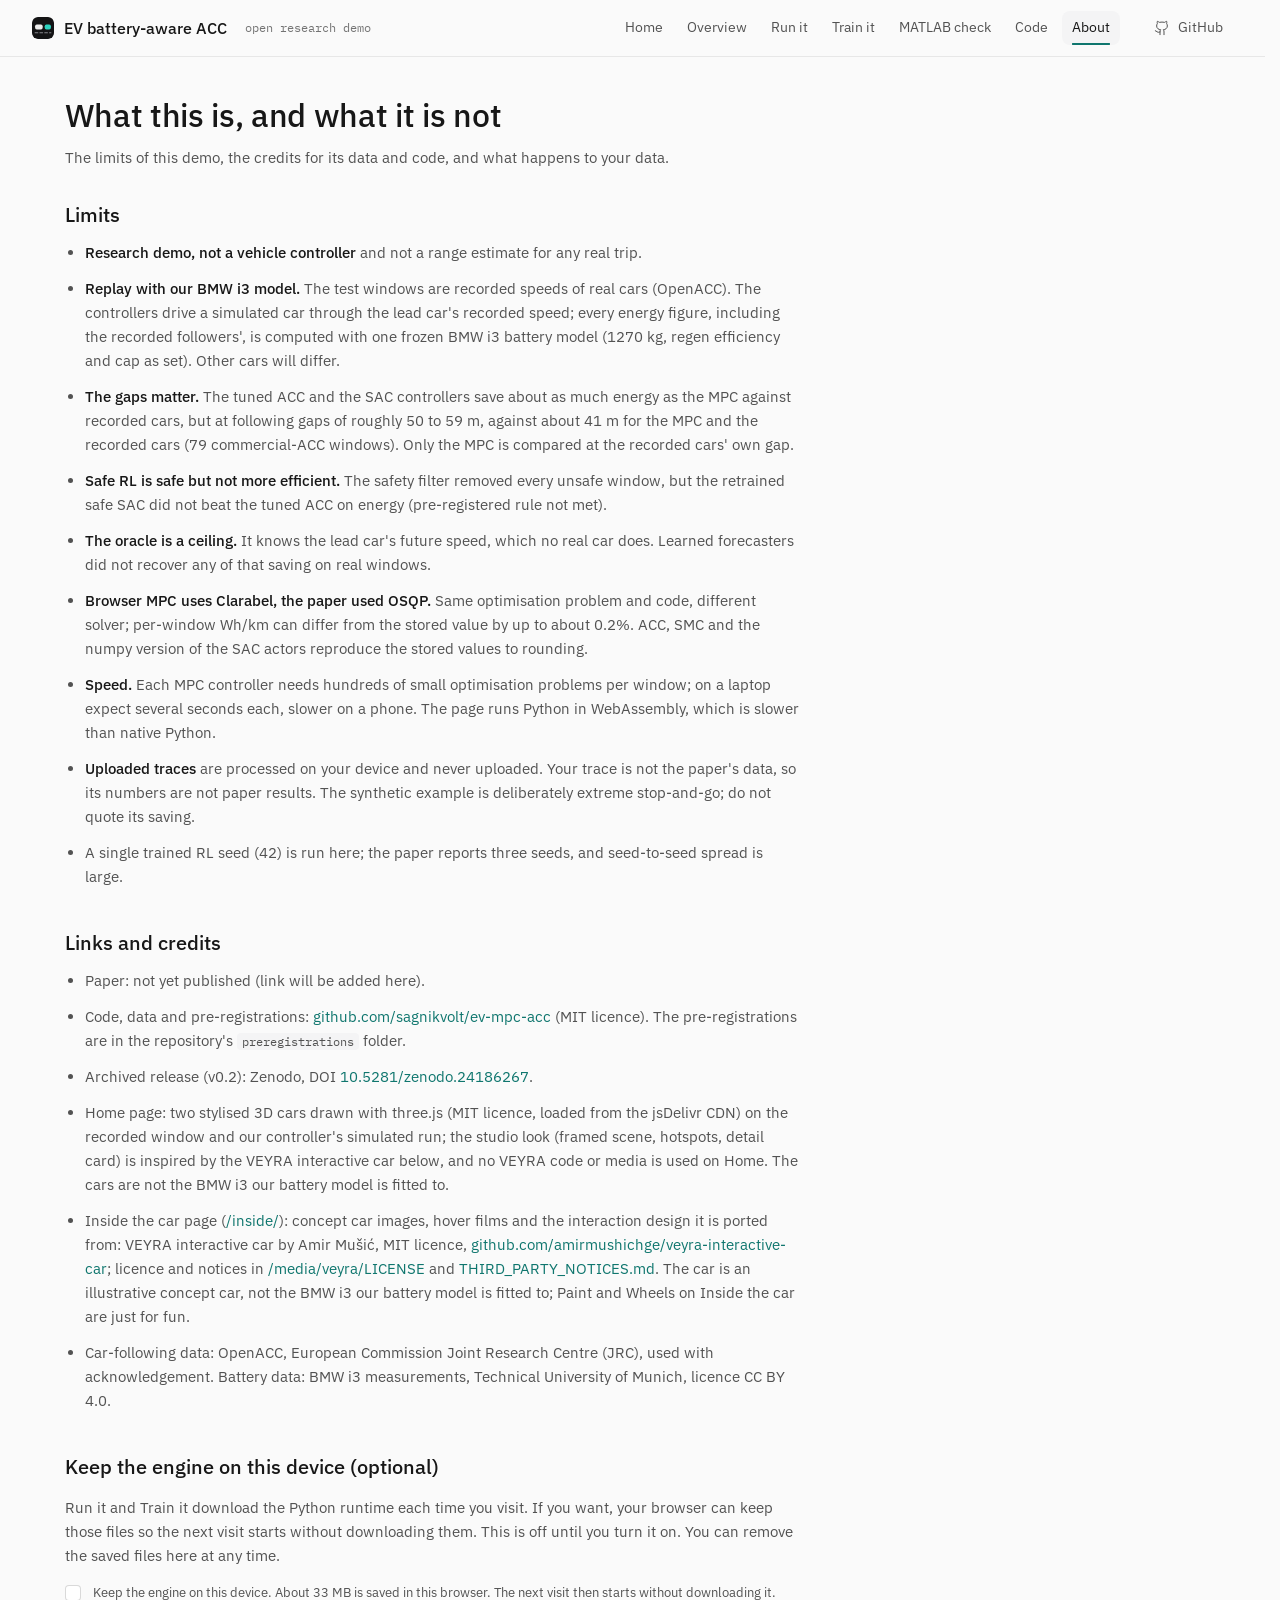
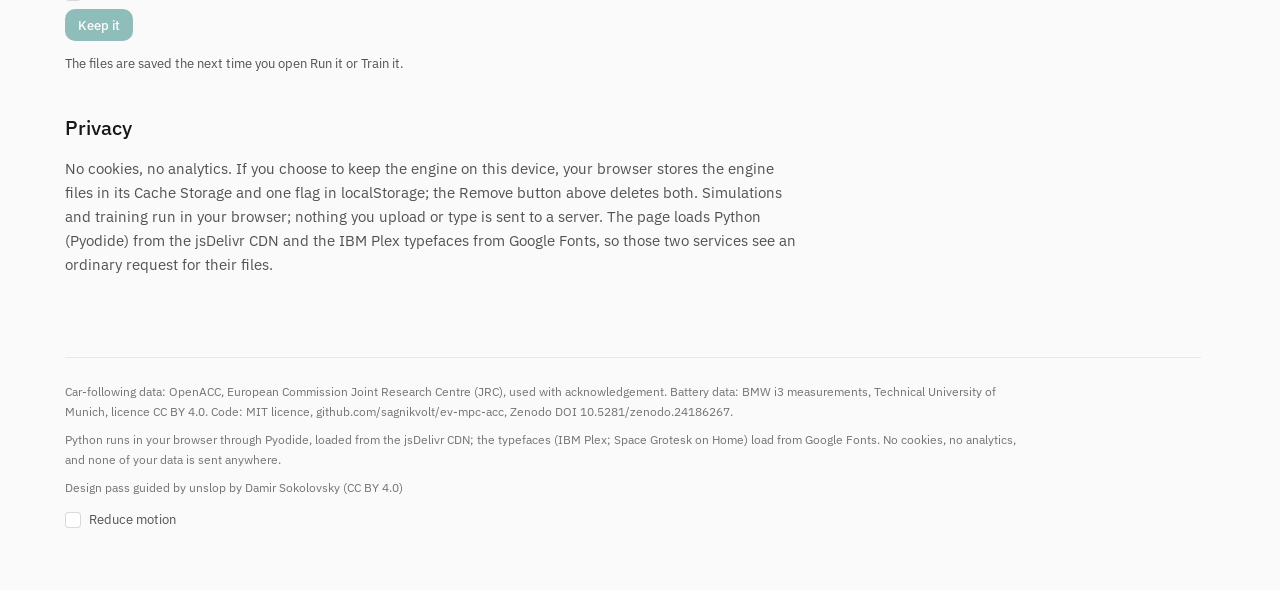
==== about/index.html @ a441d68b "Hotfix: chapter named in a link shows at once (no fade); how-to marker 3 points at the chart instead" ====
<!DOCTYPE html>
<html lang="en"><head><meta charset="utf-8"><meta name="viewport" content="width=device-width,initial-scale=1">
<title>About: limits, credits, privacy - EV battery-aware ACC</title>
<meta name="description" content="What this demo is and is not, credits for the data and code, and the privacy statement.">
<meta name="color-scheme" content="dark light">
<link rel="preconnect" href="https://fonts.googleapis.com"><link rel="preconnect" href="https://fonts.gstatic.com" crossorigin>
<link rel="stylesheet" href="https://fonts.googleapis.com/css2?family=IBM+Plex+Mono:wght@400;500&family=IBM+Plex+Sans:wght@400;500;600&display=swap">
<link rel="icon" href="/favicon.svg?v=20261115r" type="image/svg+xml">
<script>(function(){var d=document.documentElement,r=false;try{r=localStorage.getItem("ev-rm")==="1"}catch(e){}if(r||(window.matchMedia&&matchMedia("(prefers-reduced-motion: reduce)").matches))d.classList.add("rm");d.classList.add("mjs")})();</script>
<link rel="stylesheet" href="/styles.css?v=20261115r">

</head><body class="" data-page="about" data-engine="0">
<a class="skip" href="#main">Skip to content</a>
<header class="nav"><div class="wrap">
<a class="brand" href="/"><img src="/favicon.svg?v=20261115r" alt="" width="22" height="22">EV battery-aware ACC<span>open research demo</span></a>
<nav class="links" aria-label="Pages"><a href="/">Home</a><a href="/overview/">Overview</a><a href="/run/">Run it</a><a href="/train/">Train it</a><a href="/matlab/">MATLAB check</a><a href="/code/">Code</a><a href="/about/" aria-current="page">About</a></nav>
<a class="gh" href="https://github.com/sagnikvolt/ev-mpc-acc" rel="noopener"><svg viewBox="0 0 24 24" aria-hidden="true"><path d="M15 22v-4a4.8 4.8 0 0 0-1-3.5c3 0 6-2 6-5.5.08-1.25-.27-2.48-1-3.5.28-1.15.28-2.35 0-3.5 0 0-1 0-3 1.5-2.64-.5-5.36-.5-8 0C6 2 5 2 5 2c-.3 1.15-.3 2.35 0 3.5A5.4 5.4 0 0 0 4 9c0 3.5 3 5.5 6 5.5-.39.49-.68 1.05-.85 1.65-.17.6-.22 1.23-.15 1.85v4"/><path d="M9 18c-4.51 2-5-2-7-2"/></svg>GitHub</a>
</div></header>
<noscript><p class="err wrap">This page needs JavaScript (it runs Python in WebAssembly)</p></noscript>
<main class="wrap page" id="main">
<h1 class="pt">What this is, and what it is not</h1>
<p class="intro">The limits of this demo, the credits for its data and code, and what happens to your data.</p>
<section aria-labelledby="h-lim"><h2 class="sub" id="h-lim">Limits</h2>
<div class="prose lim" style="font-size:15px;line-height:24px">
<ul>
<li><strong>Research demo, not a vehicle controller</strong> and not a range estimate for any real trip.</li>
<li><strong>Replay with our BMW i3 model.</strong> The test windows are recorded speeds of real cars (OpenACC). The controllers drive a simulated car through the lead car's recorded speed; every energy figure, including the recorded followers', is computed with one frozen BMW i3 battery model (1270 kg, regen efficiency and cap as set). Other cars will differ.</li>
<li><strong>The gaps matter.</strong> The tuned ACC and the SAC controllers save about as much energy as the MPC against recorded cars, but at following gaps of roughly 50 to 59 m, against about 41 m for the MPC and the recorded cars (79 commercial-ACC windows). Only the MPC is compared at the recorded cars' own gap.</li>
<li><strong>Safe RL is safe but not more efficient.</strong> The safety filter removed every unsafe window, but the retrained safe SAC did not beat the tuned ACC on energy (pre-registered rule not met).</li>
<li><strong>The oracle is a ceiling.</strong> It knows the lead car's future speed, which no real car does. Learned forecasters did not recover any of that saving on real windows.</li>
<li><strong>Browser MPC uses Clarabel, the paper used OSQP.</strong> Same optimisation problem and code, different solver; per-window Wh/km can differ from the stored value by up to about 0.2%. ACC, SMC and the numpy version of the SAC actors reproduce the stored values to rounding.</li>
<li><strong>Speed.</strong> Each MPC controller needs hundreds of small optimisation problems per window; on a laptop expect several seconds each, slower on a phone. The page runs Python in WebAssembly, which is slower than native Python.</li>
<li><strong>Uploaded traces</strong> are processed on your device and never uploaded. Your trace is not the paper's data, so its numbers are not paper results. The synthetic example is deliberately extreme stop-and-go; do not quote its saving.</li>
<li>A single trained RL seed (42) is run here; the paper reports three seeds, and seed-to-seed spread is large.</li>
</ul></div></section>
<section aria-labelledby="credits"><h2 class="sub" id="credits">Links and credits</h2>
<div class="prose" style="font-size:15px;line-height:24px">
<ul>
<li>Paper: not yet published (link will be added here).</li>
<li>Code, data and pre-registrations: <a class="ext" href="https://github.com/sagnikvolt/ev-mpc-acc">github.com/sagnikvolt/ev-mpc-acc</a> (MIT licence). The pre-registrations are in the repository's <code>preregistrations</code> folder.</li>
<li>Archived release (v0.2): Zenodo, DOI <a href="https://doi.org/10.5281/zenodo.24186267">10.5281/zenodo.24186267</a>.</li>
<li>Home page: two stylised 3D cars drawn with three.js (MIT licence, loaded from the jsDelivr CDN) on the recorded window and our controller's simulated run; the studio look (framed scene, hotspots, detail card) is inspired by the VEYRA interactive car below, and no VEYRA code or media is used on Home. The cars are not the BMW i3 our battery model is fitted to.</li>
<li>Inside the car page (<a href="/inside/">/inside/</a>): concept car images, hover films and the interaction design it is ported from: VEYRA interactive car by Amir Mu&scaron;i&cacute;, MIT licence, <a class="ext" href="https://github.com/amirmushichge/veyra-interactive-car">github.com/amirmushichge/veyra-interactive-car</a>; licence and notices in <a href="/media/veyra/LICENSE">/media/veyra/LICENSE</a> and <a href="/media/veyra/THIRD_PARTY_NOTICES.md">THIRD_PARTY_NOTICES.md</a>. The car is an illustrative concept car, not the BMW i3 our battery model is fitted to; Paint and Wheels on Inside the car are just for fun.</li>
<li>Car-following data: OpenACC, European Commission Joint Research Centre (JRC), used with acknowledgement. Battery data: BMW i3 measurements, Technical University of Munich, licence CC BY 4.0.</li>
</ul></div></section>
<section aria-labelledby="h-keep"><h2 class="sub" id="h-keep">Keep the engine on this device (optional)</h2>
<div class="prose" style="font-size:15px;line-height:24px"><p>Run it and Train it download the Python runtime each time you visit. If you want, your browser can keep those files so the next visit starts without downloading them. This is off until you turn it on. You can remove the saved files here at any time.</p><div id="keep-about"></div></div></section>
<section aria-labelledby="h-priv"><h2 class="sub" id="h-priv">Privacy</h2>
<div class="prose" style="font-size:15px;line-height:24px"><p>No cookies, no analytics. If you choose to keep the engine on this device, your browser stores the engine files in its Cache Storage and one flag in localStorage; the Remove button above deletes both. Simulations and training run in your browser; nothing you upload or type is sent to a server. The page loads Python (Pyodide) from the jsDelivr CDN and the IBM Plex typefaces from Google Fonts, so those two services see an ordinary request for their files.</p></div></section>
<footer><p>Car-following data: OpenACC, European Commission Joint Research Centre (JRC), used with acknowledgement. Battery data: BMW i3 measurements, Technical University of Munich, licence CC BY 4.0. Code: MIT licence, github.com/sagnikvolt/ev-mpc-acc, Zenodo DOI 10.5281/zenodo.24186267.</p><p>Python runs in your browser through Pyodide, loaded from the jsDelivr CDN; the typefaces (IBM Plex; Space Grotesk on Home) load from Google Fonts. No cookies, no analytics, and none of your data is sent anywhere.</p><p>Design pass guided by unslop by Damir Sokolovsky (CC BY 4.0)</p><p class="rm-row"><label class="check"><input type="checkbox" id="rm-toggle"><span>Reduce motion</span></label></p></footer>
</main>


<script src="/common.js?v=20261115r"></script>
<script src="/motion.js?v=20261115r2" defer></script>
</body></html>
---- styles.css ----
/* EV battery-aware ACC demo. Design pass guided by unslop (Damir Sokolovsky, CC BY 4.0).
   Graphite ramp, one teal accent for "our car", IBM Plex Sans + Mono. Dark and light follow the system setting. */
:root{color-scheme:light dark;
--bg:#fafafa;--card:#fff;--raised:#f4f4f5;--text:#171717;--text2:#525252;--text3:#737373;
--line:rgba(23,23,23,.08);--line2:rgba(23,23,23,.16);
--accent:#0f766e;--accent-hover:#115e59;--on-accent:#fff;--accent-soft:rgba(15,118,110,.10);
--ok:#16a34a;--bad:#dc2626;--shadow:0 1px 2px rgba(0,0,0,.05);
--c-recorded:var(--text);--c-mpc_const:var(--accent);--c-acc:var(--text2);--c-smc:var(--text3);--c-sac42:var(--text2);--c-safesac42:var(--text3);--c-mpc_oracle:var(--text2);--lead:var(--text3);
--ease:cubic-bezier(0.22,1,0.36,1);
--sans:'IBM Plex Sans',system-ui,-apple-system,'Segoe UI',Roboto,sans-serif;--mono:'IBM Plex Mono',ui-monospace,SFMono-Regular,Menlo,Consolas,monospace}
@media(prefers-color-scheme:dark){:root{
--bg:#141415;--card:#19191b;--raised:#232325;--text:#ededed;--text2:#a1a1a6;--text3:#85858b;
--line:rgba(237,237,237,.08);--line2:rgba(237,237,237,.16);
--accent:#2dd4bf;--accent-hover:#5eead4;--on-accent:#06201c;--accent-soft:rgba(45,212,191,.12);
--ok:#4cc38a;--bad:#e5484d;--shadow:none}}
*{box-sizing:border-box}
html{scroll-behavior:smooth}
@media(prefers-reduced-motion:reduce){html{scroll-behavior:auto}*,*::before,*::after{animation:none!important;transition:none!important}}
body{margin:0;font:400 15px/1.55 var(--sans);background:var(--bg);color:var(--text);-webkit-font-smoothing:antialiased;text-rendering:optimizeLegibility}
.wrap{max-width:1200px;margin:0 auto;padding:0 32px}
b,strong{font-weight:500}
a{color:var(--accent);text-decoration:none;transition:color 150ms var(--ease)}a:hover{color:var(--accent-hover);text-decoration:underline;text-underline-offset:3px}
code{font:400 12px var(--mono);background:var(--raised);padding:1px 5px;border-radius:4px}
:focus-visible{outline:2px solid var(--accent);outline-offset:2px;border-radius:4px}
.mut{color:var(--text2)}.lim{font-size:13px;line-height:20px}.err{color:var(--bad)}.ok{color:var(--ok)}
.meta{font:400 12px/16px var(--mono);color:var(--text3)}
.mono{font-family:var(--mono);font-variant-numeric:tabular-nums}
/* nav */
.nav{position:sticky;top:0;z-index:10;background:var(--bg);border-bottom:1px solid var(--line)}
.nav .wrap{display:flex;align-items:center;gap:24px;height:56px}
.brand{font:500 16px/1 var(--sans);color:var(--text);white-space:nowrap}.brand:hover{color:var(--text);text-decoration:none}
.brand span{font-family:var(--mono);font-weight:400;font-size:12px;color:var(--text3);margin-left:8px}
.links{display:flex;gap:4px;margin-left:auto;font-size:14px}
.links a{color:var(--text2);padding:6px 10px;border-radius:8px;transition:color 150ms var(--ease),background-color 150ms var(--ease)}
.links a:hover{color:var(--text);background:var(--raised);text-decoration:none}
.gh{display:inline-flex;align-items:center;gap:8px;color:var(--text2);font-size:14px;padding:6px 10px;border-radius:8px;transition:color 150ms var(--ease),background-color 150ms var(--ease)}
.gh:hover{color:var(--text);background:var(--raised);text-decoration:none}
.gh svg,.ext svg{width:16px;height:16px;stroke:currentColor;fill:none;stroke-width:1.5;stroke-linecap:round;stroke-linejoin:round;flex:none}
/* load status: one muted line and a thin bar, no box */
#loadbox{display:flex;align-items:center;gap:16px;min-height:32px;font:400 12px/16px var(--mono);color:var(--text3);padding-top:8px}
#lmsg{flex:1 1 auto;min-width:0}
.bar{flex:0 0 120px;height:2px;background:var(--line2);border-radius:1px;overflow:hidden}
.bar>div{height:100%;width:100%;background:var(--accent);transform:scaleX(0);transform-origin:left center;transition:transform 300ms var(--ease)}
/* hero */
.hero{display:grid;grid-template-columns:minmax(0,640px) minmax(0,1fr);gap:48px;align-items:center;padding:24px 0 32px}
.hero-copy{animation:rise 480ms var(--ease) both}
@keyframes rise{from{opacity:0;transform:translateY(8px)}to{opacity:1;transform:none}}
h1{font:500 clamp(2rem,2vw + 1rem,2.75rem)/1.05 var(--sans);letter-spacing:-.02em;margin:0 0 20px}
.lead{font-size:17px;line-height:26px;color:var(--text2);margin:0 0 28px;max-width:36rem}
.actions{display:flex;flex-wrap:wrap;gap:12px}
.btn,button{display:inline-flex;align-items:center;justify-content:center;gap:8px;height:40px;padding:0 20px;border:1px solid transparent;border-radius:10px;background:var(--accent);color:var(--on-accent);font:500 14px/1 var(--sans);cursor:pointer;text-decoration:none;transition:background-color 150ms var(--ease),color 150ms var(--ease),border-color 150ms var(--ease),transform 150ms var(--ease)}
.btn:hover,button:hover:not(:disabled){background:var(--accent-hover);color:var(--on-accent);text-decoration:none}
.btn:active,button:active:not(:disabled){transform:scale(.98)}
.btn.lg{height:44px}
.btn.alt,button.alt{background:var(--raised);color:var(--text);border-color:var(--line2)}
.btn.alt:hover,button.alt:hover:not(:disabled){background:var(--card);color:var(--text)}
button:disabled{opacity:.45;cursor:default}
/* cards */
.card{background:var(--card);border:1px solid var(--line);border-radius:16px;padding:24px;box-shadow:var(--shadow)}
.hero-card{padding:16px 20px 20px;animation:rise 480ms var(--ease) 60ms both}
.hc-head{display:flex;justify-content:space-between;align-items:flex-start;gap:16px;flex-wrap:wrap;margin-bottom:8px}
.hc-title{font:500 15px/20px var(--sans)}.hc-sub{font-size:13px;line-height:20px;color:var(--text2)}
.legend{display:flex;flex-wrap:wrap;gap:4px 16px;font-size:12px;line-height:16px;color:var(--text2);margin:0 0 8px}
.lg{display:inline-flex;align-items:center;gap:8px}
svg.sw,.chart svg.sw,.legend svg.sw,td svg.sw{display:inline-block;vertical-align:middle;width:24px;height:8px;max-width:24px;flex:none;overflow:visible}
.chart{position:relative}.chart>svg{display:block;width:100%;height:auto;overflow:visible}
.chart text{font:400 11px var(--mono);fill:var(--text3)}
.grid-h{stroke:var(--line);stroke-width:1}
.ln{fill:none;stroke-linejoin:round;stroke-linecap:round}
.ln-lead{stroke:var(--text3);stroke-width:1.25}.ln-rec{stroke:var(--text);stroke-width:1.5}.ln-mpc{stroke:var(--accent);stroke-width:2.25}
.scrub{font:400 12px/16px var(--mono);color:var(--text3);min-height:16px;margin-top:8px;font-variant-numeric:tabular-nums}
.readouts{display:grid;grid-template-columns:repeat(3,auto);justify-content:space-between;gap:12px;margin-top:12px;padding-top:12px;border-top:1px solid var(--line)}
.ro-l{font-size:13px;line-height:20px;color:var(--text2)}
.ro-v{font:500 20px/28px var(--mono);font-variant-numeric:tabular-nums;letter-spacing:0}
.ro-v small{white-space:nowrap;font-size:12px;font-weight:400;color:var(--text3);margin-left:4px}
.ro-v.acc{color:var(--accent)}
.cap{font-size:12px;line-height:18px;color:var(--text3);margin:10px 0 0;max-width:60rem}
/* stats */
.stats{display:grid;grid-template-columns:repeat(4,minmax(0,1fr));gap:16px;margin:0 0 0}
.stat{padding:16px 20px;border-radius:12px}
.stat .l{font-size:13px;line-height:20px;color:var(--text2);text-wrap:balance}
.stat .v{font:500 32px/40px var(--mono);font-variant-numeric:tabular-nums;margin:4px 0}
.stat .v.acc{color:var(--accent)}
.stat.sm{padding:16px 20px}.stat.sm .v{font-size:20px;line-height:28px}
.stat .c{font-size:12px;line-height:18px;color:var(--text3);text-wrap:balance}
/* sections */
.sec{padding-top:72px;scroll-margin-top:56px}
h2{font:500 clamp(1.5rem,1.2vw + 1.1rem,2rem)/1.15 var(--sans);letter-spacing:-.01em;margin:0 0 12px}
h3{font:500 15px/20px var(--sans);margin:32px 0 8px}
.intro{max-width:46rem;color:var(--text2);margin:0 0 32px}
.main{display:grid;grid-template-columns:minmax(0,1fr) 420px;gap:16px;align-items:start}
.main .card{padding:16px 20px 20px}.main>.card:first-child{display:flex;flex-direction:column}.swarm-wrap{flex:none;display:flex;align-items:center}.swarm-wrap svg{width:100%}
.key th,.key td{padding:8px 8px}.key td:first-child,.key th:first-child{padding-left:0}.key td:last-child,.key th:last-child{padding-right:0}.key td:first-child{min-width:104px}.key h3{margin:0 0 4px}.key .tw{margin-top:8px}
.col{display:flex;flex-direction:column;gap:16px;min-width:0}.note{margin:0;padding:14px 20px;border:1px solid var(--line);border-radius:12px;background:var(--card);font-size:14px;line-height:22px;color:var(--text2)}
.note strong{color:var(--text)}
.swarm-t{font:500 15px/20px var(--sans)}
.swarm text{font:400 11px var(--mono);fill:var(--text3)}.swarm text.acc{fill:var(--accent)}.swarm text.tx{fill:var(--text2)}
.dot{fill:var(--text2);fill-opacity:.7;stroke:var(--card);stroke-width:1;transition:fill-opacity 120ms var(--ease)}
.dot:hover{fill-opacity:1}
.dot.hero{fill:var(--accent);fill-opacity:1;stroke:var(--card);stroke-width:1.5}
.zero{stroke:var(--text2);stroke-width:1}.med{stroke:var(--accent);stroke-width:2}
/* details groups */
.groups-h{font:500 13px/20px var(--sans);color:var(--text2);margin:32px 0 4px;letter-spacing:0}
.groups{border-top:1px solid var(--line)}
details.grp{border-bottom:1px solid var(--line)}
details.grp>summary{list-style:none;cursor:pointer;display:flex;align-items:center;justify-content:space-between;gap:16px;min-height:44px;padding:0 4px;font:400 15px/20px var(--sans);transition:background-color 150ms var(--ease)}
details.grp>summary::-webkit-details-marker{display:none}
details.grp>summary:hover{background:var(--raised)}
details.grp>summary::after{content:"";width:6px;height:6px;border-right:1.5px solid var(--text3);border-bottom:1.5px solid var(--text3);transform:rotate(45deg) translate(-2px,-2px);transition:transform 150ms var(--ease);flex:none;opacity:.7}
details.grp[open]>summary::after{transform:rotate(-135deg) translate(-2px,-2px)}
details.grp[open]>summary{font-weight:500}
details.grp .inner{padding:4px 4px 20px}
.inner h3:first-child{margin-top:8px}.inner p.lim{margin:8px 0}
/* tables */
.tw{overflow-x:auto}
table{border-collapse:collapse;width:100%;font-size:13px;line-height:20px;margin:8px 0;font-variant-numeric:tabular-nums}
.tw table{min-width:560px}.key .tw table{min-width:0}
th,td{padding:8px 12px;text-align:right;vertical-align:top;border-bottom:1px solid var(--line)}
th:first-child,td:first-child{text-align:left}
th{font-weight:500;font-size:12px;line-height:16px;color:var(--text3)}
tr:last-child td{border-bottom:0}
tr.hl td{background:var(--raised)}
td.acc,td.acc strong{color:var(--accent)}
.src{font-size:12px;line-height:16px;color:var(--text3);margin:8px 0 16px}.src code{font-size:11px}
.figs{display:grid;grid-template-columns:repeat(auto-fit,minmax(300px,1fr));gap:16px}.figs figure{margin:0}
.figs img{width:100%;border:1px solid var(--line);border-radius:8px;background:#fff}.figs figcaption{font-size:12px;line-height:16px;color:var(--text3);margin-top:8px}
/* controls */
.panel{background:var(--card);border:1px solid var(--line);border-radius:16px;padding:24px;box-shadow:var(--shadow);margin-top:24px}
.row{display:flex;flex-wrap:wrap;gap:16px 24px;align-items:flex-end;margin-bottom:16px}
.field{display:flex;flex-direction:column;gap:8px;font-size:13px;line-height:16px;color:var(--text2);margin:0 0 16px}.row .field{margin:0}
.field>span.fl{font-weight:500;color:var(--text2)}
.seg{display:inline-flex;align-self:flex-start;padding:4px;gap:4px;background:var(--raised);border:1px solid var(--line);border-radius:10px}
.seg label{position:relative;margin:0}.seg input{position:absolute;opacity:0;inset:0;cursor:pointer;margin:0}
.seg span{display:block;padding:7px 16px;border-radius:6px;font-size:14px;line-height:20px;color:var(--text2);cursor:pointer;transition:color 150ms var(--ease),background-color 150ms var(--ease)}
.seg input:checked+span{background:var(--card);color:var(--text);box-shadow:0 0 0 1px var(--line2)}
.seg input:focus-visible+span{outline:2px solid var(--accent);outline-offset:1px}
select{appearance:none;-webkit-appearance:none;height:40px;max-width:100%;padding:0 36px 0 12px;border:1px solid var(--line2);border-radius:8px;background:var(--raised) url("data:image/svg+xml,%3Csvg xmlns='http://www.w3.org/2000/svg' width='12' height='12' fill='none' stroke='%2385858b' stroke-width='1.5' stroke-linecap='round' stroke-linejoin='round'%3E%3Cpath d='M2.5 4.5 6 8l3.5-3.5'/%3E%3C/svg%3E") no-repeat right 12px center;color:var(--text);font:400 14px var(--sans);cursor:pointer;transition:border-color 150ms var(--ease),background-color 150ms var(--ease)}
select:hover{border-color:var(--text3)}
select option{background:var(--card);color:var(--text)}
textarea{width:100%;height:96px;padding:12px;font:400 12px/16px var(--mono);background:var(--raised);color:var(--text);border:1px solid var(--line2);border-radius:8px;resize:vertical}
input[type=file]{font:400 13px var(--sans);color:var(--text2)}
input[type=file]::file-selector-button{height:32px;padding:0 12px;margin-right:12px;border:1px solid var(--line2);border-radius:8px;background:var(--raised);color:var(--text);font:500 13px var(--sans);cursor:pointer;transition:background-color 150ms var(--ease)}
input[type=file]::file-selector-button:hover{background:var(--card)}
fieldset{border:0;padding:0;margin:0 0 16px;min-width:0}
legend{font-size:13px;line-height:16px;font-weight:500;color:var(--text2);padding:0;margin-bottom:8px}
.arms{display:flex;flex-wrap:wrap;gap:8px}
.arm{display:inline-flex;align-items:center;gap:8px;padding:8px 12px;border:1px solid var(--line);border-radius:8px;background:var(--card);font-size:13px;line-height:16px;color:var(--text2);cursor:pointer;transition:border-color 150ms var(--ease),background-color 150ms var(--ease),color 150ms var(--ease)}
.arm:hover{background:var(--raised)}.arm:has(input:checked){border-color:var(--line2);background:var(--raised);color:var(--text)}
input[type=checkbox]{appearance:none;-webkit-appearance:none;display:inline-grid;place-content:center;width:16px;height:16px;margin:0;flex:none;border:1px solid var(--line2);border-radius:4px;background:var(--card);cursor:pointer;transition:background-color 120ms var(--ease),border-color 120ms var(--ease)}
input[type=checkbox]:checked{background:var(--accent);border-color:var(--accent)}
input[type=checkbox]:checked::after{content:"";width:8px;height:4px;border-left:1.5px solid var(--on-accent);border-bottom:1.5px solid var(--on-accent);transform:rotate(-45deg) translate(1px,-1px)}
.check{display:flex;align-items:flex-start;gap:12px;font-size:13px;line-height:20px;color:var(--text2);margin:0 0 16px;cursor:pointer}.check input{margin-top:2px}
input[type=range]{-webkit-appearance:none;appearance:none;width:min(100%,280px);height:24px;margin:0;background:transparent;cursor:pointer}
input[type=range]::-webkit-slider-runnable-track{height:4px;border-radius:2px;background:var(--line2)}
input[type=range]::-moz-range-track{height:4px;border-radius:2px;background:var(--line2)}
input[type=range]::-webkit-slider-thumb{-webkit-appearance:none;width:16px;height:16px;margin-top:-6px;border-radius:50%;background:var(--accent);border:2px solid var(--card);box-shadow:0 0 0 1px var(--line2)}
input[type=range]::-moz-range-thumb{width:12px;height:12px;border-radius:50%;background:var(--accent);border:2px solid var(--card);box-shadow:0 0 0 1px var(--line2)}
.rng{display:flex;align-items:center;gap:16px}.rng input[type=range]{flex:0 1 280px}.rng .val{font:400 13px var(--mono);color:var(--text);min-width:6ch;font-variant-numeric:tabular-nums}
.sliders{display:grid;grid-template-columns:repeat(auto-fit,minmax(280px,1fr));gap:0 32px}
.runrow{display:flex;flex-wrap:wrap;align-items:center;gap:16px;margin-top:8px}
#status,#tstatus{font-size:13px;line-height:20px;color:var(--text2)}
.ro{font-family:var(--mono);font-variant-numeric:tabular-nums;color:var(--text);background:var(--raised);border:1px solid var(--line);border-radius:6px;padding:2px 8px;font-size:13px}
.out h3{margin-top:32px}#tbl td:first-child{min-width:220px}#tbl td:not(:first-child){white-space:nowrap}
.chartbox{margin:8px 0 0}
.imp{display:grid;grid-template-columns:minmax(120px,170px) minmax(0,1fr);gap:8px 16px;align-items:center;margin:8px 0;font-size:13px;line-height:16px}
.imp .b{height:8px;border-radius:2px;min-width:1px;transform-origin:left}.imp .b1{background:var(--text3)}.imp .b1.top{background:var(--accent)}.imp .b2{background:var(--line2);height:4px;margin-top:4px}
.imp span.v{display:inline-block;margin:0 0 0 8px;font:400 12px var(--mono);color:var(--text3)}
.imp .bw{display:flex;align-items:center}
/* prose sections */
.prose{max-width:46rem;color:var(--text2)}.prose ul{padding-left:20px;margin:0}.prose li{margin:0 0 12px}.prose strong{color:var(--text)}
footer{margin-top:80px;padding:24px 0 48px;border-top:1px solid var(--line);font-size:12px;line-height:20px;color:var(--text3)}
footer p{margin:0 0 8px;max-width:60rem}
@media(min-width:1400px){.wrap{max-width:1344px}.hero{grid-template-columns:minmax(0,680px) minmax(0,1fr)}}
/* responsive */
@media(max-width:960px){.hero{grid-template-columns:minmax(0,1fr);gap:32px;padding-top:32px}.main{grid-template-columns:minmax(0,1fr)}.stats{grid-template-columns:repeat(2,minmax(0,1fr))}.key .tw table{min-width:420px}}
@media(max-width:640px){
.wrap{padding:0 24px}.sec{padding-top:64px}
.nav .wrap{flex-wrap:wrap;height:auto;padding-top:12px;padding-bottom:8px;gap:8px 16px}.brand span{display:none}.gh{margin-left:auto;padding:6px 0}
.links{order:3;width:100%;margin:0;overflow-x:auto;white-space:nowrap}.links a{padding:6px 8px}
h1{font-size:2.125rem}.lead{font-size:16px;line-height:24px}
.stats{grid-template-columns:minmax(0,1fr)}.stat .v{font-size:28px;line-height:36px}
.readouts{grid-template-columns:minmax(0,1fr);gap:8px}
.hero-card,.panel,.main .card{padding:16px}
.bar{flex-basis:64px}
.row{align-items:stretch}.imp{grid-template-columns:minmax(0,1fr)}
}

/* road view (replay canvas) */
.rv-hero{margin-top:32px;max-width:640px;animation:rise 480ms var(--ease) 120ms both}
.rv-label{font:400 12px/16px var(--mono);color:var(--text3);margin:0 0 8px}
.rv-cv{position:relative;border:1px solid var(--line);border-radius:12px;background:var(--card);overflow:hidden}
.rv-cv canvas{display:block;width:100%;height:100%}
.rv-ctl{display:flex;align-items:center;gap:12px;margin-top:8px}
.rv-play{width:32px;height:32px;padding:0;border-radius:8px;background:var(--raised);color:var(--text);border-color:var(--line2);flex:none}
.rv-play:hover:not(:disabled){background:var(--card);color:var(--text)}
.rv-play svg{width:16px;height:16px;stroke:currentColor;fill:none;stroke-width:1.5;stroke-linecap:round;stroke-linejoin:round}
.rv .seg{padding:2px;gap:2px;border-radius:8px;align-self:auto;flex:none}
.rv .seg span{padding:4px 10px;border-radius:6px;font:400 12px/16px var(--mono)}
.rv-sl{flex:1 1 auto;width:auto;min-width:0}
.rv-t{font:400 12px/16px var(--mono);color:var(--text3);font-variant-numeric:tabular-nums;white-space:nowrap;text-align:right;min-width:6ch}
.rv-leg{display:flex;flex-wrap:wrap;gap:4px 16px;font-size:12px;line-height:16px;color:var(--text2);margin-top:8px}
.rv-sw{display:inline-block;box-sizing:border-box;width:14px;height:8px;border-radius:2px;margin-right:8px;vertical-align:middle}
.rv-sw.is-lead{background:var(--text3)}.rv-sw.is-rec{border:1.5px solid var(--text)}.rv-sw.is-ours{background:var(--accent)}.rv-sw.is-other{background:var(--text2)}.rv-sw.is-bump{background:var(--text2);border-radius:7px 7px 0 0}.rv-sw.is-pit{background:#000;border:1px solid var(--text3);border-radius:50%}
.gate{margin-top:24px;padding:20px 24px;border:1px solid var(--line);border-radius:16px;background:var(--card);box-shadow:var(--shadow)}
.gate h3{margin:0 0 8px}.gate p{margin:0;font-size:14px;line-height:22px;color:var(--text2);max-width:46rem}

/* workbench (rail + stage) */
[hidden]{display:none!important}
.rail-head{display:flex;justify-content:space-between;align-items:center;gap:12px;margin-bottom:12px}
.rail-t{font:500 15px/20px var(--sans)}
.chip{display:inline-flex;align-items:center;gap:8px;height:24px;padding:0 8px;border:1px solid var(--line2);border-radius:6px;font:400 12px/16px var(--mono);color:var(--text2);white-space:nowrap;font-variant-numeric:tabular-nums}
.chip i{width:6px;height:6px;border-radius:50%;background:var(--text3);flex:none}
.chip[data-s=loading] i,.chip[data-s=running] i{background:var(--accent)}.chip[data-s=done] i{background:var(--ok)}.chip[data-s=error] i{background:var(--bad)}.chip[data-s=error]{color:var(--bad)}
.rg{border:0;border-top:1px solid var(--line);margin:0;padding:12px 0 4px;min-width:0}
.rgl{font:500 11px/16px var(--sans);letter-spacing:.06em;text-transform:uppercase;color:var(--text3);margin:0 0 8px;padding:0}
fieldset.rg>legend{float:left;width:100%;margin:0 0 8px}fieldset.rg>legend+*{clear:both}
.rail .field{margin:0 0 12px}.rail select{width:100%}
.rail .seg{display:flex;align-self:stretch;margin-bottom:12px}.rail .seg label{flex:1}.rail .seg span{text-align:center;padding:6px 8px;font-size:13px}
.rail .lim{margin:0 0 12px}.rail #wininfo{margin-top:-4px}
.rail textarea{height:88px}
.upr{display:flex;flex-direction:column;gap:8px;align-items:flex-start;margin:8px 0 12px}
.two{display:grid;grid-template-columns:1fr 1fr;gap:12px}
button.sm{height:32px;padding:0 12px;font-size:13px}
.rail .arms{flex-direction:column;gap:4px;margin-bottom:8px}.rail .arm{padding:6px 8px;font-size:13px;line-height:18px}.rail .arm .an{min-width:0}
.rail .rng{gap:12px}.rail .rng input[type=range]{flex:1 1 auto;width:auto;min-width:0}.rail .rng .val{min-width:5ch;text-align:right}
.linkbtn,.linkbtn:hover:not(:disabled){display:inline;height:auto;padding:0;border:0;background:none;color:var(--accent);font:inherit;text-decoration:underline;text-underline-offset:3px;border-radius:2px}
.linkbtn:hover:not(:disabled){color:var(--accent-hover)}.linkbtn:disabled{opacity:.45}
.runbtn{width:100%;height:44px;margin:0}
.queue{list-style:none;margin:8px 0;padding:0;font:400 12px/16px var(--mono)}
.queue li{display:grid;grid-template-columns:24px minmax(0,1fr) auto;gap:8px;align-items:center;padding:4px 0;color:var(--text3)}
.queue .qn{overflow:hidden;text-overflow:ellipsis;white-space:nowrap}.queue .qt{font-variant-numeric:tabular-nums}
.queue li[data-s=run]{color:var(--text)}.queue li[data-s=run] .qt{color:var(--accent)}.queue li[data-s=done]{color:var(--text2)}.queue li[data-s=done] .qt{color:var(--text)}.queue li[data-s=err] .qt{color:var(--bad)}
.stage{display:flex;flex-direction:column;gap:16px;min-width:0}
.rvcard{padding:16px}.rvcard .rv-ctl{margin-top:8px}.rvcap{margin-top:8px}
.rv-empty{display:flex;align-items:center;justify-content:center;min-height:140px;padding:24px;border:1px solid var(--line);border-radius:12px;background:var(--card);color:var(--text2);font-size:14px;text-align:center}
.tiles{display:grid;grid-template-columns:repeat(4,minmax(0,1fr));gap:12px}
.tile{background:var(--card);border:1px solid var(--line);border-radius:12px;padding:12px 16px;min-width:0}
.tile .tl{font-size:12px;line-height:16px;color:var(--text2)}.tile .tv{font:500 24px/32px var(--mono);font-variant-numeric:tabular-nums;margin:4px 0}.tile.ours .tv{color:var(--accent)}
.tile .ts{font-size:11px;line-height:14px;color:var(--text3)}
.tabcard{padding:12px 16px 16px;min-height:200px}
.tabbar{display:flex;align-items:center;justify-content:space-between;gap:12px;flex-wrap:wrap}
.tabs{display:flex;gap:4px;padding:4px;background:var(--raised);border:1px solid var(--line);border-radius:10px}
.tabs button{height:32px;padding:0 16px;background:transparent;color:var(--text2);border:0;border-radius:6px;font:400 14px/20px var(--sans)}
.tabs button:hover:not(:disabled){background:transparent;color:var(--text)}
.tabs button[aria-selected=true]{background:var(--card);color:var(--text);box-shadow:0 0 0 1px var(--line2)}
.empty{padding:40px 8px;color:var(--text2);font-size:14px;text-align:center}
[role=tabpanel]{margin-top:12px}
.chartbox{margin:0}
@media(max-width:720px){.tiles{grid-template-columns:repeat(2,minmax(0,1fr))}}

.rail #wininfo{display:none}
.rail select{height:36px}.rail .arm{padding:4px 8px}.rail .arms{gap:3px;margin-bottom:4px}
.rail .field{margin:0 0 8px;gap:6px}.rail .rg{padding:10px 0 2px}.rail .seg{margin-bottom:8px}.rail .rng input[type=range]{height:20px}
@media(max-width:1099px){.rail .arms{display:grid;grid-template-columns:repeat(2,minmax(0,1fr))}.rail .sliders2{display:block}}

/* v3 review fixes */
.queue{margin:4px 0 4px}

/* Train it v3 + Compare with MATLAB */
.queue .qk{font-variant-numeric:tabular-nums;text-align:center;color:inherit}
.rail .lim{margin:0 0 8px}.rail .check{margin:0 0 6px}
.rail .rg:last-of-type{padding-bottom:4px}
#tres td:first-child{min-width:200px}#tres td:not(:first-child){white-space:nowrap}
#truns td{white-space:nowrap}
#tpn-imp .empty{padding:24px 8px}
.mx-tiles{margin:0 0 24px}.tile.verdict .tv{color:var(--accent)}
.mx-tw table{min-width:900px}.mx-tw th{text-align:right}.mx-tw th:first-child{text-align:left}
.mx-tw th.g{text-align:center;border-bottom:1px solid var(--line2);color:var(--text2)}
.mx-tw td.sep,.mx-tw th.sep{border-left:1px solid var(--line)}
.mx-tw td.ok{color:var(--text)}
.mx-sub{font:500 15px/20px var(--sans);margin:32px 0 8px}
.gal{display:grid;grid-template-columns:repeat(auto-fit,minmax(300px,1fr));gap:16px;margin-top:8px}
.gal figure{margin:0;min-width:0}
.gal-b{display:block;width:100%;height:auto;padding:0;border:1px solid var(--line);border-radius:12px;background:var(--card);overflow:hidden;cursor:zoom-in;transition:border-color 150ms var(--ease)}
.gal-b:hover:not(:disabled){background:var(--card);border-color:var(--text3)}
.gal-b img{display:block;width:100%;height:auto}
.gal figcaption{font-size:13px;line-height:20px;color:var(--text2);margin-top:8px}.gal figcaption strong{color:var(--text);display:block}
.gal figcaption .meta{display:block;margin-top:2px}
.lb{width:min(1200px,94vw);max-height:94vh;padding:16px;border:1px solid var(--line2);border-radius:16px;background:var(--card);color:var(--text);overflow:auto}
.lb::backdrop{background:rgba(0,0,0,.72)}
.lb-bar{display:flex;align-items:center;gap:8px;margin-bottom:12px}.lb-n{margin-right:auto}
.lb img{display:block;max-width:100%;max-height:70vh;margin:0 auto;border-radius:8px;background:#fff}
.lb-cap{margin:12px 0 0;font-size:13px;line-height:20px;color:var(--text2);max-width:60rem}
.mx-links{margin:12px 0 0}
#timp .imp{grid-template-columns:minmax(120px,190px) minmax(0,1fr);margin:12px 0}
#timp .br{display:grid;grid-template-columns:minmax(0,1fr) 56px;gap:8px;align-items:center}
#timp .br+.br{margin-top:2px}
#timp .bt{min-width:0}#timp .br .v{margin:0;text-align:right}
@media(max-width:640px){#timp .imp{grid-template-columns:minmax(0,1fr)}}

/* MATLAB inline, UI polish, Code section */
/* sticky rail footer: solid band, nothing shows through below the button */
/* compact empty states */
.empty{padding:20px 8px 16px;font-size:13px;line-height:20px}
.empty p{margin:8px 0 0}
.sk{display:block;width:min(100%,360px);height:auto;margin:0 auto;fill:none;stroke:var(--line2);stroke-width:1;stroke-dasharray:3 3}
.tabcard{min-height:0}
.rv-empty{min-height:96px}
/* 5th tile line */
.tile .tm{margin-top:4px;color:var(--text2);font-family:var(--mono);font-size:11px;line-height:14px}
/* MATLAB tab */
.mlp{display:grid;grid-template-columns:minmax(0,1.15fr) minmax(0,1fr);gap:16px;align-items:start;margin-bottom:12px}
@media(max-width:1100px){.mlp{grid-template-columns:minmax(0,1fr)}}
.mlfig{margin:0;min-width:0}.mlfig .gal-b{aspect-ratio:auto}.mlfig img{width:100%;height:auto;object-fit:contain;background:var(--bg)}
.mlfig figcaption{font-size:12px;line-height:18px;color:var(--text3);margin-top:8px}
.mlh{font:500 13px/20px var(--sans);color:var(--text2);margin:0 0 4px}
.mlside .chartbox{margin:0 0 4px}.mlside .legend{margin-bottom:2px}
.mlt{min-width:0}.mlt td:not(:first-child){white-space:nowrap}
/* gallery: equal thumbnails, one-line titles, caption in the lightbox */
.gal{grid-template-columns:repeat(auto-fit,minmax(280px,1fr));align-items:start}
.gal .gal-b{aspect-ratio:16/10}
.gal .gal-b img{width:100%;height:100%;object-fit:cover;object-position:top left}
.gal figcaption{margin-top:8px}
.gal figcaption strong{font-weight:500;white-space:nowrap;overflow:hidden;text-overflow:ellipsis}
/* Code section */
.cv{display:grid;grid-template-columns:240px minmax(0,1fr);gap:16px;align-items:start}
@media(max-width:899px){.cv{grid-template-columns:minmax(0,1fr)}}
.cv-list{background:var(--card);border:1px solid var(--line);border-radius:16px;padding:8px}
.cv-g+.cv-g{margin-top:8px;padding-top:8px;border-top:1px solid var(--line)}
.cv-gh{font:500 12px/16px var(--sans);color:var(--text3);padding:8px 8px 4px}
.cv-f{display:flex;width:100%;height:auto;justify-content:space-between;align-items:baseline;gap:8px;padding:6px 8px;border:0;border-radius:8px;background:transparent;color:var(--text2);font:400 13px/20px var(--mono);text-align:left}
.cv-f:hover:not(:disabled){background:var(--raised);color:var(--text)}
.cv-f[aria-current=true]{background:var(--raised);color:var(--text);box-shadow:inset 2px 0 0 var(--accent)}
.cv-f .meta{font-size:11px;white-space:nowrap}
.cv-main{background:var(--card);border:1px solid var(--line);border-radius:16px;min-width:0;overflow:hidden}
.cv-bar{display:flex;justify-content:space-between;align-items:center;gap:12px;flex-wrap:wrap;padding:12px 16px;border-bottom:1px solid var(--line)}
.cv-name{display:flex;align-items:baseline;gap:12px;flex-wrap:wrap;min-width:0}.cv-name strong{font:500 14px/20px var(--mono)}
.cv-btns{display:flex;gap:8px}
.cv-desc{margin:0;padding:10px 16px;border-bottom:1px solid var(--line)}
.cv-body{height:min(560px,70vh);overflow:auto;background:var(--bg);scrollbar-width:thin;scrollbar-color:var(--line2) transparent}
.cv-in{display:flex;min-width:max-content}
.cv-gut,.cv-code{margin:0;font:400 12px/20px var(--mono);padding:12px 0;tab-size:4}
.cv-gut{position:sticky;left:0;flex:none;min-width:48px;padding:12px 12px 12px 8px;text-align:right;white-space:pre;color:var(--text3);background:var(--bg);border-right:1px solid var(--line);user-select:none;font-variant-numeric:tabular-nums}
.cv-code{padding:12px 16px;white-space:pre;color:var(--text);background:none;border:0}
.cv-code code{font:inherit;background:none;padding:0}
.tk-c{color:var(--text3)}.tk-k{color:var(--text);font-weight:500}.tk-s{color:var(--accent)}.tk-n{color:var(--text2)}
.cv-empty{padding:24px 16px;color:var(--text2);font-size:13px}
.cv-foot{display:flex;align-items:center;gap:16px;flex-wrap:wrap;margin-top:16px}
.cv-links{display:flex;gap:16px;flex-wrap:wrap;font-size:14px}
.chart .meta.top{margin:0 0 2px!important}
.cv{grid-template-columns:264px minmax(0,1fr)}
@media(max-width:899px){.cv{grid-template-columns:minmax(0,1fr)}}
.cv-f{font-size:12px}.cv-fn{min-width:0;overflow:hidden;text-overflow:ellipsis;white-space:nowrap}

/* ===================== multi-page site ===================== */
.skip{position:absolute;left:8px;top:-48px;z-index:30;padding:8px 12px;border-radius:8px;background:var(--card);border:1px solid var(--line2);color:var(--text)}.skip:focus{top:8px}
.links a[aria-current=page]{color:var(--text);background:var(--raised);box-shadow:inset 0 -2px 0 var(--accent)}
.page{padding-top:40px}
h1.pt{font:500 clamp(1.5rem,1.2vw + 1.1rem,2rem)/1.15 var(--sans);letter-spacing:-.01em;margin:0 0 12px}
h2.sub{font:500 20px/28px var(--sans);letter-spacing:0;margin:40px 0 12px}
.page>.intro,.stage-title .intro{margin-bottom:32px}
.page>section:first-of-type h2.sub{margin-top:8px}
.page .stats{margin:0 0 16px}
/* home */
.home-sec{padding-top:56px}.home-sec h2{margin-bottom:20px}
.hgrid{display:grid;grid-template-columns:repeat(5,minmax(0,1fr));gap:16px}
.hcard{display:flex;flex-direction:column;gap:8px;padding:20px;background:var(--card);border:1px solid var(--line);border-radius:16px;box-shadow:var(--shadow);color:var(--text);transition:border-color 150ms var(--ease),background-color 150ms var(--ease)}
.hcard:hover{border-color:var(--text3);text-decoration:none;color:var(--text)}
.hcard h3{margin:0;font:500 16px/24px var(--sans)}
.hcard p{margin:0;font-size:13px;line-height:20px;color:var(--text2);flex:1 1 auto}
.hcard .hv{font:500 24px/32px var(--mono);font-variant-numeric:tabular-nums;color:var(--accent);margin-top:8px}
.hcard .hc{font-size:12px;line-height:18px;color:var(--text3)}
.how{list-style:none;margin:0;padding:0;display:grid;grid-template-columns:repeat(3,minmax(0,1fr));gap:16px;counter-reset:how}
.how li{counter-increment:how;padding:16px 20px;border:1px solid var(--line);border-radius:12px;background:var(--card);font-size:14px;line-height:22px;color:var(--text2)}
.how li::before{content:counter(how);display:block;font:500 12px/16px var(--mono);color:var(--text3);margin-bottom:6px}
.how strong{color:var(--text)}
@media(max-width:1100px){.hgrid{grid-template-columns:repeat(3,minmax(0,1fr))}}
@media(max-width:900px){.hgrid{grid-template-columns:repeat(2,minmax(0,1fr))}.how{grid-template-columns:minmax(0,1fr)}}
@media(max-width:560px){.hgrid{grid-template-columns:minmax(0,1fr)}}
/* app pages: /run/ and /train/ */
.app-ws{display:block;margin:0}
.rail{background:var(--card);border:1px solid var(--line);border-radius:16px;margin:24px 32px 0;min-width:0}
.rail-head{display:flex;justify-content:space-between;align-items:center;gap:12px;margin:0;padding:12px 16px;border-bottom:1px solid var(--line)}
.rail-body{padding:0 16px 8px}
.rail-foot{padding:12px 16px 16px;border-top:1px solid var(--line);background:var(--card);border-radius:0 0 16px 16px}
.rail .rg:first-child{border-top:0}
.stage{padding:24px 32px 0;gap:16px}
.stage-title .intro{margin:0 0 4px;max-width:60rem;font-size:14px;line-height:22px}
.stage-title h1.pt{margin-bottom:6px}
.stage-note{margin:0;max-width:60rem}
#loadbox{display:block;min-height:0;padding:8px 16px;border-bottom:1px solid var(--line)}
#loadbox .bar{flex:none;width:100%;margin-top:6px}
.qd{margin:0 0 10px}
.qd>summary{list-style:none;cursor:pointer;display:flex;align-items:center;justify-content:space-between;gap:8px;min-height:28px;font:400 12px/16px var(--mono);color:var(--text2);font-variant-numeric:tabular-nums}
.qd>summary::-webkit-details-marker{display:none}
.qd>summary::after{content:"details";font:400 12px var(--mono);color:var(--accent);text-decoration:underline;text-underline-offset:3px}
.qd[open]>summary::after{content:"hide"}
.qd .lim{margin:4px 0 0}.qd .queue{max-height:150px;overflow-y:auto;margin:4px 0 0;scrollbar-width:thin}
.arm .an{min-width:0;overflow:hidden;text-overflow:ellipsis;white-space:nowrap}
.rail .arm{min-width:0}
.rail .seg label span{white-space:nowrap;overflow:hidden;text-overflow:ellipsis}
@media(min-width:1100px){
html:has(body.app:not(.gated)){height:100%}
body.app:not(.gated){height:100dvh;display:flex;flex-direction:column;overflow:hidden}
body.app:not(.gated) .nav{flex:none}
/* nav: same full-width header on every page (no jump between pages) */
body.app:not(.gated) .app-ws{flex:1 1 auto;min-height:0;display:grid;grid-template-columns:340px minmax(0,1fr);overflow:hidden}
body.app:not(.gated) .rail{display:flex;flex-direction:column;min-height:0;margin:0;border:0;border-right:1px solid var(--line);border-radius:0}
body.app:not(.gated) .rail-body{flex:1 1 auto;min-height:0;overflow-y:auto;scrollbar-width:thin;scrollbar-color:var(--line2) transparent}
body.app:not(.gated) .rail-head,body.app:not(.gated) #loadbox,body.app:not(.gated) .rail-foot{flex:none}
body.app:not(.gated) .rail-foot{border-radius:0}
body.app:not(.gated) .stage{min-height:0;overflow-y:auto;scrollbar-width:thin;scrollbar-color:var(--line2) transparent;padding:20px 28px 0}
body.app:not(.gated) .stage footer{margin-top:40px}
body.app:not(.gated) .stage-title .intro{margin-bottom:0}
}
@media(max-width:1099px){.stage{padding:24px 32px 0}.rail{margin:24px 32px 0}.app-ws{display:flex;flex-direction:column}}
@media(max-width:640px){.stage{padding:20px 24px 0}.rail{margin:20px 24px 0}}
body.gated .app-ws{display:block}
.stage>*{flex:none}
.hcard p{flex:none;min-height:60px}.hcard .hc{min-height:54px}
.qd .queue{max-height:160px}

/* home hero band: full-bleed 3D background (hero3d.js) behind glass panels */
:root{--glass:rgba(255,255,255,.74);--glass-solid:rgba(255,255,255,.95);--glass-line:rgba(23,23,23,.14);--glass-in:rgba(23,23,23,.04);--glass-shadow:0 8px 28px rgba(23,23,23,.12)}
@media(prefers-color-scheme:dark){:root{--glass:rgba(22,22,24,.72);--glass-solid:rgba(22,22,24,.95);--glass-line:rgba(237,237,237,.16);--glass-in:rgba(0,0,0,.28);--glass-shadow:0 10px 36px rgba(0,0,0,.45)}}
.links{-webkit-mask-image:none}
.hero-band{--text3:#737373;position:relative;isolation:isolate;overflow:hidden;min-height:max(640px,calc(100vh - 56px));min-height:max(640px,calc(100dvh - 56px));display:flex;align-items:flex-start;border-bottom:1px solid var(--line)}
.hero-bg{position:absolute;inset:0;z-index:0;pointer-events:none;
 background:radial-gradient(ellipse 70% 60% at 72% 30%,var(--raised),transparent 70%),repeating-linear-gradient(0deg,transparent 0 47px,var(--line) 47px 48px),repeating-linear-gradient(90deg,transparent 0 47px,var(--line) 47px 48px),var(--bg)}
.hero-bg canvas.hero-3d{position:absolute;inset:0;width:100%;height:100%;display:block;pointer-events:none}
.hero-band::after{content:"";position:absolute;left:0;right:0;bottom:0;height:48px;z-index:0;pointer-events:none;background:linear-gradient(to bottom,transparent,var(--bg))}
.hero-grid{position:relative;z-index:1;width:100%;display:grid;grid-template-columns:minmax(0,540px) minmax(0,1fr);gap:48px;align-items:start;padding-top:20px;padding-bottom:28px}
@media(min-height:860px) and (min-width:960px){.hero-grid{padding-top:48px}}
.hero-left{display:flex;flex-direction:column;gap:16px;min-width:0}
.glass,.hero-band .hero-card{background:var(--glass);-webkit-backdrop-filter:blur(14px) saturate(1.1);backdrop-filter:blur(14px) saturate(1.1);border:1px solid var(--glass-line);border-radius:16px;box-shadow:var(--glass-shadow)}
@supports not ((backdrop-filter:blur(1px)) or (-webkit-backdrop-filter:blur(1px))){.glass,.hero-band .hero-card,.hero-band .hero-side .cap{background:var(--glass-solid)}}
.hero-band .hero-copy{padding:22px 28px 24px}
.hero-band h1{font-size:clamp(1.75rem,.9vw + 1.2rem,2.15rem);margin-bottom:12px}
.hero-band .lead{color:var(--text);opacity:.82;font-size:15px;line-height:23px;margin-bottom:18px;max-width:none}
.hero-band .rv-hero{margin:0;max-width:none;padding:12px 16px 10px;animation:rise 480ms var(--ease) 120ms both}
.hero-band .rv-label{color:var(--text2)}
.hero-band .rv-cv{background:var(--glass-in);border-color:var(--glass-line)}
.hero-band .rv-t,.hero-band .rv-bgnote{color:var(--text2)}
.rv-bgnote{margin:8px 0 0}
.hero-band #hero-chart{min-height:170px!important}
.hero-band .hero-side{margin-top:8px;justify-self:end;width:100%;max-width:540px;min-width:0}
.hero-band .hero-side .cap{background:var(--glass);-webkit-backdrop-filter:blur(14px);backdrop-filter:blur(14px);border:1px solid var(--glass-line);border-radius:12px;padding:8px 12px;color:var(--text2);margin-top:12px}
.hero-band .hero-card .hc-sub,.hero-band .hero-card .scrub{color:var(--text2)}
.home-rest{padding-top:0}
@media(prefers-color-scheme:dark){.hero-band{--text3:#9e9ea4}}
@media(prefers-color-scheme:light){.hero-band{--text3:#575757}}
@media(max-width:1100px){.hero-grid{grid-template-columns:minmax(0,520px) minmax(0,1fr);gap:28px}}
@media(max-width:959px){.hero-grid{grid-template-columns:minmax(0,1fr)}.hero-band .hero-side{margin-top:0;justify-self:stretch;max-width:none}}
@media(max-width:759px){.hero-band{min-height:0;display:block}.hero-bg canvas.hero-3d{display:none}.hero-grid{padding-top:20px;padding-bottom:32px;gap:20px}.hero-band .hero-copy{padding:20px}.hero-band .rv-hero{padding:12px}}
@media(max-width:640px){.links{-webkit-mask-image:linear-gradient(to right,#000 calc(100% - 32px),transparent);mask-image:linear-gradient(to right,#000 calc(100% - 32px),transparent);padding-right:12px}}

/* ===================== overview ===================== */
.ov .intro{max-width:50rem}
.ov-shell{display:grid;grid-template-columns:232px minmax(0,1fr);gap:32px;align-items:start}
.ov-rail{position:sticky;top:76px;display:flex;flex-direction:column;gap:12px}
.ov-top{display:flex;align-items:center;gap:8px}
.ov-prog{flex:1 1 auto;min-width:0;display:flex;flex-direction:column;align-items:center;font:500 12px/16px var(--mono);color:var(--text)}
.ov-pt{font-weight:400;color:var(--text3);white-space:nowrap;overflow:hidden;text-overflow:ellipsis;max-width:100%}
.ov-rail ol{list-style:none;margin:0;padding:0;display:flex;flex-direction:column;gap:2px}
.ov-rail ol a{display:flex;align-items:center;gap:10px;padding:6px 8px;border-radius:8px;color:var(--text2);font-size:13px;line-height:18px;transition:color 150ms var(--ease),background-color 150ms var(--ease)}
.ov-rail ol a:hover{color:var(--text);background:var(--raised);text-decoration:none}
.ov-rail .n{width:22px;height:22px;border-radius:11px;border:1px solid var(--line2);display:grid;place-items:center;font:500 11px/1 var(--mono);flex:none;color:var(--text2)}
.ov-rail a.done .n{border-color:var(--text3)}
.ov-rail a[aria-current=step]{color:var(--text);background:var(--raised)}
.ov-rail a[aria-current=step] .n{background:var(--accent);border-color:var(--accent);color:var(--on-accent)}
.ov-cards{display:flex;flex-direction:column;gap:24px;min-width:0}
.ov-card{padding:28px 32px;scroll-margin-top:72px}
.ov-k{font:400 12px/16px var(--mono);color:var(--text3);margin-bottom:8px}
.ov-card h2{font:500 22px/30px var(--sans);letter-spacing:-.005em;margin:0 0 12px;max-width:44rem;outline:none}
.ov-text{max-width:44rem}.ov-text p{margin:0 0 12px;color:var(--text2);font-size:15px;line-height:24px}.ov-text p:last-child{margin-bottom:0}
.ov-text b{color:var(--text)}
.ov-ul{margin:0;padding-left:20px;color:var(--text2);font-size:15px;line-height:24px}.ov-ul li{margin:0 0 8px}.ov-ul b{color:var(--text)}
.ov-vis{margin-top:20px}
.ov-fig{margin:0;max-width:44rem}
.ov-chart{min-height:40px}
.ov-fig figcaption,.ov-cap{font:400 12px/18px var(--mono);color:var(--text3);margin-top:8px}
.ov-chart text{font:400 11px var(--mono);fill:var(--text3)}
.ov-chart text.ob-l{fill:var(--text2);font:400 12px var(--sans)}.ov-chart text.ob-l.acc{fill:var(--accent)}
.ov-chart text.ob-v{fill:var(--text);font:500 12px var(--mono);font-variant-numeric:tabular-nums}
.ob{fill:var(--text2);fill-opacity:.8}.ob2{fill:var(--text3);fill-opacity:.4}.ob.ob-acc{fill:var(--accent);fill-opacity:1}
.wh{fill:none;stroke:var(--text);stroke-width:1.5;stroke-opacity:.75}
.ob-row:focus-visible{outline:2px solid var(--accent);outline-offset:2px}
.ob-row:hover .ob,.ob-row:focus .ob{fill-opacity:1}
.ov-car{display:block;width:100%;max-width:360px;height:auto;color:var(--text2);margin:0 0 12px}.ov-car .ov-me{stroke:var(--accent)}.ov-car .ov-svgt text{font:400 11px var(--mono);fill:var(--text3)}
/* details toggle */
.ov-det{margin-top:20px;border-top:1px solid var(--line)}
.ov-det>summary{list-style:none;cursor:pointer;display:inline-flex;align-items:center;gap:8px;min-height:44px;padding:0 4px;font:500 13px/20px var(--sans);color:var(--accent)}
.ov-det>summary::-webkit-details-marker{display:none}
.ov-det>summary::after{content:"";width:6px;height:6px;border-right:1.5px solid currentColor;border-bottom:1.5px solid currentColor;transform:rotate(45deg) translate(-2px,-2px);transition:transform 150ms var(--ease)}
.ov-det[open]>summary::after{transform:rotate(-135deg) translate(-2px,-2px)}
.ov-det .o-o{display:none}.ov-det[open] .o-o{display:inline}.ov-det[open] .o-c{display:none}
.ov-in{padding:4px 4px 8px;max-width:60rem;overflow-x:auto}
.ov-in .src{max-width:50rem}
.ov-t,.ov-in table{border-collapse:collapse;margin:8px 0 16px;font-size:13px;line-height:20px}
.ov-t th,.ov-t td{text-align:left;padding:6px 16px 6px 0;border-bottom:1px solid var(--line);vertical-align:top}
.ov-t th{font-weight:500;color:var(--text2)}
.ov-h4{font:500 14px/20px var(--sans);margin:16px 0 4px}
.ov-links{display:flex;flex-wrap:wrap;gap:12px;margin:16px 0 0!important}
.ov-text .ov-links a{font-weight:500}
.ov-vis .ov-links{margin-top:20px!important}
.ov-end{margin:8px 0 0;color:var(--text2);font-size:14px}
.ov-gal{margin-top:16px;grid-template-columns:minmax(0,320px)}
/* controllers */
.ctl-grid{display:grid;grid-template-columns:repeat(3,minmax(0,1fr));gap:12px}
.ctl{border:1px solid var(--line);border-radius:12px;padding:14px 16px;background:var(--card);min-width:0}
.ctl.ours{border-color:var(--accent);box-shadow:inset 0 0 0 1px var(--accent)}
.ctl h3{margin:0;font:500 15px/22px var(--sans)}.ctl.ours h3{color:var(--accent)}
.ctl-tag{font:400 11px/16px var(--mono);color:var(--text3);margin-bottom:8px}
.ctl-k{display:flex;flex-direction:column;margin:0 0 8px;padding-bottom:8px;border-bottom:1px solid var(--line)}
.ctl-k .kv{font:500 22px/28px var(--mono);font-variant-numeric:tabular-nums;color:var(--text)}.ctl.ours .kv{color:var(--accent)}
.ctl-k .kl{font-size:11px;line-height:16px;color:var(--text3)}
.ctl p{margin:0 0 8px;font-size:13px;line-height:20px;color:var(--text2)}.ctl p:last-child{margin:0}.ctl p b{color:var(--text);font-weight:500}
/* fair-test flow and real/simulated */
.flow{list-style:none;margin:0;padding:0;display:grid;grid-template-columns:repeat(4,minmax(0,1fr));gap:12px;counter-reset:fl}
.flow li{position:relative;border:1px solid var(--line);border-radius:12px;padding:16px 16px 14px;font-size:13px;line-height:20px;color:var(--text2);counter-increment:fl;background:var(--card)}
.flow li::before{content:counter(fl);display:grid;place-items:center;width:22px;height:22px;border-radius:11px;background:var(--raised);border:1px solid var(--line2);font:500 11px/1 var(--mono);color:var(--text);margin-bottom:8px}
.flow li b{color:var(--text);font-weight:500}
.flow li:not(:last-child)::after{content:"";position:absolute;top:26px;right:-13px;width:12px;height:2px;background:var(--line2)}
.rs{display:grid;grid-template-columns:repeat(2,minmax(0,1fr));gap:12px;max-width:44rem}
.rs>div{border:1px solid var(--line);border-radius:12px;padding:14px 16px;background:var(--card)}
.rs>div:first-child{border-color:var(--text3)}
.rs h3{margin:0 0 6px;font:500 14px/20px var(--sans)}.rs ul{margin:0;padding-left:18px;font-size:13px;line-height:20px;color:var(--text2)}
@media(max-width:1100px){.ctl-grid{grid-template-columns:repeat(2,minmax(0,1fr))}.flow{grid-template-columns:repeat(2,minmax(0,1fr))}.flow li::after{display:none}}
/* narrow: the rail becomes a sticky progress bar */
@media(max-width:959px){
  .ov-shell{grid-template-columns:minmax(0,1fr);gap:16px}
  .ov-rail{top:56px;z-index:6;margin:0 -32px;padding:8px 32px 6px;background:var(--bg);border-bottom:1px solid var(--line);gap:2px}
  .ov-rail ol{flex-direction:row;gap:4px}.ov-rail ol li{flex:1 1 0}
  .ov-rail ol a{display:block;height:20px;padding:8px 0;border-radius:0;background:var(--line2);background-clip:content-box}
  .ov-rail ol a:hover{background:var(--line2);background-clip:content-box}
  .ov-rail ol a.done{background:var(--text3);background-clip:content-box}
  .ov-rail ol a[aria-current=step]{background:var(--accent);background-clip:content-box}
  .ov-rail .n,.ov-rail .t{display:none}
  .ov-card{scroll-margin-top:120px;padding:24px}
}
@media(max-width:640px){
  .ov-rail{margin:0 -24px;padding:8px 24px 6px}
  .ov-card{padding:20px 18px}.ov-card h2{font-size:19px;line-height:26px}
  .ctl-grid,.flow,.rs{grid-template-columns:minmax(0,1fr)}
}
@media print{
  :root{--bg:#fff;--card:#fff;--raised:#f4f4f5;--text:#171717;--text2:#525252;--text3:#737373;--line:rgba(23,23,23,.12);--line2:rgba(23,23,23,.2);--accent:#0f766e;--on-accent:#fff;--shadow:none}
  .nav,.ov-rail,.skip,.gh{display:none!important}
  .ov-shell{display:block}.ov-card{box-shadow:none;break-inside:auto;margin-bottom:16px}.ov-fig,.ctl,.flow li{break-inside:avoid}
  .ov-det>summary{display:none}.ov-det{border-top:0}
  .ov-det::details-content{content-visibility:visible;display:block}
  details.ov-det:not([open])>.ov-in{display:block}
  .ov-in{overflow:visible}
}

@media(min-width:1180px){
  .ov-card:not(.wide){display:grid;grid-template-columns:minmax(0,1fr) minmax(0,1fr);column-gap:36px;align-items:start}
  .ov-card:not(.wide)>.ov-k,.ov-card:not(.wide)>h2,.ov-card:not(.wide)>.ov-det{grid-column:1/-1}
  .ov-card:not(.wide) .ov-text{max-width:none}.ov-card:not(.wide) .ov-vis{margin-top:0}.ov-card:not(.wide) .ov-fig{max-width:none}
  .ov-card:not(.wide)>h2{max-width:48rem}
}

.ov-rail{top:calc(var(--navh,56px) + 20px)}
.ov-card{scroll-margin-top:var(--ovtop,72px)}
@media(max-width:959px){.ov-rail{top:var(--navh,56px)}.ov-card{scroll-margin-top:var(--ovtop,120px)}}

/* Stable header across pages (Opus 2026-11-14): one full-width nav row everywhere, and the scrollbar gutter is always reserved so widths do not change between scrolling pages and the app pages. */
html{scrollbar-gutter:stable}
.nav .wrap{max-width:none}

/* round k: new overview chapters */
.ov-two{display:grid;grid-template-columns:repeat(2,minmax(0,1fr));gap:24px;margin:0 0 20px}.ov-two .ov-fig{max-width:none}
.ov-card.wide .ov-fig.wide{max-width:50rem}
.ov-h4.first{margin-top:0}.ov-vis .ov-h4{margin:28px 0 8px;font:500 15px/22px var(--sans)}
.mlc-s{display:flex;flex-direction:column;gap:2px;font-size:12px!important;line-height:18px!important;color:var(--text3)!important;margin:0 0 8px!important}.mlc-s b{color:var(--text2)}
.mlc.ours .ctl-tag{color:var(--accent)}
.ov-sort{width:100%;max-width:44rem;margin:0 0 20px}.ov-sort caption{text-align:left;padding:0 0 8px}
.ov-sort th button{all:unset;cursor:pointer;color:var(--text2);font:500 13px/20px var(--sans);display:inline-flex;gap:6px;align-items:center;min-height:32px}
.ov-sort th button:focus-visible{outline:2px solid var(--accent);outline-offset:2px;border-radius:4px}
.ov-sort th[aria-sort=ascending] button,.ov-sort th[aria-sort=descending] button{color:var(--text)}
.ov-sort th[aria-sort=ascending] button::after{content:"\2191";color:var(--accent)}.ov-sort th[aria-sort=descending] button::after{content:"\2193";color:var(--accent)}
.ov-sort td,.ov-sort th[scope=row]{font:400 13px/20px var(--sans);text-align:left;padding:6px 16px 6px 0;border-bottom:1px solid var(--line);font-variant-numeric:tabular-nums}.ov-sort td{font-family:var(--mono)}.ov-sort th[scope=row]{font-weight:400;color:var(--text)}
.ov-sort tr.hl th[scope=row]{color:var(--accent)}.ov-sort tr.hl td{color:var(--accent)}
.sc-d{fill:var(--text2);fill-opacity:.85}.sc-acc{fill:var(--accent)}.sc-p:focus-visible{outline:2px solid var(--accent);outline-offset:3px;border-radius:4px}.sc-p:hover circle{fill-opacity:1;stroke:var(--text);stroke-width:1}
.zero-l{stroke:var(--text3);stroke-width:1}.net-l{stroke:var(--text);stroke-width:2;fill:none}
.sgs{stroke:var(--card);stroke-width:1}.sgs0{fill:var(--text);fill-opacity:.8}.sgs1{fill:var(--text);fill-opacity:.58}.sgs2{fill:var(--text);fill-opacity:.4}.sgs3{fill:var(--text);fill-opacity:.26}.sgs4{fill:var(--text);fill-opacity:.14}
.sgs-r{fill:url(#ov-hatch);stroke:var(--text2);stroke-width:1}.hatch-bg{fill:var(--card)}.hatch-l{stroke:var(--text2);stroke-width:2}
.ov-leg{max-width:34rem;margin:12px 0 4px}.ov-leg caption{text-align:left;padding:0 0 6px}.ov-leg th,.ov-leg td{text-align:left;padding:5px 16px 5px 0;border-bottom:1px solid var(--line);font-size:13px;line-height:20px}
.ov-leg td{font-family:var(--mono);font-variant-numeric:tabular-nums;text-align:right}.ov-leg thead th:not(:first-child){text-align:right}.ov-leg th[scope=row]{font-weight:400;color:var(--text2)}.ov-leg tr.tot th,.ov-leg tr.tot td{color:var(--text);font-weight:500}
.sg{display:inline-block;width:12px;height:12px;border-radius:2px;margin-right:8px;vertical-align:-1px;border:1px solid var(--card);background:var(--text)}
.sg0{opacity:.8}.sg1{opacity:.58}.sg2{opacity:.4}.sg3{opacity:.26}.sg4{opacity:.14}.sg5{background:repeating-linear-gradient(45deg,var(--text2) 0 2px,var(--card) 2px 5px);border-color:var(--text2)}
.eq{margin-top:4px}.eq .ctl-tag{font-size:12px;color:var(--text2)}.fcg{grid-template-columns:repeat(2,minmax(0,1fr))}.fct .kv{font-size:20px!important}
@media(max-width:1100px){.ov-two{grid-template-columns:minmax(0,1fr)}}
@media(max-width:700px){.fcg{grid-template-columns:minmax(0,1fr)}}
.ecc{margin:12px 0 4px}.ecc .ov-two{margin-top:12px;align-items:start}.ecc .ov-text p{margin:0 0 10px}.ov-unsrc{margin-top:4px}
/* ---- Process pane (Run it / Train it): shown instead of the results while a run computes ---- */
.stage.pv-proc>:not(.stage-title):not(#procbar):not(#proc):not(footer):not(.stage-note){display:none}
.stage:not(.pv-proc)>#proc{display:none}
.procbar{display:flex;align-items:center;gap:12px;flex-wrap:wrap}.procbar-n{font-size:12px}
.proc{padding:18px 20px}.proc-head{display:flex;justify-content:space-between;align-items:baseline;gap:12px;flex-wrap:wrap;margin-bottom:10px}
.proc-t{font:600 16px/24px var(--sans);margin:0}.proc-time{font-size:14px;font-variant-numeric:tabular-nums}.proc-time .mono{font-size:20px;color:var(--text)}
.proc-st{list-style:none;margin:0;padding:0;position:relative}
.proc-st li{display:grid;grid-template-columns:28px minmax(0,1fr);gap:12px;padding:8px 0;position:relative;color:var(--text3)}
.proc-st li:not(:last-child)::before{content:"";position:absolute;left:13px;top:36px;bottom:-8px;width:2px;background:var(--line)}
.proc-st .pk{width:28px;height:28px;border-radius:50%;display:grid;place-items:center;font:500 12px/1 var(--mono);border:1.5px solid var(--line2);background:var(--card);position:relative;z-index:1}
.proc-st .pn{display:flex;justify-content:space-between;gap:12px;font:500 14px/22px var(--sans)}.proc-st .pq{font:400 12px/22px var(--mono);font-variant-numeric:tabular-nums;white-space:nowrap}
.proc-st .px{margin:2px 0 0;font:400 13px/20px var(--sans);max-width:52rem}
.proc-st li[data-s=run]{color:var(--text)}.proc-st li[data-s=run] .pk{border-color:var(--accent);background:var(--accent);color:var(--card)}.proc-st li[data-s=run] .pq{color:var(--accent)}
.proc-st li[data-s=run] .px{color:var(--text2)}.proc-st li[data-s=done]{color:var(--text2)}.proc-st li[data-s=done] .pk{border-color:var(--text2);color:var(--text2)}.proc-st li[data-s=done] .pq{color:var(--text)}
.proc-st li[data-s=wait] .px,.proc-st li[data-s=done] .px,.proc-st li[data-s=skip] .px{color:var(--text3)}.proc-st li[data-s=err] .pk{border-color:var(--bad);color:var(--bad)}.proc-st li[data-s=err] .pq{color:var(--bad)}
.proc-lh{margin:14px 0 6px;font:500 12px/16px var(--sans);color:var(--text3);text-transform:none}
.proc-log{margin:0;padding:10px 12px;max-height:190px;overflow:auto;border:1px solid var(--line);border-radius:8px;background:var(--bg);font:400 12px/18px var(--mono);white-space:pre-wrap;word-break:break-word;color:var(--text2)}
@media(prefers-reduced-motion:no-preference){.proc-st li[data-s=run] .pk{animation:procp 1.6s ease-in-out infinite}@keyframes procp{50%{box-shadow:0 0 0 5px color-mix(in srgb,var(--accent) 25%,transparent)}}}
.mlfig{margin:14px 0 0;max-width:46rem}.mlfig .gal-b{display:block;width:100%;padding:0;border:1px solid var(--line);border-radius:10px;background:var(--card);cursor:zoom-in}.mlfig img{display:block;width:100%;height:auto;border-radius:9px}.mlfig figcaption{margin-top:6px}

.brand{display:inline-flex;align-items:center;gap:10px}.brand img{display:block;border-radius:6px}
.nv-t td.nv-y{color:var(--text)}.nv-t td.nv-n{color:var(--text3)}.nv-t tr.hl td{color:var(--accent);font-weight:500}.nv-t tr.hl td:first-child{color:var(--text)}

/* Round m: keep-the-engine banner and status, legend toggles, road select hints */
.keepbar{border:1px solid var(--line);background:var(--card);border-radius:12px;padding:12px 16px;margin:0 0 16px;display:flex;flex-wrap:wrap;gap:8px 24px;align-items:center;justify-content:space-between}
.keepbar[hidden],.keepstat[hidden]{display:none}
.keep-q{margin:0;font-size:13px;line-height:20px;color:var(--text2);max-width:46rem}.keep-q strong{color:var(--text)}
.keep-act{display:flex;flex-wrap:wrap;gap:8px 12px;align-items:center}.keep-act .check{margin:0}
.keep-err{margin:0;flex-basis:100%}.keep-err:empty{display:none}
.keepstat,.keep-row{display:flex;flex-wrap:wrap;gap:6px 12px;align-items:center;font-size:12px;line-height:18px;color:var(--text2);margin:0 0 8px}
.keep-row{font-size:14px;line-height:22px}.keep-row .check{margin:0}
.keep-dot{display:inline-block;width:8px;height:8px;border-radius:50%;background:var(--accent);margin-right:8px}
.lgb{height:auto;min-height:24px;justify-content:flex-start;font:400 12px/16px var(--sans);color:var(--text2);background:transparent;border:0;padding:2px 6px;margin:-2px -6px;border-radius:6px;cursor:pointer;display:inline-flex;align-items:center;gap:8px}
.lgb:hover:not(:disabled){background:var(--raised);color:var(--text)}.lgb:focus-visible{outline:2px solid var(--accent);outline-offset:1px}
.lgb.off{opacity:.5;text-decoration:line-through}
tr.rowoff td{opacity:.45}

/* Round m: how-to chapters */
.ht-fig{margin:0 0 32px}.ht-fig .ov-h4{margin-top:0}
.ht-fig .gal{grid-template-columns:1fr;max-width:62rem}.ht-fig .gal .gal-b{aspect-ratio:auto}
.ht-list{list-style:none;margin:14px 0 0;padding:0;max-width:62rem;display:grid;gap:10px;counter-reset:ht}
.ht-list li{position:relative;padding-left:40px;font-size:15px;line-height:24px;color:var(--text2)}.ht-list li b{color:var(--text)}
.ht-list li::before{content:attr(data-n);position:absolute;left:0;top:0;width:26px;height:26px;border-radius:50%;background:var(--accent);color:var(--on-accent);font:600 14px/26px var(--sans);text-align:center}

/* ===== Round o: motion layer (motion.js). Only transform/opacity/filter/stroke-dashoffset move; every effect plays once; .rm = reduced motion ===== */
@view-transition{navigation:auto}
header.nav{view-transition-name:site-nav}
main{view-transition-name:page-main}
::view-transition-group(site-nav){animation-duration:0s}
::view-transition-old(root),::view-transition-new(root){animation:none;mix-blend-mode:normal}
::view-transition-old(page-main){animation:vt-out 140ms var(--ease) both}
::view-transition-new(page-main){animation:vt-in 260ms var(--ease) both}
@keyframes vt-out{to{opacity:0}}
@keyframes vt-in{from{opacity:0;transform:translateY(8px)}}
.rm::view-transition-group(*),.rm::view-transition-old(*),.rm::view-transition-new(*){animation:none!important}
.rm *,.rm *::before,.rm *::after{animation:none!important;transition:none!important}
.rm{scroll-behavior:auto}
.rm-row{margin-top:12px}.rm-row .check{margin:0;display:inline-flex;align-items:center;gap:8px}.rm-row input{margin:0}
/* pill nav indicator */
.links{position:relative}
.mo-nav a[aria-current=page]{box-shadow:none}
.nav-ind{position:absolute;left:0;bottom:0;width:100px;height:2px;border-radius:1px;background:var(--accent);transform-origin:0 50%;opacity:0;pointer-events:none;transition:transform 320ms var(--ease),opacity 150ms var(--ease)}
/* blur text */
.mo-bt{display:inline-block;animation:mo-bt 420ms var(--ease) both;animation-delay:calc(var(--i)*35ms)}
@keyframes mo-bt{from{opacity:0;filter:blur(8px);transform:translateY(6px)}to{opacity:1;filter:blur(0);transform:none}}
/* dot grid */
.hero-dots{position:absolute;inset:0;z-index:0;width:100%;height:100%;pointer-events:none;display:block}
/* spotlight card + border glow */
.fx{position:relative}
.fx::before,.fx::after{content:"";position:absolute;inset:0;border-radius:inherit;pointer-events:none;opacity:0;transition:opacity 250ms var(--ease)}
.fx::before{padding:1px;background:radial-gradient(240px circle at var(--mx,50%) var(--my,50%),var(--accent),transparent 70%);-webkit-mask:linear-gradient(#000 0 0) content-box,linear-gradient(#000 0 0);-webkit-mask-composite:xor;mask:linear-gradient(#000 0 0) content-box exclude,linear-gradient(#000 0 0)}
.fx::after{background:radial-gradient(280px circle at var(--mx,50%) var(--my,50%),var(--accent-soft),transparent 70%)}
.fx:hover::before,.fx:hover::after{opacity:1}
/* fade content */
.mo-pre{opacity:0;transform:translateY(12px)}
.mo-t{transition:opacity 480ms var(--ease),transform 480ms var(--ease)}
.dr-pre svg path.ln,.dr-pre svg rect.ob,.dr-pre svg rect.ob2,.dr-pre svg rect.sgs{opacity:0}
@media print{.mo-pre{opacity:1!important;transform:none!important}.dr-pre svg *{opacity:1!important}}
/* overview rail progress line */
.ov-rail ol{position:relative}
.ov-rail ol::before,.ov-rail ol::after{content:"";position:absolute;left:19px;top:var(--y0,17px);width:1px;height:var(--len,0);pointer-events:none}
.ov-rail ol::before{background:var(--line2)}
.ov-rail ol::after{background:var(--accent);transform:scaleY(var(--p,0));transform-origin:50% 0;transition:transform 120ms linear}
.ov-rail .n{position:relative;z-index:1;background:var(--bg)}
.ov-rail ol a:hover .n{background:var(--raised)}
.ov-rail a[aria-current=step] .n{background:var(--accent)}
@media(max-width:959px){.ov-rail ol::before,.ov-rail ol::after{display:none}}
/* rubber segment thumb */
.seg.mo-sg{position:relative}
.seg-th{position:absolute;left:0;top:0;width:100px;height:0;border-radius:6px;background:var(--card);box-shadow:0 0 0 1px var(--line2);transform-origin:0 0;opacity:0;pointer-events:none;transition:transform 340ms cubic-bezier(.34,1.4,.64,1),opacity 150ms var(--ease)}
.seg.mo-sg-on .seg-th{opacity:1}
.seg.mo-sg label{z-index:1}
.seg.mo-sg-on input:checked+span{background:transparent;box-shadow:none}
/* star border while running */
.runbtn{position:relative;isolation:isolate;overflow:hidden}
.runbtn.star::before{content:"";position:absolute;z-index:-2;left:50%;top:50%;width:520px;height:520px;margin:-260px 0 0 -260px;background:conic-gradient(from 0deg,transparent 0 72%,var(--accent) 92%,#fff 100%);animation:star-spin 2.6s linear infinite}
.runbtn.star::after{content:"";position:absolute;z-index:-1;inset:2px;border-radius:8px;background:inherit}
@keyframes star-spin{to{transform:rotate(1turn)}}
.runbtn.star:disabled{opacity:1;color:var(--text);background:var(--raised)}.runbtn.star:disabled::after{background:var(--raised)}
/* lattice loader (replaces the dot while the engine loads) */
.chip .lat{display:none;grid-template-columns:repeat(3,2px);gap:2px;flex:none;margin:0 -2px}
.chip[data-s=loading] .lat{display:grid}.chip[data-s=loading] i{display:none}
.lat b{width:2px;height:2px;border-radius:50%;background:var(--accent);animation:lat 1.2s var(--ease) infinite}
.lat b:nth-child(2),.lat b:nth-child(4){animation-delay:.1s}.lat b:nth-child(3),.lat b:nth-child(5),.lat b:nth-child(7){animation-delay:.2s}.lat b:nth-child(6),.lat b:nth-child(8){animation-delay:.3s}.lat b:nth-child(9){animation-delay:.4s}
@keyframes lat{0%,100%{opacity:.25;transform:scale(.7)}50%{opacity:1;transform:scale(1.5)}}
.rm .runbtn::before,.rm .runbtn::after{display:none}
.rm .mo-pre{opacity:1;transform:none}.rm .dr-pre svg *{opacity:1}

/* ===== Round p: Home scene (port of the VEYRA interactive car scene, Amir Mušić, MIT: github.com/amirmushichge/veyra-interactive-car). Everything is scoped to .vs.
   The blue studio palette and Space Grotesk stay inside this section because the studio is baked into the images; the rest of the site keeps its own design. ===== */
.vs{--vs-sky:#708fa2;--vs-acid:#edff39;--vs-ink:#fff;--vs-muted:#fff;--vs-panel:#35586e;--vs-line:#ffffff40;--vs-on-acid:#10190c;--vs-studio:#587890;--vs-r:12px;--vs-rc:7px;--vs-ease:cubic-bezier(.22,.7,.25,1);--vs-fast:180ms;--vs-enter:240ms;
 position:relative;background:var(--vs-studio);color:var(--vs-ink);font-family:'Space Grotesk',var(--sans);font-weight:400;letter-spacing:-.03em;font-size:15px;line-height:1.4;text-rendering:optimizeLegibility;overflow:hidden;--vs-w:100%;--vs-h:56vw;--vs-intro-h:90px}
.vs *,.vs *::before,.vs *::after{box-sizing:border-box}
.vs h1,.vs h2,.vs h3,.vs p{font-family:inherit;letter-spacing:inherit;color:inherit;font-weight:400}
:where(.vs) button{display:block;height:auto;padding:0;border:0;border-radius:0;background:none;color:inherit;font:inherit;letter-spacing:inherit;gap:0;justify-content:flex-start;align-items:normal;text-decoration:none;cursor:pointer;transition:none}
:where(.vs) button:hover:not(:disabled),:where(.vs) button:active:not(:disabled){background:none;color:inherit}
.vs .vs-hotspot:active:not(:disabled),.vs .vs-annotation:active:not(:disabled){transform:translate(-50%,-50%)}
:where(.vs) button:disabled{cursor:default}
.vs a{color:inherit;text-decoration:underline;text-underline-offset:3px}
.vs a:hover{color:var(--vs-acid)}
.vs :focus-visible{outline:2px solid var(--vs-acid);outline-offset:5px;border-radius:4px}
.vs ::selection{background:var(--vs-acid);color:var(--vs-on-acid)}
.vs-in{padding:0 clamp(24px,4vw,72px)}
.vs-stage{position:relative;padding-top:12px}
.vs-intro{display:flex;align-items:center;justify-content:space-between;gap:28px;padding:14px 0 18px;min-height:76px;width:var(--vs-w);margin:0 auto;transition:opacity .35s,transform .7s,filter .5s}
.vs-intro.hide{opacity:0;transform:translateY(12px);filter:blur(5px);pointer-events:none}
.vs-intro h1{font-size:clamp(28px,2.5vw,40px);line-height:.98;letter-spacing:-.03em;margin:0;flex:0 1 auto}
.vs-intro-description{font-size:14px;line-height:1.4;margin:0;text-align:right;max-width:34ch;flex:0 0 auto}
.vs-intro-description span{display:block}
.vs-backslot{position:absolute;left:calc((100% - var(--vs-w)) / 2);top:22px;z-index:5}
.vs-back{display:flex!important;align-items:center;gap:10px;min-height:44px;background:var(--vs-acid)!important;color:var(--vs-on-acid)!important;border:1px solid transparent;border-radius:var(--vs-rc);padding:10px 14px!important;font-size:14px;line-height:1.25;transition:background var(--vs-fast)}
.vs-back:hover:not(:disabled){background:#f3ff86!important}
.vs-back kbd{font:inherit;font-size:12px;border-left:1px solid #18394b38;padding-left:9px;margin-left:8px}
.vs-back:disabled{opacity:.6}
.vs-plane{position:relative;width:var(--vs-w);height:var(--vs-h);margin:0 auto;isolation:isolate}
/* The display frame never resizes its contents. All media keep the same full coordinate plane. */
.vs-media-envelope{position:absolute;inset:0;overflow:hidden;border-radius:16px;box-shadow:0 0 0 3px #fff;pointer-events:none;user-select:none}
.vs-exterior-envelope{position:absolute;inset:0;overflow:hidden;pointer-events:none}
.vs-car-visual,.vs-detail-visual{position:absolute;inset:0;overflow:hidden;pointer-events:none}
.vs-car-image,.vs-detail-image{position:absolute;width:100%;height:100%;max-width:none;object-fit:contain;object-position:center;inset:0;pointer-events:none;user-select:none;display:block}
.vs-car-visual{transform-origin:var(--focus-x,50%) var(--focus-y,50%);transition:transform 1.5s cubic-bezier(.65,0,.25,1)}
.vs.phase-entering .vs-car-visual,.vs.phase-detail .vs-car-visual{transform:scale(1.5)}
.vs-hover-video{position:absolute;inset:0;width:100%;height:100%;object-fit:contain;pointer-events:none;opacity:0}
.vs-appearance-visual{position:absolute;inset:0;opacity:0;transition:opacity .24s ease;pointer-events:none}
.vs-appearance-visual.shown{opacity:1}
.vs-appearance-visual img{width:100%;height:100%;object-fit:contain;display:block;max-width:none}
.vs-detail-visual{opacity:0;transition:opacity .85s ease;background:var(--vs-sky)}
.vs-detail-image{transform:scale(1.08);transition:transform 1.3s cubic-bezier(.22,1,.36,1)}
.vs-detail-visual.shown{opacity:1}
.vs-detail-visual.shown .vs-detail-image{transform:scale(1)}
.vs-eyebrow{font-size:13px;line-height:1.35;margin:0 0 10px}
.vs-hotlayer,.vs-annolayer{position:absolute;inset:0;pointer-events:none}
.vs-hotlayer[hidden]{display:none}
.vs-hotspot{position:absolute;transform:translate(-50%,-50%);z-index:3;display:flex!important;align-items:center!important;justify-content:center!important;width:48px;height:48px;border-radius:50%!important;pointer-events:auto;transition:opacity var(--vs-fast)}
.vs-ring{position:relative;display:grid;place-items:center;width:28px;height:28px;border-radius:50%;color:var(--vs-on-acid);background:var(--vs-acid);box-shadow:0 0 0 1.5px #10190c8c,0 0 0 5px #edff3914;transition:transform var(--vs-fast),box-shadow var(--vs-fast)}
.vs-ring:after{content:'';position:absolute;inset:-5px;border:1px solid #edff3950;border-radius:50%;animation:vs-breath 5s ease-in-out infinite}
@keyframes vs-breath{0%,100%{opacity:.2;transform:scale(1)}50%{opacity:.5;transform:scale(1.07)}}
.vs-hotspot.active .vs-ring,.vs-hotspot:hover:not(:disabled) .vs-ring{transform:scale(1.06);box-shadow:0 0 0 1.5px #10190c8c,0 0 0 5px #edff3920}
.vs-hotspot:disabled{opacity:.28;pointer-events:none}
.vs-hotspot:disabled .vs-ring:after{animation:none;opacity:0}
.vs-label{position:absolute;bottom:calc(100% + 2px);left:50%;transform:translate(-50%,4px);opacity:0;display:flex;gap:10px;align-items:center;white-space:nowrap;background:var(--vs-acid);color:var(--vs-on-acid);border-radius:var(--vs-rc);padding:11px 14px;font-size:14px;line-height:1.25;transition:opacity var(--vs-fast),transform var(--vs-enter) var(--vs-ease);pointer-events:none}
.vs-hotspot.active .vs-label,.vs-hotspot:focus-visible .vs-label{opacity:1;transform:translate(-50%,0)}
.vs-hotspot:focus-visible{outline-offset:2px;border-radius:50%}
/* The appearance event owner covers the plane but does not intercept input: only its button, dock and a narrow corridor are hit-testable. */
.vs-aphot{position:absolute;inset:0;pointer-events:none;z-index:3}
.vs-aphot.expanded{z-index:6}
.vs-aphot>.vs-hotspot{left:var(--anchor-x);top:var(--anchor-y)}
.vs-aphot.expanded .vs-label{opacity:0}
.vs-menu-bridge{position:absolute;inset:0 0 -20px;pointer-events:auto;clip-path:polygon(calc(var(--anchor-x) - 24px) calc(var(--anchor-y) - 12px),calc(var(--anchor-x) + 24px) calc(var(--anchor-y) - 12px),calc(50% + 156px) 100%,calc(50% - 156px) 100%)}
.vs-ap-menu{position:absolute;top:calc(100% + 18px);left:50%;transform:translateX(-50%);width:312px;padding:10px 18px 12px;border:1px solid var(--vs-line);border-radius:var(--vs-r);background:var(--vs-panel);color:var(--vs-ink);box-shadow:0 8px 26px #213f5112;pointer-events:auto;animation:vs-menu-in var(--vs-enter) var(--vs-ease)}
.vs-ap-heading{display:flex;align-items:center;justify-content:space-between;font-size:15px;line-height:1.3;gap:12px;min-height:30px}
.vs-ap-close{display:grid!important;place-items:center;width:44px;height:44px;border-radius:var(--vs-rc)!important;margin:-7px -12px -7px 0;transition:background var(--vs-fast),color var(--vs-fast)}
.vs .vs-ap-close:hover:not(:disabled){background:var(--vs-acid);color:var(--vs-on-acid)}
.vs-ap-options{display:flex;gap:8px;justify-content:space-between;margin-top:8px}
.vs-ap-option{display:grid!important;place-items:center;min-width:44px;height:44px!important;padding:5px!important;border:1px solid transparent!important;border-radius:50%!important;transition:border-color var(--vs-fast),background var(--vs-fast)}
.vs .vs-ap-option:hover:not(:disabled){background:#ffffff1f}
.vs .vs-ap-option.selected{border-color:var(--vs-acid)!important}
.vs-ap-option:disabled{opacity:.4;cursor:wait!important}
.vs-paint-chip{display:grid;place-items:center;width:30px;height:30px;border-radius:50%;box-shadow:inset 0 0 0 1px #ffffff30}
.vs-ap-menu.wheels .vs-ap-option{width:78px;height:70px!important;border-radius:var(--vs-rc)!important}
.vs-wheel-chip{display:block;width:64px;height:58px;border-radius:4px;background-size:530% auto;background-position:48% 79%;background-repeat:no-repeat;background-color:#ffffff14}
.vs-ap-caption{margin-top:9px;font-size:14px;line-height:1.4}
.vs-ap-caption small{display:block;font-size:12px;margin-top:2px}
@keyframes vs-menu-in{from{opacity:0;translate:0 5px}to{opacity:1;translate:0 0}}
.vs-detail{overscroll-behavior:contain;padding:18px 20px 16px;background:rgba(20,46,66,.56);-webkit-backdrop-filter:blur(6px);backdrop-filter:blur(6px);border-radius:12px;position:absolute;z-index:4;right:calc((100% - var(--vs-w)) / 2 + 20px);top:calc(var(--vs-intro-h) + 20px);width:calc(var(--vs-w) * .32);max-width:400px;max-height:calc(var(--vs-h) - 52px);overflow-y:auto;scrollbar-width:thin;scrollbar-color:#ffffff50 transparent;opacity:0;pointer-events:none;transform:translateY(15px);transition:opacity .65s,transform .8s;visibility:hidden}
.vs-detail.shown{opacity:1;transform:translateY(0);pointer-events:auto;visibility:visible}
.vs-detail h2{font-size:clamp(28px,2.3vw,38px);line-height:.92;letter-spacing:-.03em;margin:0 0 14px}
.vs-detail h2 span{display:block}
.vs-system-description{font-size:14px;line-height:1.4;margin:0 0 14px}
.vs-part-list{border-top:1px solid var(--vs-line)}
.vs-part-list button{width:100%;min-height:48px;border-bottom:1px solid var(--vs-line)!important;padding:12px 0!important;text-align:left;font-size:15px;line-height:1.35;transition:color var(--vs-fast)}
.vs .vs-part-list button:hover:not(:disabled),.vs .vs-part-list button.selected{color:var(--vs-acid)}
.vs-part-row{display:flex;align-items:center;gap:12px}
.vs-part-row small{font-size:12px}
.vs-part-row svg{margin-left:auto;flex-shrink:0;transition:transform var(--vs-enter)}
.vs-part-list button.selected svg{transform:rotate(45deg)}
.vs-part-description{display:block;font-size:14px;line-height:1.45;color:#fff;padding:10px 0 1px 26px}
.vs-part-description[hidden]{display:none}
.vs-benefit{margin-top:14px}
.vs-benefit>span{font-size:13px}
.vs-benefit p{font-size:14px;line-height:1.4;margin:6px 0}
.vs-annotation{position:absolute;z-index:3;display:flex!important;align-items:center;gap:9px;transform:translate(-50%,-50%);padding:8px!important;min-width:44px;min-height:44px;border-radius:50%!important;pointer-events:auto}
.vs-annotation>span:first-child{width:28px;height:28px;background:var(--vs-acid);color:var(--vs-on-acid);border-radius:50%;display:grid;place-items:center;font-size:12px;box-shadow:0 0 0 1.5px #10190c8c}
.vs-annotation.open>span:first-child{box-shadow:0 0 0 4px #edff3928}
.vs-annotation-label{font-size:14px;line-height:1.25;color:var(--vs-on-acid);background:var(--vs-acid);border-radius:var(--vs-rc);padding:10px 12px;white-space:nowrap;opacity:0;transition:opacity var(--vs-fast);position:absolute;bottom:100%;left:0;pointer-events:none}
.vs-annotation:hover .vs-annotation-label,.vs-annotation:focus-visible .vs-annotation-label,.vs-annotation.open .vs-annotation-label{opacity:1}
.vs-status{position:absolute;bottom:-34px;left:50%;transform:translateX(-50%);font-size:14px;display:flex;align-items:center;gap:10px;white-space:nowrap}
.vs-status[hidden]{display:none}
.vs-small-dot{width:5px;height:5px;border-radius:50%;background:var(--vs-acid);display:inline-block;flex-shrink:0}
.vs-below{padding:56px 0 18px;width:var(--vs-w);margin:0 auto;transition:opacity var(--vs-fast)}
.vs-note{margin:0 0 4px;font-size:14px;line-height:1.45;max-width:70ch}
.vs-note strong{font-weight:400;border-bottom:1px solid #ffffff80}
.vs-notes{display:grid;grid-template-columns:repeat(4,minmax(0,1fr));gap:24px;margin-top:28px}
.vs-notes h3{font-size:16px;line-height:1.2;margin:0 0 9px}
.vs-notes p{font-size:14px;line-height:1.45;margin:0;max-width:30ch}
.vs-baseline{display:flex;justify-content:space-between;gap:16px 28px;flex-wrap:wrap;margin-top:26px;padding-top:15px;border-top:1px solid var(--vs-line);font-size:12.5px;line-height:1.45}
.vs-baseline>span{max-width:62ch}
.vs.menu-open .vs-below{opacity:0;visibility:hidden}
.vs-error{position:fixed;bottom:20px;left:50%;transform:translateX(-50%);z-index:30;background:var(--vs-panel);border:1px solid var(--vs-line);border-radius:var(--vs-r);color:var(--vs-ink);padding:12px 16px;display:flex;align-items:center;gap:16px;font-size:14px;line-height:1.4;width:max-content;max-width:calc(100% - 32px)}
.vs-error[hidden]{display:none}
.vs-error button{min-width:44px;height:44px!important;display:grid!important;place-items:center}
.vs-sr{position:absolute;width:1px;height:1px;padding:0;margin:-1px;overflow:hidden;clip:rect(0,0,0,0);white-space:nowrap;border:0}
/* below the scene: our own design again */
.vs-next{padding-top:40px}
.vs-next h2{font:500 20px/1.3 var(--sans);margin:0 0 6px}
.vs-next p{margin:0 0 20px;max-width:46rem}
@media(min-width:901px) and (max-height:780px){
 .vs-intro h1{font-size:30px}.vs-intro-description{font-size:13px}
 .vs-notes{gap:18px}.vs-notes h3{font-size:15px}.vs-notes p{font-size:13px}
 /* short viewport: the cutaway copy flows below the frame; the media stay exactly in place */
 .vs-detail{position:relative;right:auto;top:auto;width:var(--vs-w);max-width:none;max-height:none;overflow:visible;margin:calc(56px + 16px) auto 0;display:none;grid-template-columns:1fr 1fr;gap:36px;padding:20px 24px}
 .vs.phase-detail .vs-detail,.vs.phase-returning .vs-detail{display:grid}
 .vs.phase-detail .vs-below{padding-top:24px}
}
@media(max-width:900px){
 .vs-in{padding:0 20px}
 .vs-intro{display:block;min-height:0;padding-top:16px;padding-bottom:16px}
 .vs-intro h1{font-size:clamp(30px,5.6vw,44px);max-width:none}
 .vs-intro-description{margin-top:12px;text-align:left;max-width:none}
 .vs-intro-description span{display:inline}.vs-intro-description span+span:before{content:' '}
 .vs-backslot{left:0;top:16px}.vs-back kbd{display:none}
 .vs-ap-menu{width:300px}
 .vs-notes{grid-template-columns:repeat(2,minmax(0,1fr))}
 .vs-detail{position:relative;right:auto;top:auto;width:auto;max-width:620px;max-height:none;overflow:visible;margin:56px auto 0;padding:20px;display:none}
 .vs.phase-detail .vs-detail,.vs.phase-returning .vs-detail{display:block}
 .vs-detail h2{font-size:38px}.vs-detail h2 span{display:inline}.vs-detail h2 span+span:before{content:' '}
 .vs-system-description{font-size:16px}.vs-benefit{margin-top:24px}
 .vs-below{padding-top:40px}.vs.phase-detail .vs-below{padding-top:28px}
 .vs-annotation-label{font-size:12px;padding:8px;max-width:180px;white-space:normal;text-align:left}
 .vs-baseline{flex-direction:column}
}
@media(min-width:901px){
 .vs-ap-menu{display:grid;grid-template-columns:230px 1fr;column-gap:24px;width:660px;padding:18px 54px 18px 18px}
 .vs-ap-heading{grid-column:1;grid-row:1;min-height:20px;align-items:start}
 .vs-ap-close{position:absolute;right:6px;top:6px;margin:0}
 .vs-ap-options{grid-column:2;grid-row:1 / 3;align-self:center;margin-top:0}
 .vs-ap-caption{grid-column:1;grid-row:2;margin-top:6px}
 .vs-menu-bridge{clip-path:polygon(calc(var(--anchor-x) - 24px) calc(var(--anchor-y) - 12px),calc(var(--anchor-x) + 24px) calc(var(--anchor-y) - 12px),calc(50% + 330px) 100%,calc(50% - 330px) 100%)}
}
@media(max-width:480px){
 .vs-intro h1{font-size:clamp(28px,8vw,36px)}
 .vs-intro-description{font-size:13px}
 .vs-media-envelope{border-radius:12px}
 .vs-ap-menu{width:288px;padding:12px 16px 14px}
 .vs-notes h3{font-size:15px}.vs-notes p{font-size:13px}.vs-notes{gap:22px 20px}
 .vs-ring{width:26px;height:26px}.vs-label{font-size:13px}
 .vs-detail h2{font-size:32px}
}
.vs.reduced .vs-car-visual{transform:none!important}
.vs.reduced *,.vs.reduced *::before,.vs.reduced *::after{animation:none!important;transition-duration:.01ms!important}
html.rm .vs-car-visual{transform:none!important}
@media(prefers-reduced-motion:reduce){.vs *,.vs *::before,.vs *::after{animation:none!important;transition-duration:.01ms!important}.vs-car-visual{transform:none!important}}
/* Round p: shared header at tablet widths. Between 641 and 960 px the brand, seven links and the GitHub link did not fit one row (page scrolled sideways at 768 px on every page); they now wrap exactly as they already do at 640 px and below. */
@media(min-width:641px) and (max-width:960px){.nav .wrap{flex-wrap:wrap;height:auto;padding-top:12px;padding-bottom:8px;gap:8px 16px}.brand span{display:none}.gh{margin-left:auto;padding:6px 0}.links{order:3;width:100%;margin:0;overflow-x:auto;white-space:nowrap}.links a{padding:6px 8px}}


/* ===== Round r: Home = framed studio scene with our stylised 3D cars (home_scene.js). Reuses the .vs studio frame, hotspots and detail card of round p (also used by /inside/). ===== */
.vs-hm .hm-still,.vs-hm .hm-gl{position:absolute;inset:0;width:100%;height:100%;display:block;max-width:none;object-fit:cover;user-select:none}
.vs-hm .hm-gl{opacity:0;transition:opacity .6s ease}
.vs-hm.gl-on .hm-gl{opacity:1}
.vs-hm .hm-still{transition:opacity .6s ease,transform 1.3s cubic-bezier(.22,1,.36,1)}
.vs-hm.gl-on .hm-still{opacity:0}
.vs-hm.still-on.phase-entering .hm-still,.vs-hm.still-on.phase-detail .hm-still{transform:scale(1.45)}
.vs-hm .hm-vig{position:absolute;inset:0;pointer-events:none;background:radial-gradient(130% 100% at 50% 48%,transparent 58%,rgba(24,44,60,.26) 100%)}
.vs-hm .hm-fade{position:absolute;inset:0;pointer-events:none;background:var(--vs-studio);opacity:0}
.vs-hm .hm-ov{position:absolute;inset:0;pointer-events:none;overflow:hidden;border-radius:16px;z-index:2}
.hm-tag{position:absolute;left:0;top:0;opacity:0;white-space:nowrap;font-size:13px;line-height:1.25;color:var(--vs-on-acid);background:var(--vs-acid);border-radius:7px;padding:6px 10px;will-change:transform,opacity;transition:none}
.hm-tag b{font-weight:400;border-bottom:1px solid #10190c66}
.hm-tag.soft{background:rgba(20,46,66,.72);color:#fff;-webkit-backdrop-filter:blur(4px);backdrop-filter:blur(4px)}
.hm-tag.soft b{border-bottom-color:#ffffff80}
.hm-tag.soft i{font-style:normal;font-size:12px}
.hm-tag.wide{white-space:normal;width:max-content;max-width:230px}
.hm-tag small{display:block;font-size:11.5px;margin-top:3px}
.hm-cap{display:block;height:6px;margin-top:5px;border-radius:3px;background:#10190c33;overflow:hidden}
.hm-cap i{display:block;height:100%;background:var(--vs-on-acid);border-radius:3px}
.vs-hm .vs-hotspot{z-index:3}
.hm-bar{width:var(--vs-w);margin:14px auto 0;display:grid;gap:12px;transition:opacity .4s}
.hm-bar.dim{opacity:.55}
.hm-readout{display:grid;grid-template-columns:repeat(5,minmax(0,1fr));margin:0;border:1px solid var(--vs-line);border-radius:12px;background:#ffffff0f;overflow:hidden}
.hm-readout>div{padding:10px 16px 9px;border-left:1px solid var(--vs-line);min-width:0}
.hm-readout>div:first-child{border-left:0}
.hm-readout dt{font-size:12px;line-height:1.3;margin:0}
.hm-readout dd{margin:0;font-size:22px;line-height:1.15;font-variant-numeric:tabular-nums;white-space:nowrap}
.hm-readout dd.hm-sub{font-size:12px;line-height:1.3;margin-top:1px}
.hm-controls{display:flex;align-items:center;gap:12px;flex-wrap:wrap}
.vs .hm-play{display:grid!important;place-items:center;width:44px;height:44px;border-radius:50%!important;background:var(--vs-acid)!important;color:var(--vs-on-acid)!important;flex:0 0 auto}
.vs .hm-play:hover:not(:disabled){background:#f3ff86!important}
.hm-speeds{display:flex;gap:6px}
.hm-speeds[hidden],.hm-play[hidden]{display:none!important}
.vs .hm-speeds button{display:grid!important;place-items:center;min-width:44px;height:44px!important;padding:0 10px!important;border:1px solid var(--vs-line)!important;border-radius:var(--vs-rc)!important;font-size:14px;transition:background var(--vs-fast),color var(--vs-fast)}
.vs .hm-speeds button:hover:not(:disabled){background:#ffffff1f}
.vs .hm-speeds button[aria-pressed="true"]{background:#fff;color:var(--vs-on-acid);border-color:#fff!important}
.hm-scrub{flex:1 1 140px;min-width:100px;height:44px;margin:0;accent-color:var(--vs-acid);background:none;border:0;padding:0}
.hm-src{font-size:13px;line-height:1.35;flex:0 1 auto;max-width:42ch}
.hm-bar.static .hm-controls{display:none}
.vs-hm.phase-detail .hm-controls,.vs-hm.phase-entering .hm-controls,.vs-hm.phase-returning .hm-controls{pointer-events:none}
.vs-hm .vs-below{padding-top:34px}
.vs-hm .vs-annotation{z-index:3}
.vs-hm .vs-annotation-label{bottom:calc(100% - 4px)}
@media(min-width:901px) and (max-height:780px){
 .hm-readout dd{font-size:19px}.hm-readout>div{padding:8px 14px 7px}
 .vs-hm .vs-detail{margin-top:calc(14px)}
 .vs-hm.phase-detail .hm-bar{display:none}
}
@media(max-width:900px){
 .vs-hm .vs-detail{margin-top:14px}
 .vs-hm.phase-detail .hm-bar{display:none}
}
@media(max-width:700px){
 .hm-readout{grid-template-columns:repeat(3,minmax(0,1fr))}
 .hm-readout>div{padding:8px 12px 7px;border-top:1px solid var(--vs-line)}
 .hm-readout>div:nth-child(-n+3){border-top:0}
 .hm-readout>div:nth-child(4){border-left:0}
 .hm-readout dd{font-size:18px}
 .hm-src{max-width:none;flex:1 1 100%}
}
@media(max-width:600px){
 .vs-hm .vs-media-envelope{border-radius:12px}
 .vs-hm .hm-ov{border-radius:12px}
 .hm-tag{font-size:12px;padding:5px 8px}
 .hm-tag.wide{max-width:170px}
}
.vs-hm.reduced .hm-gl,.vs-hm.reduced .hm-still{transition:none}
.vs-hm.reduced .hm-still{transform:none!important}
.vs-hm .vs-annotation.flip .vs-annotation-label{left:auto;right:0}
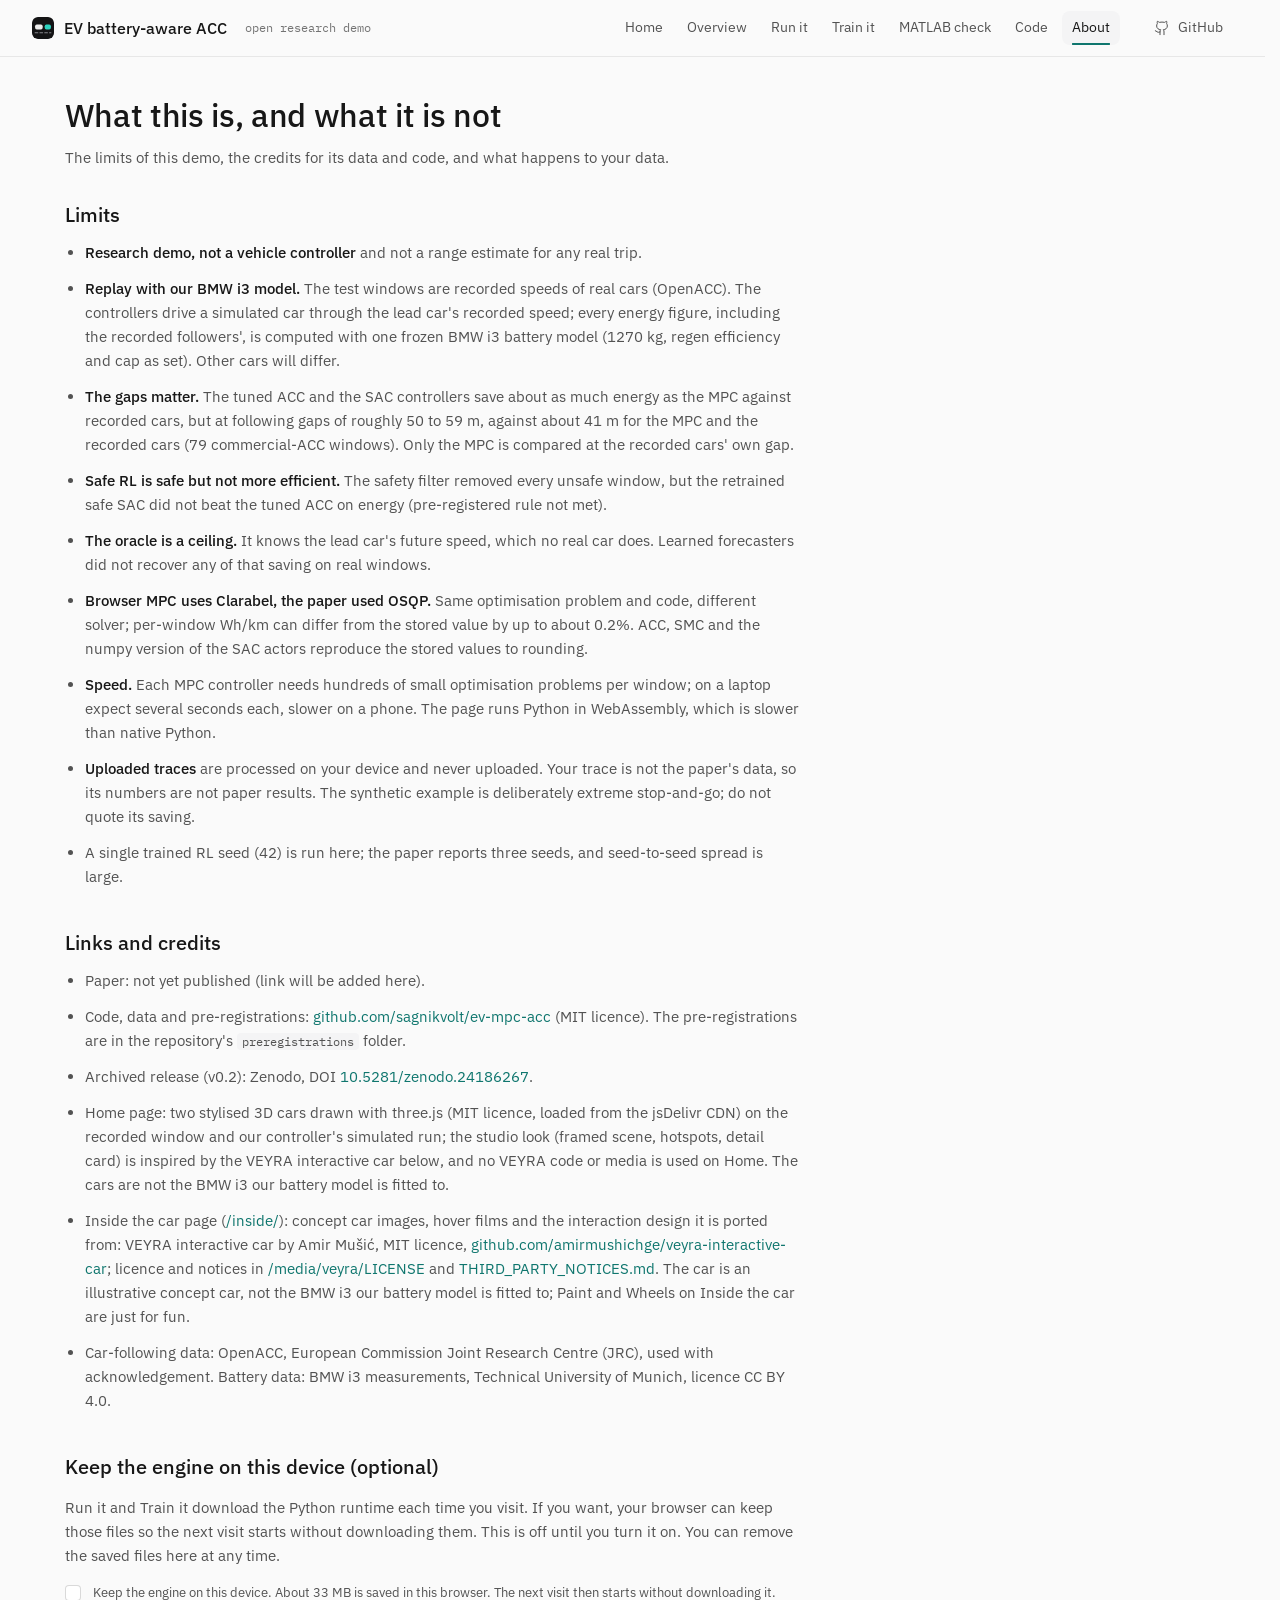
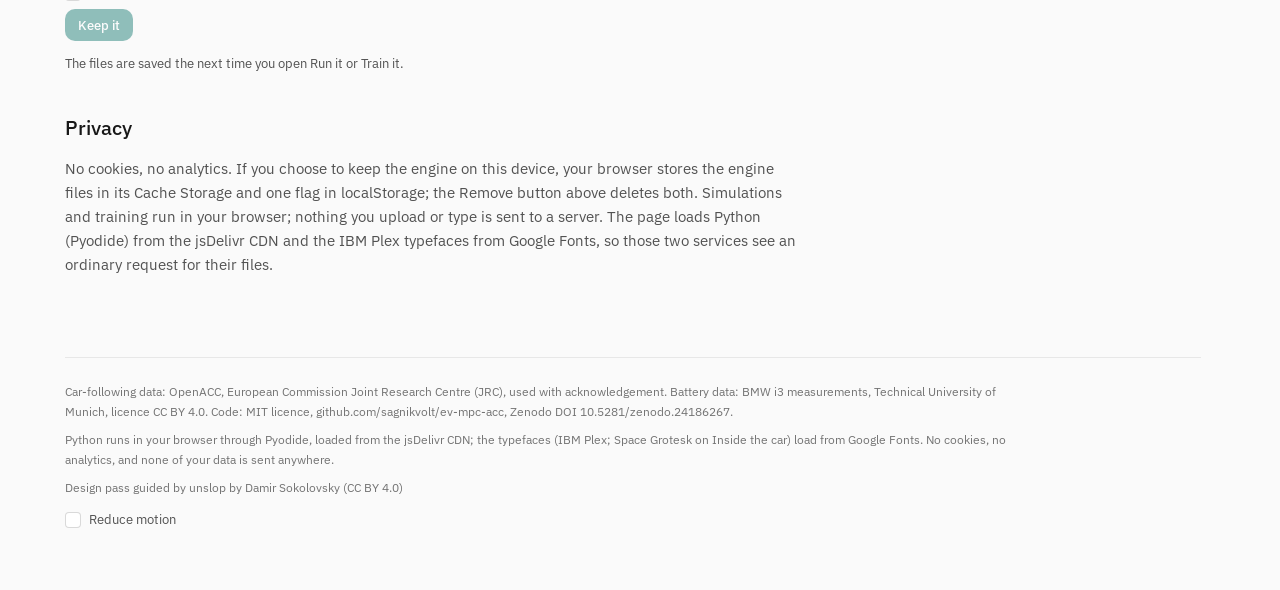
==== commit 55859bd5: "Round s: Home = dark card layout again; headline card + 3D car scene card (dark theme, teal accents)" ====
--- a/about/index.html
+++ b/about/index.html
@@ -5,14 +5,14 @@
 <meta name="color-scheme" content="dark light">
 <link rel="preconnect" href="https://fonts.googleapis.com"><link rel="preconnect" href="https://fonts.gstatic.com" crossorigin>
 <link rel="stylesheet" href="https://fonts.googleapis.com/css2?family=IBM+Plex+Mono:wght@400;500&family=IBM+Plex+Sans:wght@400;500;600&display=swap">
-<link rel="icon" href="/favicon.svg?v=20261115r" type="image/svg+xml">
+<link rel="icon" href="/favicon.svg?v=20261116s" type="image/svg+xml">
 <script>(function(){var d=document.documentElement,r=false;try{r=localStorage.getItem("ev-rm")==="1"}catch(e){}if(r||(window.matchMedia&&matchMedia("(prefers-reduced-motion: reduce)").matches))d.classList.add("rm");d.classList.add("mjs")})();</script>
-<link rel="stylesheet" href="/styles.css?v=20261115r">
+<link rel="stylesheet" href="/styles.css?v=20261116s">
 
 </head><body class="" data-page="about" data-engine="0">
 <a class="skip" href="#main">Skip to content</a>
 <header class="nav"><div class="wrap">
-<a class="brand" href="/"><img src="/favicon.svg?v=20261115r" alt="" width="22" height="22">EV battery-aware ACC<span>open research demo</span></a>
+<a class="brand" href="/"><img src="/favicon.svg?v=20261116s" alt="" width="22" height="22">EV battery-aware ACC<span>open research demo</span></a>
 <nav class="links" aria-label="Pages"><a href="/">Home</a><a href="/overview/">Overview</a><a href="/run/">Run it</a><a href="/train/">Train it</a><a href="/matlab/">MATLAB check</a><a href="/code/">Code</a><a href="/about/" aria-current="page">About</a></nav>
 <a class="gh" href="https://github.com/sagnikvolt/ev-mpc-acc" rel="noopener"><svg viewBox="0 0 24 24" aria-hidden="true"><path d="M15 22v-4a4.8 4.8 0 0 0-1-3.5c3 0 6-2 6-5.5.08-1.25-.27-2.48-1-3.5.28-1.15.28-2.35 0-3.5 0 0-1 0-3 1.5-2.64-.5-5.36-.5-8 0C6 2 5 2 5 2c-.3 1.15-.3 2.35 0 3.5A5.4 5.4 0 0 0 4 9c0 3.5 3 5.5 6 5.5-.39.49-.68 1.05-.85 1.65-.17.6-.22 1.23-.15 1.85v4"/><path d="M9 18c-4.51 2-5-2-7-2"/></svg>GitHub</a>
 </div></header>
@@ -47,10 +47,10 @@
 <div class="prose" style="font-size:15px;line-height:24px"><p>Run it and Train it download the Python runtime each time you visit. If you want, your browser can keep those files so the next visit starts without downloading them. This is off until you turn it on. You can remove the saved files here at any time.</p><div id="keep-about"></div></div></section>
 <section aria-labelledby="h-priv"><h2 class="sub" id="h-priv">Privacy</h2>
 <div class="prose" style="font-size:15px;line-height:24px"><p>No cookies, no analytics. If you choose to keep the engine on this device, your browser stores the engine files in its Cache Storage and one flag in localStorage; the Remove button above deletes both. Simulations and training run in your browser; nothing you upload or type is sent to a server. The page loads Python (Pyodide) from the jsDelivr CDN and the IBM Plex typefaces from Google Fonts, so those two services see an ordinary request for their files.</p></div></section>
-<footer><p>Car-following data: OpenACC, European Commission Joint Research Centre (JRC), used with acknowledgement. Battery data: BMW i3 measurements, Technical University of Munich, licence CC BY 4.0. Code: MIT licence, github.com/sagnikvolt/ev-mpc-acc, Zenodo DOI 10.5281/zenodo.24186267.</p><p>Python runs in your browser through Pyodide, loaded from the jsDelivr CDN; the typefaces (IBM Plex; Space Grotesk on Home) load from Google Fonts. No cookies, no analytics, and none of your data is sent anywhere.</p><p>Design pass guided by unslop by Damir Sokolovsky (CC BY 4.0)</p><p class="rm-row"><label class="check"><input type="checkbox" id="rm-toggle"><span>Reduce motion</span></label></p></footer>
+<footer><p>Car-following data: OpenACC, European Commission Joint Research Centre (JRC), used with acknowledgement. Battery data: BMW i3 measurements, Technical University of Munich, licence CC BY 4.0. Code: MIT licence, github.com/sagnikvolt/ev-mpc-acc, Zenodo DOI 10.5281/zenodo.24186267.</p><p>Python runs in your browser through Pyodide, loaded from the jsDelivr CDN; the typefaces (IBM Plex; Space Grotesk on Inside the car) load from Google Fonts. No cookies, no analytics, and none of your data is sent anywhere.</p><p>Design pass guided by unslop by Damir Sokolovsky (CC BY 4.0)</p><p class="rm-row"><label class="check"><input type="checkbox" id="rm-toggle"><span>Reduce motion</span></label></p></footer>
 </main>
 
 
-<script src="/common.js?v=20261115r"></script>
-<script src="/motion.js?v=20261115r2" defer></script>
+<script src="/common.js?v=20261116s"></script>
+<script src="/motion.js?v=20261116s" defer></script>
 </body></html>
--- a/styles.css
+++ b/styles.css
@@ -857,74 +857,153 @@
 @media(prefers-reduced-motion:reduce){.vs *,.vs *::before,.vs *::after{animation:none!important;transition-duration:.01ms!important}.vs-car-visual{transform:none!important}}
 /* Round p: shared header at tablet widths. Between 641 and 960 px the brand, seven links and the GitHub link did not fit one row (page scrolled sideways at 768 px on every page); they now wrap exactly as they already do at 640 px and below. */
 @media(min-width:641px) and (max-width:960px){.nav .wrap{flex-wrap:wrap;height:auto;padding-top:12px;padding-bottom:8px;gap:8px 16px}.brand span{display:none}.gh{margin-left:auto;padding:6px 0}.links{order:3;width:100%;margin:0;overflow-x:auto;white-space:nowrap}.links a{padding:6px 8px}}
-
-
-/* ===== Round r: Home = framed studio scene with our stylised 3D cars (home_scene.js). Reuses the .vs studio frame, hotspots and detail card of round p (also used by /inside/). ===== */
-.vs-hm .hm-still,.vs-hm .hm-gl{position:absolute;inset:0;width:100%;height:100%;display:block;max-width:none;object-fit:cover;user-select:none}
-.vs-hm .hm-gl{opacity:0;transition:opacity .6s ease}
-.vs-hm.gl-on .hm-gl{opacity:1}
-.vs-hm .hm-still{transition:opacity .6s ease,transform 1.3s cubic-bezier(.22,1,.36,1)}
-.vs-hm.gl-on .hm-still{opacity:0}
-.vs-hm.still-on.phase-entering .hm-still,.vs-hm.still-on.phase-detail .hm-still{transform:scale(1.45)}
-.vs-hm .hm-vig{position:absolute;inset:0;pointer-events:none;background:radial-gradient(130% 100% at 50% 48%,transparent 58%,rgba(24,44,60,.26) 100%)}
-.vs-hm .hm-fade{position:absolute;inset:0;pointer-events:none;background:var(--vs-studio);opacity:0}
-.vs-hm .hm-ov{position:absolute;inset:0;pointer-events:none;overflow:hidden;border-radius:16px;z-index:2}
-.hm-tag{position:absolute;left:0;top:0;opacity:0;white-space:nowrap;font-size:13px;line-height:1.25;color:var(--vs-on-acid);background:var(--vs-acid);border-radius:7px;padding:6px 10px;will-change:transform,opacity;transition:none}
-.hm-tag b{font-weight:400;border-bottom:1px solid #10190c66}
-.hm-tag.soft{background:rgba(20,46,66,.72);color:#fff;-webkit-backdrop-filter:blur(4px);backdrop-filter:blur(4px)}
-.hm-tag.soft b{border-bottom-color:#ffffff80}
-.hm-tag.soft i{font-style:normal;font-size:12px}
+/* ===== Round s: Home = the dark card layout (hero-band): headline card + 3D scene card on the left (~60%), the window chart card on the right (~40%).
+   Scene card styles are .hs-* / .hm-* (home_scene.js); the VEYRA-style .vs-* rules above are only used by /inside/. One accent: var(--accent) (teal). ===== */
+.hs-wrap{max-width:1320px}
+.hs-band{min-height:0}
+.hs-grid{grid-template-columns:minmax(0,3fr) minmax(0,2fr);gap:24px;align-items:stretch;padding-top:24px;padding-bottom:32px}
+@media(min-height:860px) and (min-width:960px){.hs-grid{padding-top:36px}}
+.hs-left{gap:16px}
+.hs-copy{padding:22px 28px 24px}
+.hs-copy h1{font-size:clamp(1.6rem,.9vw + 1.2rem,2.1rem);margin-bottom:10px;max-width:34ch}
+.hs-copy .lead{margin-bottom:16px;max-width:52ch}
+.hs-grid .hero-side{display:flex;flex-direction:column;margin-top:0;justify-self:stretch;max-width:none;width:100%}
+.hs-grid .hero-side .hero-card{flex:1 1 auto;display:flex;flex-direction:column}
+.hs-grid .hero-side .readouts{margin-top:auto}
+.hs-grid .hero-side .hero-card #hero-chart{flex:1 1 0;min-height:250px!important;margin-bottom:4px}
+.hs-grid #hero-chart>svg{position:absolute;left:0;top:0}
+.hs-card{padding:10px;min-width:0;position:relative}
+.hs{position:relative;color:var(--text);--hs-chip:rgba(16,16,18,.84);--hs-chip-line:rgba(255,255,255,.16)}
+.hs-main{position:relative}
+.hs-plane{position:relative;width:100%;aspect-ratio:16/9;border-radius:12px;isolation:isolate;background:var(--bg)}
+.hs-plane::after{content:"";position:absolute;inset:0;border-radius:12px;border:1px solid var(--line2);pointer-events:none;z-index:4}
+.hs-media{position:absolute;inset:0;overflow:hidden;border-radius:12px;background:var(--bg)}
+.hs-hm .hm-still,.hs-hm .hm-gl{position:absolute;inset:0;width:100%;height:100%;display:block;max-width:none;object-fit:cover;user-select:none}
+.hs-hm .hm-gl{opacity:0;transition:opacity .6s ease}
+.hs-hm.gl-on .hm-gl{opacity:1}
+.hs-hm .hm-still{transition:opacity .6s ease,transform 1.3s cubic-bezier(.22,1,.36,1)}
+.hs-hm.gl-on .hm-still{opacity:0}
+.hs-hm.still-on.phase-entering .hm-still,.hs-hm.still-on.phase-detail .hm-still{transform:scale(1.45)}
+.hs-hm .hm-vig{position:absolute;inset:0;pointer-events:none;background:radial-gradient(130% 100% at 50% 50%,transparent 62%,rgba(0,0,0,.28) 100%)}
+@media(prefers-color-scheme:light){.hs-hm .hm-vig{background:radial-gradient(130% 100% at 50% 50%,transparent 66%,rgba(23,23,23,.10) 100%)}}
+.hs-hm .hm-fade{position:absolute;inset:0;pointer-events:none;background:var(--bg);opacity:0}
+.hs-hm .hm-ov{position:absolute;inset:0;pointer-events:none;overflow:hidden;border-radius:12px;z-index:2}
+.hs-hotlayer,.hs-annolayer{position:absolute;inset:0;pointer-events:none;z-index:3}
+.hs-hotlayer[hidden]{display:none}
+.hs-backslot{position:absolute;left:10px;top:10px;z-index:7}
+/* hotspot: white disc, dark plus, thin teal ring; teal fill when active */
+.hs button.hs-hotspot{position:absolute;transform:translate(-50%,-50%);z-index:3;display:flex;align-items:center;justify-content:center;width:44px;height:44px;padding:0;background:none;border:0;border-radius:50%;color:#121214;cursor:pointer;pointer-events:auto}
+.hs button.hs-hotspot:hover:not(:disabled){background:none;color:#121214;transform:translate(-50%,-50%)}
+.hs button.hs-hotspot:active:not(:disabled){transform:translate(-50%,-50%)}
+.hs-ring{position:relative;display:grid;place-items:center;width:26px;height:26px;border-radius:50%;background:#fff;color:#121214;box-shadow:0 0 0 1.5px var(--accent),0 3px 12px rgba(0,0,0,.35);transition:transform 220ms var(--ease),background-color 150ms,box-shadow 150ms}
+.hs-ring:after{content:'';position:absolute;inset:-6px;border:1px solid var(--accent);border-radius:50%;opacity:.5;animation:hs-breathe 2.6s ease-in-out infinite}
+@keyframes hs-breathe{0%,100%{transform:scale(.9);opacity:.5}50%{transform:scale(1.12);opacity:.1}}
+.hs-hotspot.active .hs-ring,.hs-hotspot:focus-visible .hs-ring{transform:scale(1.1);background:var(--accent);color:var(--on-accent);box-shadow:0 0 0 1.5px var(--accent),0 3px 12px rgba(0,0,0,.4)}
+.hs-hotspot:focus-visible{outline:2px solid var(--accent);outline-offset:1px}
+.hs-label{position:absolute;bottom:calc(100% - 2px);left:50%;transform:translate(-50%,4px);opacity:0;display:flex;gap:7px;align-items:center;white-space:nowrap;background:var(--hs-chip);color:#fff;border:1px solid var(--hs-chip-line);border-radius:8px;padding:6px 10px;font:500 12.5px/1.2 var(--sans);pointer-events:none;transition:opacity 160ms,transform 220ms var(--ease);-webkit-backdrop-filter:blur(6px);backdrop-filter:blur(6px)}
+.hs-label svg{color:var(--accent)}
+.hs-hotspot.active .hs-label,.hs-hotspot:focus-visible .hs-label{opacity:1;transform:translate(-50%,0)}
+/* overlay tags on the scene: dark translucent chips, white text, teal values */
+.hm-tag{position:absolute;left:0;top:0;opacity:0;white-space:nowrap;font:400 12.5px/1.25 var(--sans);color:#fff;background:var(--hs-chip);border:1px solid var(--hs-chip-line);border-radius:8px;padding:5px 9px;will-change:transform,opacity;transition:none;-webkit-backdrop-filter:blur(6px);backdrop-filter:blur(6px)}
+.hm-tag b{font:500 12.5px var(--mono);color:#2dd4bf}
+.hm-tag.soft{background:rgba(16,16,18,.7)}
+.hm-tag.soft i{font-style:normal;font-size:11.5px;color:#d4d4d8}
 .hm-tag.wide{white-space:normal;width:max-content;max-width:230px}
-.hm-tag small{display:block;font-size:11.5px;margin-top:3px}
-.hm-cap{display:block;height:6px;margin-top:5px;border-radius:3px;background:#10190c33;overflow:hidden}
-.hm-cap i{display:block;height:100%;background:var(--vs-on-acid);border-radius:3px}
-.vs-hm .vs-hotspot{z-index:3}
-.hm-bar{width:var(--vs-w);margin:14px auto 0;display:grid;gap:12px;transition:opacity .4s}
-.hm-bar.dim{opacity:.55}
-.hm-readout{display:grid;grid-template-columns:repeat(5,minmax(0,1fr));margin:0;border:1px solid var(--vs-line);border-radius:12px;background:#ffffff0f;overflow:hidden}
-.hm-readout>div{padding:10px 16px 9px;border-left:1px solid var(--vs-line);min-width:0}
+.hm-tag small{display:block;font-size:11.5px;margin-top:3px;color:#d4d4d8}
+.hm-cap{display:block;height:5px;margin-top:6px;border-radius:3px;background:rgba(255,255,255,.18);overflow:hidden}
+.hm-cap i{display:block;height:100%;background:#2dd4bf;border-radius:3px}
+.hs-status{position:absolute;left:50%;bottom:12px;transform:translateX(-50%);z-index:5;display:flex;align-items:center;gap:8px;background:var(--hs-chip);color:#fff;border:1px solid var(--hs-chip-line);border-radius:999px;padding:5px 12px;font:400 12.5px/1.2 var(--sans)}
+.hs-status[hidden]{display:none}
+.hs-small-dot{width:6px;height:6px;border-radius:50%;background:#2dd4bf;display:inline-block;flex:none}
+.hs button.hs-back{position:static;display:flex;align-items:center;gap:8px;height:36px;padding:0 12px;background:var(--raised);color:var(--text);border:1px solid var(--line2)}
+.hs button.hs-back:hover:not(:disabled){background:var(--card);color:var(--text)}
+.hs-back kbd{font:400 11px var(--mono);color:var(--text3);border-left:1px solid var(--line2);padding-left:8px;margin-left:2px}
+.hs-back span{font:500 13px var(--sans)}
+/* detail card: our card style, opens over the scene card */
+.hs-detail{position:absolute;right:0;top:0;bottom:0;width:clamp(290px,41%,380px);z-index:8;overflow:auto;overscroll-behavior:contain;background:var(--card);color:var(--text);border:1px solid var(--line2);border-radius:12px;padding:16px 18px 14px;box-shadow:0 16px 48px rgba(0,0,0,.4);opacity:0;transform:translateX(14px);pointer-events:none;visibility:hidden;transition:opacity .35s ease,transform .5s var(--ease),visibility 0s .5s}
+.hs-detail.shown{opacity:1;transform:none;pointer-events:auto;visibility:visible;transition-delay:0s}
+.hs-eyebrow{font:400 11.5px/1.3 var(--mono);color:var(--text3);margin:0 0 8px}
+.hs-detail h2{font:500 clamp(22px,1.7vw,26px)/1.1 var(--sans);letter-spacing:-.02em;margin:0 0 10px;color:var(--text)}
+.hs-detail h2 span{display:block}
+.hs-system-description{font-size:13.5px;line-height:1.5;color:var(--text2);margin:0 0 12px}
+.hs-part-list{border-top:1px solid var(--line)}
+.hs button.hs-part-btn,.hs-part-list>button{display:block;width:100%;height:auto;min-height:44px;padding:11px 0;border:0;border-bottom:1px solid var(--line);border-radius:0;background:none;color:var(--text);text-align:left;font:400 14px/1.35 var(--sans);transform:none}
+.hs .hs-part-list>button:hover:not(:disabled),.hs .hs-part-list>button.selected{background:none;color:var(--accent)}
+.hs-part-row{display:flex;align-items:center;gap:12px}
+.hs-part-row small{font:400 11.5px var(--mono);color:var(--text3)}
+.hs-part-row svg{margin-left:auto;flex:none;transition:transform 200ms var(--ease)}
+.hs-part-list>button.selected svg{transform:rotate(45deg)}
+.hs-part-description{display:block;font-size:13px;line-height:1.5;color:var(--text2);padding:8px 0 0 26px}
+.hs-part-description[hidden]{display:none}
+.hs-benefit{margin-top:12px;padding:10px 12px;background:var(--accent-soft);border-radius:10px}
+.hs-benefit>span{font:500 12.5px var(--sans);color:var(--accent)}
+.hs-benefit p{font-size:13px;line-height:1.45;margin:4px 0 0;color:var(--text)}
+.hs-annotation{position:absolute;z-index:3;display:flex;align-items:center;gap:8px;transform:translate(-50%,-50%);padding:0;background:none;border:0;height:auto;color:#121214;pointer-events:auto}
+.hs button.hs-annotation:hover:not(:disabled){background:none;color:#121214}
+.hs-annotation>span:first-child{width:26px;height:26px;display:grid;place-items:center;border-radius:50%;background:#fff;color:#121214;font:500 11.5px var(--mono);box-shadow:0 0 0 1.5px var(--accent),0 3px 10px rgba(0,0,0,.35)}
+.hs-annotation.open>span:first-child{background:var(--accent);color:var(--on-accent)}
+.hs-annotation-label{position:absolute;left:0;bottom:calc(100% - 4px);white-space:nowrap;opacity:0;pointer-events:none;background:var(--hs-chip);color:#fff;border:1px solid var(--hs-chip-line);border-radius:8px;padding:5px 9px;font:500 12px/1.2 var(--sans);transition:opacity 160ms}
+.hs-annotation:hover .hs-annotation-label,.hs-annotation:focus-visible .hs-annotation-label,.hs-annotation.open .hs-annotation-label{opacity:1}
+.hs-annotation.flip .hs-annotation-label{left:auto;right:0}
+.hs-annotation:focus-visible{outline:2px solid var(--accent);outline-offset:2px;border-radius:50%}
+/* readout strip and controls */
+.hm-bar{margin-top:10px;display:grid;gap:10px;transition:opacity .4s}
+.hm-bar.dim{opacity:.6}
+.hm-readout{display:grid;grid-template-columns:repeat(5,minmax(0,1fr));margin:0;border:1px solid var(--line);border-radius:12px;background:var(--glass-in);overflow:hidden}
+.hm-readout>div{padding:9px 14px 8px;border-left:1px solid var(--line);min-width:0}
 .hm-readout>div:first-child{border-left:0}
-.hm-readout dt{font-size:12px;line-height:1.3;margin:0}
-.hm-readout dd{margin:0;font-size:22px;line-height:1.15;font-variant-numeric:tabular-nums;white-space:nowrap}
-.hm-readout dd.hm-sub{font-size:12px;line-height:1.3;margin-top:1px}
-.hm-controls{display:flex;align-items:center;gap:12px;flex-wrap:wrap}
-.vs .hm-play{display:grid!important;place-items:center;width:44px;height:44px;border-radius:50%!important;background:var(--vs-acid)!important;color:var(--vs-on-acid)!important;flex:0 0 auto}
-.vs .hm-play:hover:not(:disabled){background:#f3ff86!important}
+.hm-readout dt{font-size:12px;line-height:1.3;margin:0;color:var(--text2)}
+.hm-readout dd{margin:0;font:500 18px/1.25 var(--mono);font-variant-numeric:tabular-nums;white-space:nowrap;color:var(--text)}
+.hm-readout dd.hm-sub{font:400 11.5px/1.3 var(--mono);color:var(--text3)}
+.hm-controls{display:flex;align-items:center;gap:10px}
+.hs button.hm-play{width:40px;height:40px;padding:0;border-radius:50%;flex:0 0 auto}
 .hm-speeds{display:flex;gap:6px}
 .hm-speeds[hidden],.hm-play[hidden]{display:none!important}
-.vs .hm-speeds button{display:grid!important;place-items:center;min-width:44px;height:44px!important;padding:0 10px!important;border:1px solid var(--vs-line)!important;border-radius:var(--vs-rc)!important;font-size:14px;transition:background var(--vs-fast),color var(--vs-fast)}
-.vs .hm-speeds button:hover:not(:disabled){background:#ffffff1f}
-.vs .hm-speeds button[aria-pressed="true"]{background:#fff;color:var(--vs-on-acid);border-color:#fff!important}
-.hm-scrub{flex:1 1 140px;min-width:100px;height:44px;margin:0;accent-color:var(--vs-acid);background:none;border:0;padding:0}
-.hm-src{font-size:13px;line-height:1.35;flex:0 1 auto;max-width:42ch}
+.hs .hm-speeds button{height:40px;min-width:44px;padding:0 12px;font:500 13px var(--sans)}
+.hs .hm-speeds button[aria-pressed="true"]{background:var(--accent);color:var(--on-accent);border-color:var(--accent)}
+.hm-scrub{flex:1 1 120px;min-width:80px;height:40px;margin:0;accent-color:var(--accent);background:none;border:0;padding:0}
 .hm-bar.static .hm-controls{display:none}
-.vs-hm.phase-detail .hm-controls,.vs-hm.phase-entering .hm-controls,.vs-hm.phase-returning .hm-controls{pointer-events:none}
-.vs-hm .vs-below{padding-top:34px}
-.vs-hm .vs-annotation{z-index:3}
-.vs-hm .vs-annotation-label{bottom:calc(100% - 4px)}
-@media(min-width:901px) and (max-height:780px){
- .hm-readout dd{font-size:19px}.hm-readout>div{padding:8px 14px 7px}
- .vs-hm .vs-detail{margin-top:calc(14px)}
- .vs-hm.phase-detail .hm-bar{display:none}
-}
-@media(max-width:900px){
- .vs-hm .vs-detail{margin-top:14px}
- .vs-hm.phase-detail .hm-bar{display:none}
-}
+.hs.phase-detail .hm-controls,.hs.phase-entering .hm-controls,.hs.phase-returning .hm-controls{pointer-events:none}
+.hs-note{margin:10px 2px 0;font-size:12.5px;line-height:18px;color:var(--text2)}
+.hs-note .hm-src{color:var(--text)}
+.hs-credit{margin:6px 2px 2px;font-size:11.5px;line-height:17px;color:var(--text3)}
+.hs-credit a{color:var(--text2);text-decoration:underline;text-underline-offset:2px}
+.hs-sr{position:absolute;width:1px;height:1px;padding:0;margin:-1px;overflow:hidden;clip:rect(0,0,0,0);white-space:nowrap;border:0}
+.hs-error{position:fixed;bottom:20px;left:50%;transform:translateX(-50%);z-index:30;display:flex;align-items:center;gap:12px;background:var(--card);color:var(--text);border:1px solid var(--line2);border-radius:12px;padding:8px 8px 8px 16px}
+.hs-error[hidden]{display:none}
+.hs-error button{min-width:40px;padding:0}
+/* wide card: during a detail view the readout keeps the left part under the scene */
+.hs.panel-on.phase-detail .hm-bar,.hs.panel-on.phase-entering .hm-bar{width:calc(100% - clamp(290px,41%,380px) - 12px)}
+.hs.panel-on.phase-detail .hm-readout,.hs.panel-on.phase-entering .hm-readout{grid-template-columns:repeat(3,minmax(0,1fr))}
+.hs.panel-on.phase-detail .hm-readout>div:nth-child(n+4),.hs.panel-on.phase-entering .hm-readout>div:nth-child(n+4){border-top:1px solid var(--line)}
+.hs.panel-on.phase-detail .hm-readout>div:nth-child(4),.hs.panel-on.phase-entering .hm-readout>div:nth-child(4){border-left:0}
+.hs.panel-on.phase-detail .hm-controls,.hs.panel-on.phase-entering .hm-controls{visibility:hidden}
+/* narrow card: the detail opens under the scene, inside the card */
+.hs:not(.panel-on) .hs-detail{position:relative;right:auto;top:auto;bottom:auto;width:auto;margin-top:10px;display:none;transform:none}
+.hs:not(.panel-on).phase-detail .hs-detail,.hs:not(.panel-on).phase-returning .hs-detail{display:block}
+.hs:not(.panel-on).phase-detail .hm-bar{display:none}
+.hs.reduced .hm-gl,.hs.reduced .hm-still{transition:none}
+.hs.reduced .hm-still{transform:none!important}
+.hs.reduced .hs-detail{transition:none}
+@media(max-width:1100px){.hs-grid{gap:20px}.hm-readout>div{padding:8px 10px 7px}.hm-readout dd{font-size:16px}}
+@media(max-width:959px){.hs-grid{grid-template-columns:minmax(0,1fr)}.hs-copy{padding:20px 22px}}
+@media(max-width:759px){.hs-card{padding:8px}.hs-grid{padding-top:20px;padding-bottom:28px;gap:16px}}
 @media(max-width:700px){
  .hm-readout{grid-template-columns:repeat(3,minmax(0,1fr))}
- .hm-readout>div{padding:8px 12px 7px;border-top:1px solid var(--vs-line)}
+ .hm-readout>div{padding:8px 10px 7px;border-top:1px solid var(--line)}
  .hm-readout>div:nth-child(-n+3){border-top:0}
  .hm-readout>div:nth-child(4){border-left:0}
- .hm-readout dd{font-size:18px}
- .hm-src{max-width:none;flex:1 1 100%}
+ .hm-readout dd{font-size:15px}
 }
 @media(max-width:600px){
- .vs-hm .vs-media-envelope{border-radius:12px}
- .vs-hm .hm-ov{border-radius:12px}
- .hm-tag{font-size:12px;padding:5px 8px}
+ .hs-plane{aspect-ratio:5/4}
+ .hs-plane::after,.hs-media,.hm-ov,.hs-hm .hm-ov{border-radius:10px}
+ .hm-tag{font-size:12px;padding:4px 8px}
  .hm-tag.wide{max-width:170px}
-}
-.vs-hm.reduced .hm-gl,.vs-hm.reduced .hm-still{transition:none}
-.vs-hm.reduced .hm-still{transform:none!important}
-.vs-hm .vs-annotation.flip .vs-annotation-label{left:auto;right:0}
+ .hs-detail h2{font-size:24px}.hs-detail h2 span{display:inline}.hs-detail h2 span+span:before{content:' '}
+ .hs-label{font-size:12px}
+ .hm-controls{flex-wrap:wrap}.hm-scrub{flex:1 1 100%;order:3;height:28px}
+}
+@media(prefers-reduced-motion:reduce){.hs *,.hs *::before,.hs *::after{animation:none!important;transition-duration:.01ms!important}}
+html.rm .hs-ring:after{animation:none}
+.rail>.keepstat{flex:none;margin:0;padding:8px 16px;border-bottom:1px solid var(--line)}
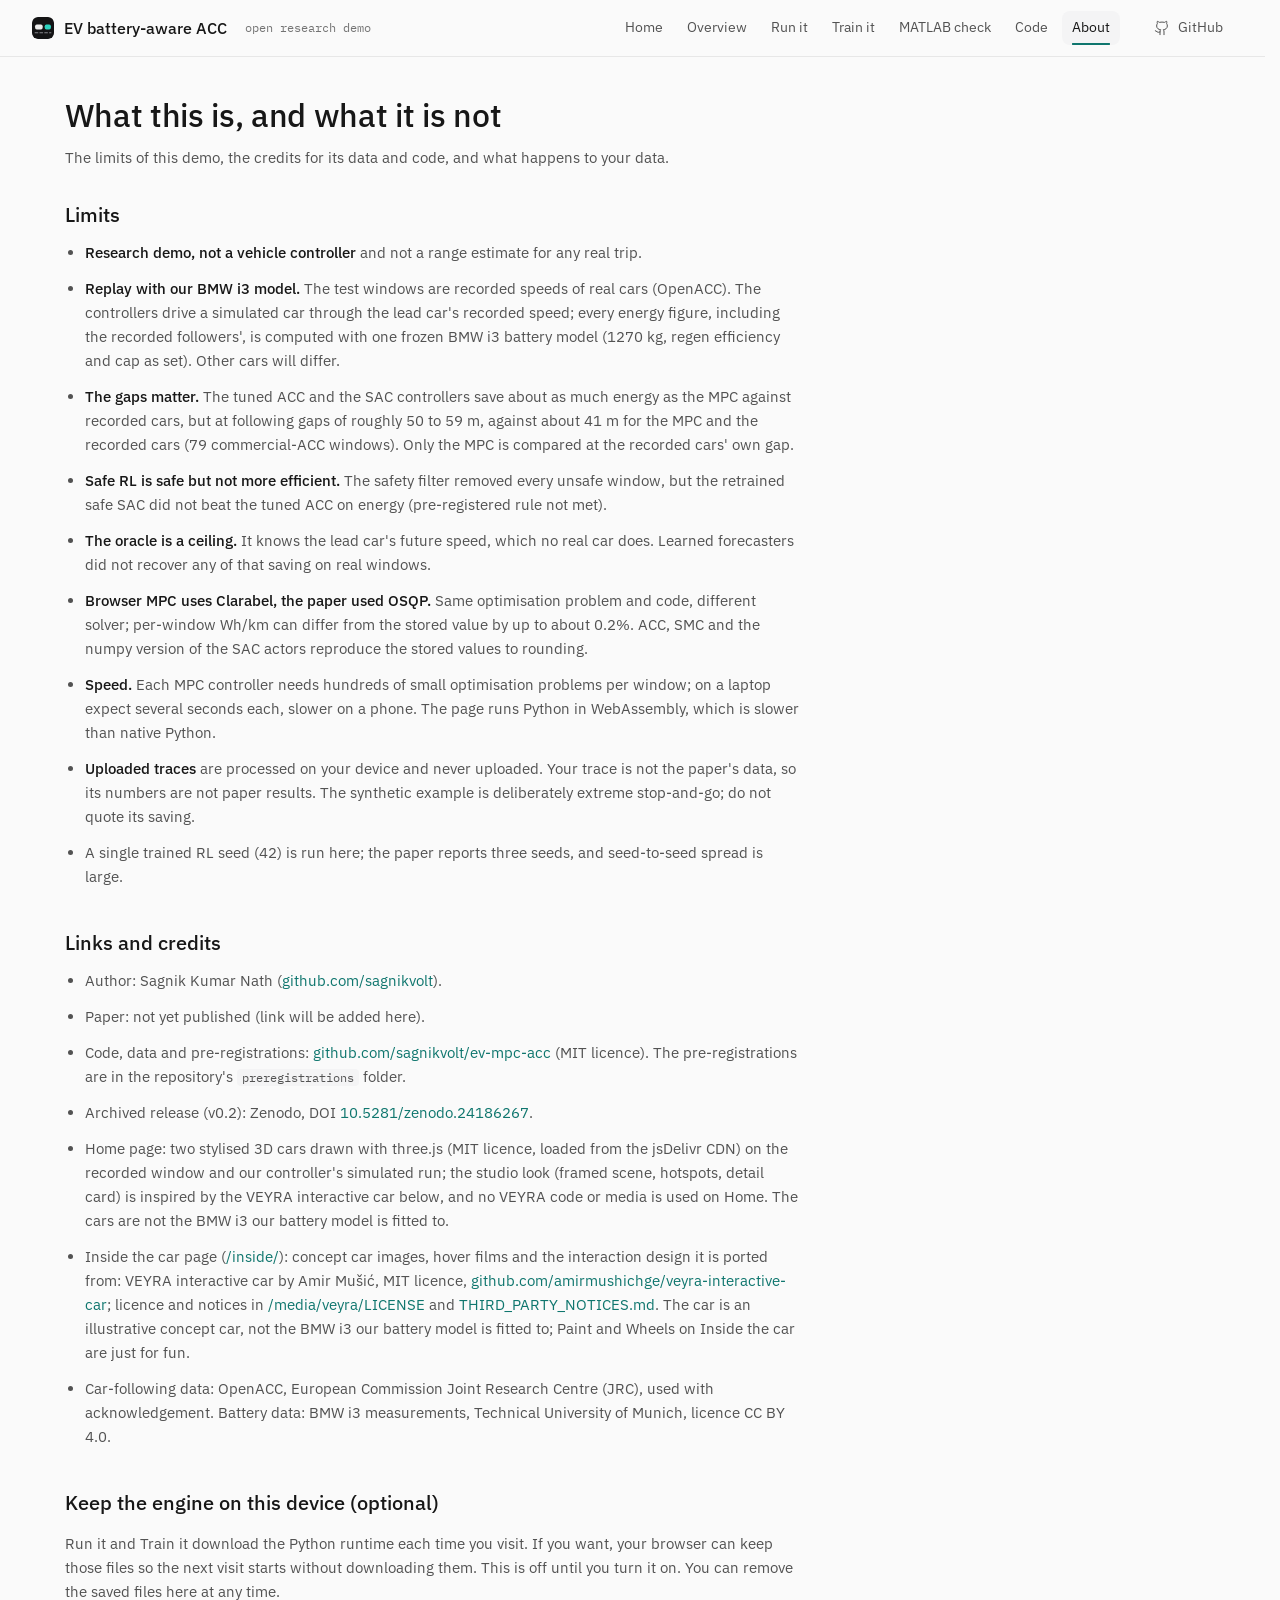
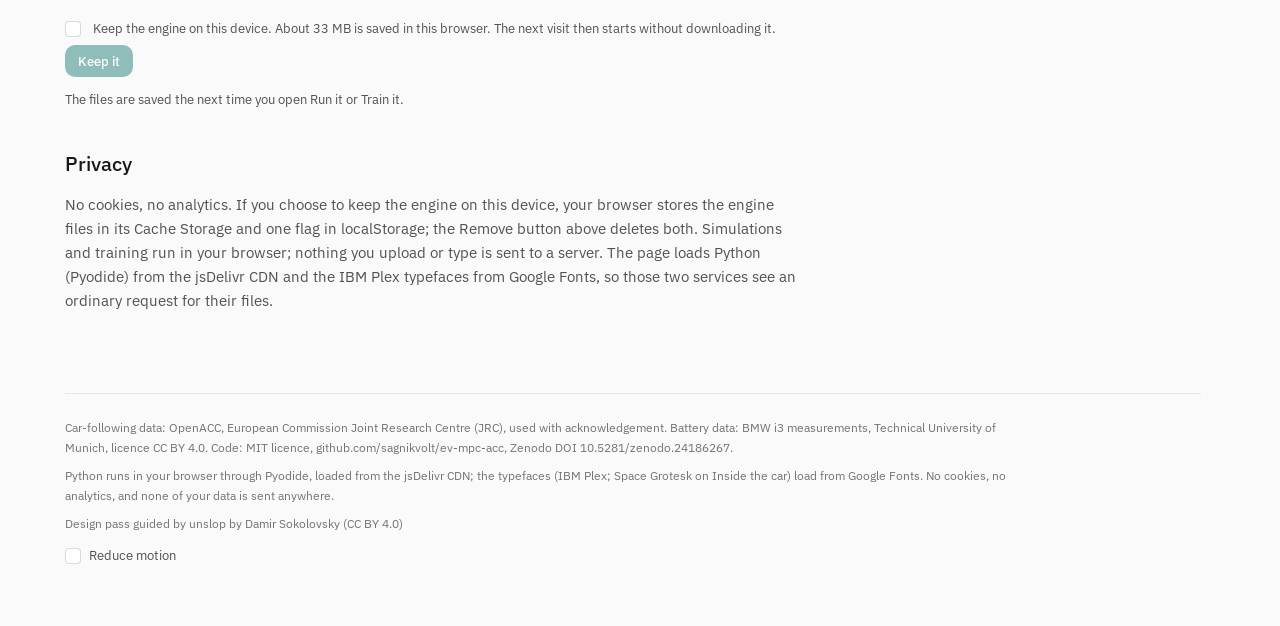
==== commit 1bf2e6a9: "Home: points appear on hover over the scene (always on touch/keyboard), hint chip; SAGNIK name on th" ====
--- a/about/index.html
+++ b/about/index.html
@@ -5,14 +5,14 @@
 <meta name="color-scheme" content="dark light">
 <link rel="preconnect" href="https://fonts.googleapis.com"><link rel="preconnect" href="https://fonts.gstatic.com" crossorigin>
 <link rel="stylesheet" href="https://fonts.googleapis.com/css2?family=IBM+Plex+Mono:wght@400;500&family=IBM+Plex+Sans:wght@400;500;600&display=swap">
-<link rel="icon" href="/favicon.svg?v=20261116s" type="image/svg+xml">
+<link rel="icon" href="/favicon.svg?v=20261116u" type="image/svg+xml">
 <script>(function(){var d=document.documentElement,r=false;try{r=localStorage.getItem("ev-rm")==="1"}catch(e){}if(r||(window.matchMedia&&matchMedia("(prefers-reduced-motion: reduce)").matches))d.classList.add("rm");d.classList.add("mjs")})();</script>
-<link rel="stylesheet" href="/styles.css?v=20261116s">
+<link rel="stylesheet" href="/styles.css?v=20261116u">
 
 </head><body class="" data-page="about" data-engine="0">
 <a class="skip" href="#main">Skip to content</a>
 <header class="nav"><div class="wrap">
-<a class="brand" href="/"><img src="/favicon.svg?v=20261116s" alt="" width="22" height="22">EV battery-aware ACC<span>open research demo</span></a>
+<a class="brand" href="/"><img src="/favicon.svg?v=20261116u" alt="" width="22" height="22">EV battery-aware ACC<span>open research demo</span></a>
 <nav class="links" aria-label="Pages"><a href="/">Home</a><a href="/overview/">Overview</a><a href="/run/">Run it</a><a href="/train/">Train it</a><a href="/matlab/">MATLAB check</a><a href="/code/">Code</a><a href="/about/" aria-current="page">About</a></nav>
 <a class="gh" href="https://github.com/sagnikvolt/ev-mpc-acc" rel="noopener"><svg viewBox="0 0 24 24" aria-hidden="true"><path d="M15 22v-4a4.8 4.8 0 0 0-1-3.5c3 0 6-2 6-5.5.08-1.25-.27-2.48-1-3.5.28-1.15.28-2.35 0-3.5 0 0-1 0-3 1.5-2.64-.5-5.36-.5-8 0C6 2 5 2 5 2c-.3 1.15-.3 2.35 0 3.5A5.4 5.4 0 0 0 4 9c0 3.5 3 5.5 6 5.5-.39.49-.68 1.05-.85 1.65-.17.6-.22 1.23-.15 1.85v4"/><path d="M9 18c-4.51 2-5-2-7-2"/></svg>GitHub</a>
 </div></header>
@@ -36,6 +36,7 @@
 <section aria-labelledby="credits"><h2 class="sub" id="credits">Links and credits</h2>
 <div class="prose" style="font-size:15px;line-height:24px">
 <ul>
+<li>Author: Sagnik Kumar Nath (<a class="ext" href="https://github.com/sagnikvolt">github.com/sagnikvolt</a>).</li>
 <li>Paper: not yet published (link will be added here).</li>
 <li>Code, data and pre-registrations: <a class="ext" href="https://github.com/sagnikvolt/ev-mpc-acc">github.com/sagnikvolt/ev-mpc-acc</a> (MIT licence). The pre-registrations are in the repository's <code>preregistrations</code> folder.</li>
 <li>Archived release (v0.2): Zenodo, DOI <a href="https://doi.org/10.5281/zenodo.24186267">10.5281/zenodo.24186267</a>.</li>
@@ -51,6 +52,6 @@
 </main>
 
 
-<script src="/common.js?v=20261116s"></script>
-<script src="/motion.js?v=20261116s" defer></script>
+<script src="/common.js?v=20261116u"></script>
+<script src="/motion.js?v=20261116u" defer></script>
 </body></html>
--- a/styles.css
+++ b/styles.css
@@ -1007,3 +1007,53 @@
 @media(prefers-reduced-motion:reduce){.hs *,.hs *::before,.hs *::after{animation:none!important;transition-duration:.01ms!important}}
 html.rm .hs-ring:after{animation:none}
 .rail>.keepstat{flex:none;margin:0;padding:8px 16px;border-bottom:1px solid var(--line)}
+/* ===== Round t: Home hero fits one screen on desktop (width >= 1024 and height >= 560). The band is exactly 100svh minus the sticky header; headline card on top, scene card fills the rest of the left column, the chart card stretches to the same height. Below that the stacked, natural-height layout above stays (phones, tablets, short windows). ===== */
+.hs-fine{padding-top:10px;padding-bottom:4px}
+.hs-fine .hs-note{margin:0 2px}
+.hs-fine .hs-credit{margin:4px 2px 0}
+@media(min-width:1024px) and (min-height:560px){
+ .hs-wrap{max-width:none;width:min(1680px,100% - 48px);padding-left:0;padding-right:0}
+ .hs-band{height:calc(100vh - var(--nav-h,57px));height:calc(100svh - var(--nav-h,57px));min-height:0;display:flex;align-items:stretch}
+ .hs-grid{flex:0 1 auto;min-height:0;padding-top:16px;padding-bottom:16px;gap:20px;grid-template-rows:minmax(0,1fr)}
+ .hs-left{gap:12px;min-height:0}
+ .hs-copy{flex:none;padding:18px 22px 20px;display:grid;grid-template-columns:minmax(0,1fr);row-gap:8px}
+ .hs-copy h1{font-size:clamp(22px,1.9vw,32px);line-height:1.15;margin:0;max-width:none}
+ .hs-copy .lead{margin:0;max-width:none;font-size:14px;line-height:21px}
+ .hs-copy .actions{margin:0;gap:10px}
+ .hs-copy .actions .btn{min-height:40px;height:40px;padding:0 16px;font-size:14px}
+ .hs-card{flex:1 1 0;min-height:0;display:flex;flex-direction:column;padding:8px}
+ .hs-card>.hs{flex:1 1 0;min-height:0;display:flex;flex-direction:column}
+ .hs-main{flex:1 1 0;min-height:0;display:flex;flex-direction:column}
+ .hs-stage{flex:1 1 0;min-height:230px;position:relative}
+ .hs-plane{position:absolute;inset:0;width:auto;height:auto;aspect-ratio:auto}
+ .hm-bar{flex:none;margin-top:8px;gap:8px}
+ .hm-readout>div{padding:6px 12px 5px}
+ .hm-readout dd{font-size:17px;line-height:1.2}
+ .hs .hm-speeds button,.hs button.hm-play,.hm-scrub{height:36px}
+ .hs-detail{overscroll-behavior:contain}
+ .hs:not(.panel-on) .hs-detail{flex:0 1 auto;min-height:0;max-height:50%;overflow:auto}
+ .hs-grid .hero-side{min-height:0}
+ .hs-grid .hero-side .hero-card{flex:1 1 0;min-height:0;padding:14px 18px 16px}
+ .hs-grid .hero-side .hero-card #hero-chart{flex:1 1 0;min-height:190px!important;margin-bottom:0}
+ .hs-grid .hero-side .readouts{margin-top:8px;padding-top:8px}
+ .hs-grid .hero-side .cap{flex:none;margin-top:10px;padding:6px 12px}
+}
+@media(min-width:1280px) and (min-height:560px){
+ .hs-copy{grid-template-columns:minmax(0,1fr) auto;column-gap:24px;align-items:end}
+ .hs-copy h1{grid-column:1/-1}
+}
+@media(min-width:1440px) and (min-height:560px){.hs-wrap{width:min(1680px,100% - 64px)}}
+@media(min-width:1024px) and (min-height:560px) and (max-height:760px){
+ .hm-readout dd.hm-sub{display:none}
+ .hs-grid{padding-top:12px;padding-bottom:12px}
+ .hs-copy{padding:14px 20px 16px}
+}
+
+/* Home scene: the points appear when the pointer is over the scene (always on touch screens, with keyboard focus, and in detail views) */
+@media (hover:hover){
+.hs-hm .hs-hotlayer .hs-hotspot{opacity:0;transition:opacity 220ms var(--ease)}
+.hs-hm .hs-main:hover .hs-hotlayer .hs-hotspot,.hs-hm .hs-hotlayer:focus-within .hs-hotspot,.hs-hm .hs-hotlayer .hs-hotspot.active{opacity:1}
+.hs-hm.phase-overview .hs-stage::after{content:"Move the mouse over the scene to find 4 points";position:absolute;left:12px;bottom:12px;z-index:4;pointer-events:none;font:400 12px/16px var(--mono);color:var(--text2);background:color-mix(in srgb,var(--card) 82%,transparent);border:1px solid var(--line);border-radius:8px;padding:6px 10px;transition:opacity 220ms var(--ease)}
+.hs-hm.phase-overview .hs-stage:hover::after{opacity:0}
+.hs-hm .hs-stage{position:relative}
+}
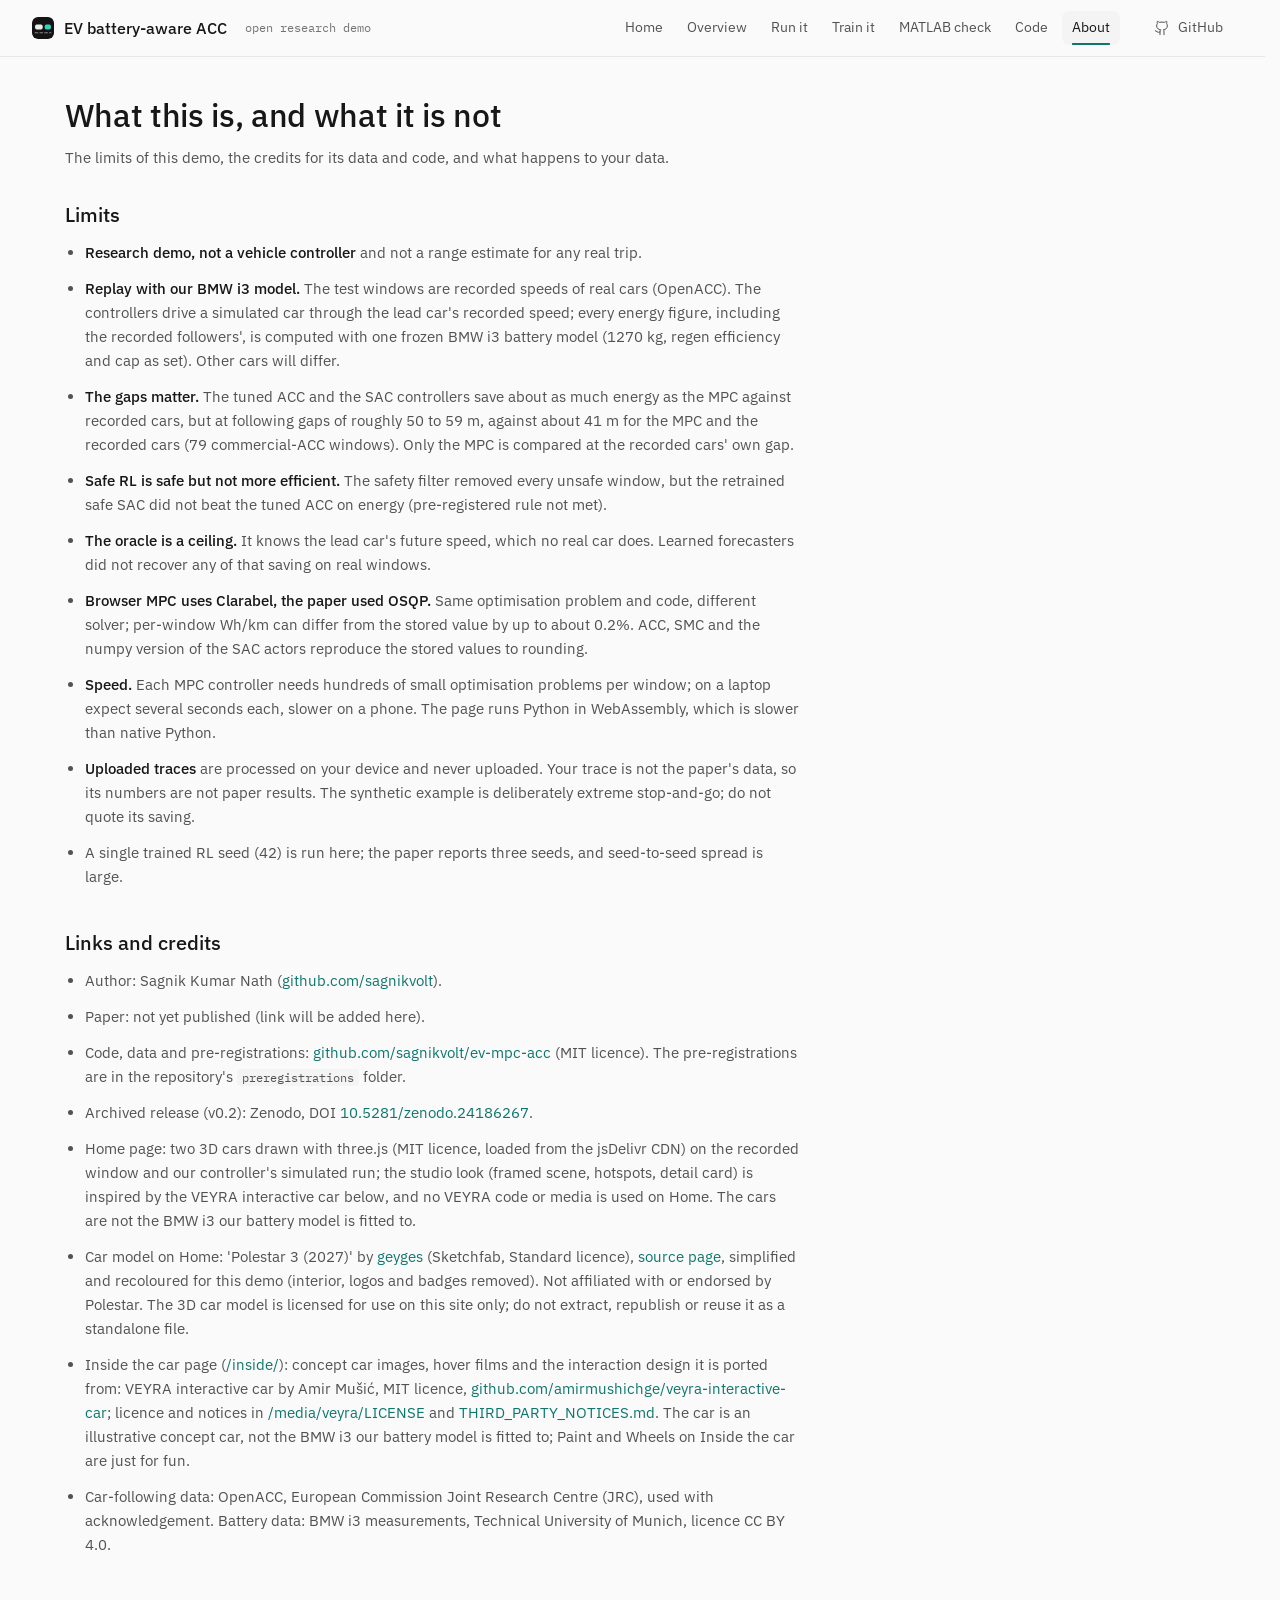
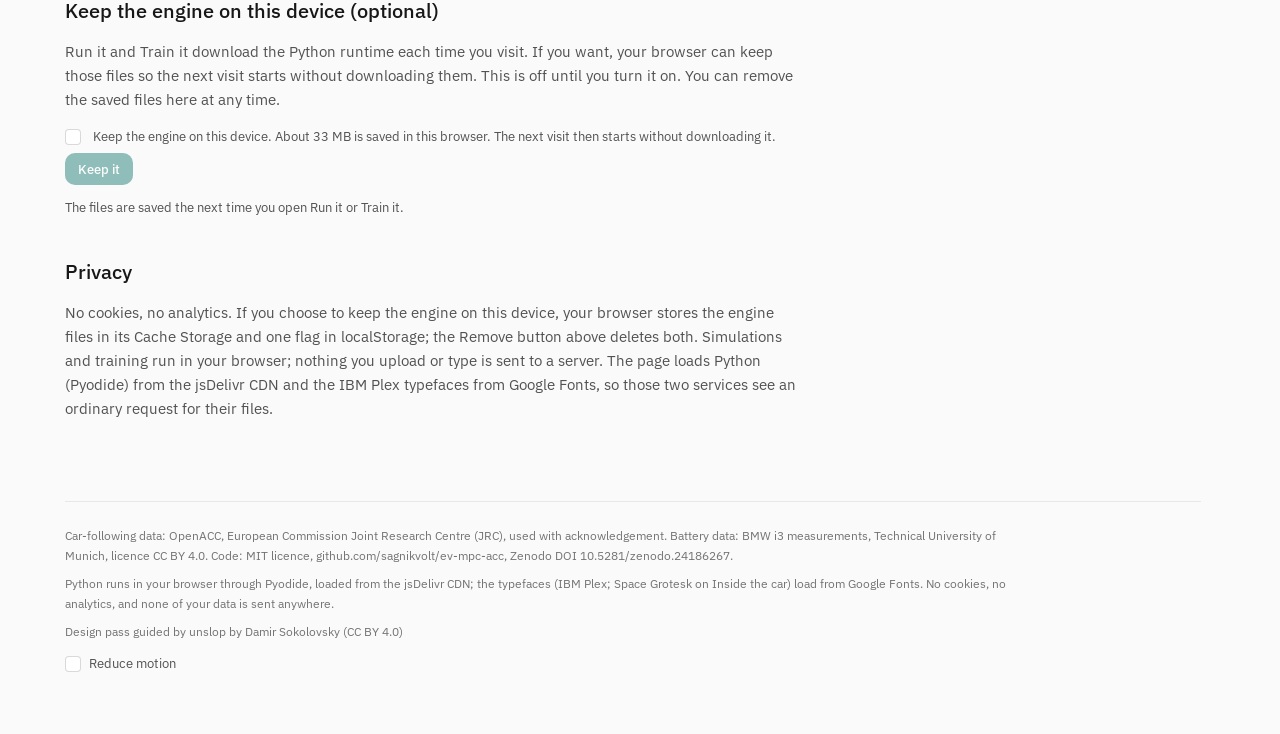
==== commit afbc02c9: "Round V: Polestar 3 (2027) model in Home scene, simplified and XOR-packed Replace both stylised Home" ====
--- a/about/index.html
+++ b/about/index.html
@@ -5,14 +5,14 @@
 <meta name="color-scheme" content="dark light">
 <link rel="preconnect" href="https://fonts.googleapis.com"><link rel="preconnect" href="https://fonts.gstatic.com" crossorigin>
 <link rel="stylesheet" href="https://fonts.googleapis.com/css2?family=IBM+Plex+Mono:wght@400;500&family=IBM+Plex+Sans:wght@400;500;600&display=swap">
-<link rel="icon" href="/favicon.svg?v=20261116u" type="image/svg+xml">
+<link rel="icon" href="/favicon.svg?v=20261116v" type="image/svg+xml">
 <script>(function(){var d=document.documentElement,r=false;try{r=localStorage.getItem("ev-rm")==="1"}catch(e){}if(r||(window.matchMedia&&matchMedia("(prefers-reduced-motion: reduce)").matches))d.classList.add("rm");d.classList.add("mjs")})();</script>
-<link rel="stylesheet" href="/styles.css?v=20261116u">
+<link rel="stylesheet" href="/styles.css?v=20261116v">
 
 </head><body class="" data-page="about" data-engine="0">
 <a class="skip" href="#main">Skip to content</a>
 <header class="nav"><div class="wrap">
-<a class="brand" href="/"><img src="/favicon.svg?v=20261116u" alt="" width="22" height="22">EV battery-aware ACC<span>open research demo</span></a>
+<a class="brand" href="/"><img src="/favicon.svg?v=20261116v" alt="" width="22" height="22">EV battery-aware ACC<span>open research demo</span></a>
 <nav class="links" aria-label="Pages"><a href="/">Home</a><a href="/overview/">Overview</a><a href="/run/">Run it</a><a href="/train/">Train it</a><a href="/matlab/">MATLAB check</a><a href="/code/">Code</a><a href="/about/" aria-current="page">About</a></nav>
 <a class="gh" href="https://github.com/sagnikvolt/ev-mpc-acc" rel="noopener"><svg viewBox="0 0 24 24" aria-hidden="true"><path d="M15 22v-4a4.8 4.8 0 0 0-1-3.5c3 0 6-2 6-5.5.08-1.25-.27-2.48-1-3.5.28-1.15.28-2.35 0-3.5 0 0-1 0-3 1.5-2.64-.5-5.36-.5-8 0C6 2 5 2 5 2c-.3 1.15-.3 2.35 0 3.5A5.4 5.4 0 0 0 4 9c0 3.5 3 5.5 6 5.5-.39.49-.68 1.05-.85 1.65-.17.6-.22 1.23-.15 1.85v4"/><path d="M9 18c-4.51 2-5-2-7-2"/></svg>GitHub</a>
 </div></header>
@@ -40,7 +40,8 @@
 <li>Paper: not yet published (link will be added here).</li>
 <li>Code, data and pre-registrations: <a class="ext" href="https://github.com/sagnikvolt/ev-mpc-acc">github.com/sagnikvolt/ev-mpc-acc</a> (MIT licence). The pre-registrations are in the repository's <code>preregistrations</code> folder.</li>
 <li>Archived release (v0.2): Zenodo, DOI <a href="https://doi.org/10.5281/zenodo.24186267">10.5281/zenodo.24186267</a>.</li>
-<li>Home page: two stylised 3D cars drawn with three.js (MIT licence, loaded from the jsDelivr CDN) on the recorded window and our controller's simulated run; the studio look (framed scene, hotspots, detail card) is inspired by the VEYRA interactive car below, and no VEYRA code or media is used on Home. The cars are not the BMW i3 our battery model is fitted to.</li>
+<li>Home page: two 3D cars drawn with three.js (MIT licence, loaded from the jsDelivr CDN) on the recorded window and our controller's simulated run; the studio look (framed scene, hotspots, detail card) is inspired by the VEYRA interactive car below, and no VEYRA code or media is used on Home. The cars are not the BMW i3 our battery model is fitted to.</li>
+<li>Car model on Home: 'Polestar 3 (2027)' by <a class="ext" href="https://sketchfab.com/geyges">geyges</a> (Sketchfab, Standard licence), <a class="ext" href="https://sketchfab.com/3d-models/polestar-3-2027-74c179e622394024acb762a27bddbf2c">source page</a>, simplified and recoloured for this demo (interior, logos and badges removed). Not affiliated with or endorsed by Polestar. The 3D car model is licensed for use on this site only; do not extract, republish or reuse it as a standalone file.</li>
 <li>Inside the car page (<a href="/inside/">/inside/</a>): concept car images, hover films and the interaction design it is ported from: VEYRA interactive car by Amir Mu&scaron;i&cacute;, MIT licence, <a class="ext" href="https://github.com/amirmushichge/veyra-interactive-car">github.com/amirmushichge/veyra-interactive-car</a>; licence and notices in <a href="/media/veyra/LICENSE">/media/veyra/LICENSE</a> and <a href="/media/veyra/THIRD_PARTY_NOTICES.md">THIRD_PARTY_NOTICES.md</a>. The car is an illustrative concept car, not the BMW i3 our battery model is fitted to; Paint and Wheels on Inside the car are just for fun.</li>
 <li>Car-following data: OpenACC, European Commission Joint Research Centre (JRC), used with acknowledgement. Battery data: BMW i3 measurements, Technical University of Munich, licence CC BY 4.0.</li>
 </ul></div></section>
@@ -52,6 +53,6 @@
 </main>
 
 
-<script src="/common.js?v=20261116u"></script>
-<script src="/motion.js?v=20261116u" defer></script>
+<script src="/common.js?v=20261116v"></script>
+<script src="/motion.js?v=20261116v" defer></script>
 </body></html>
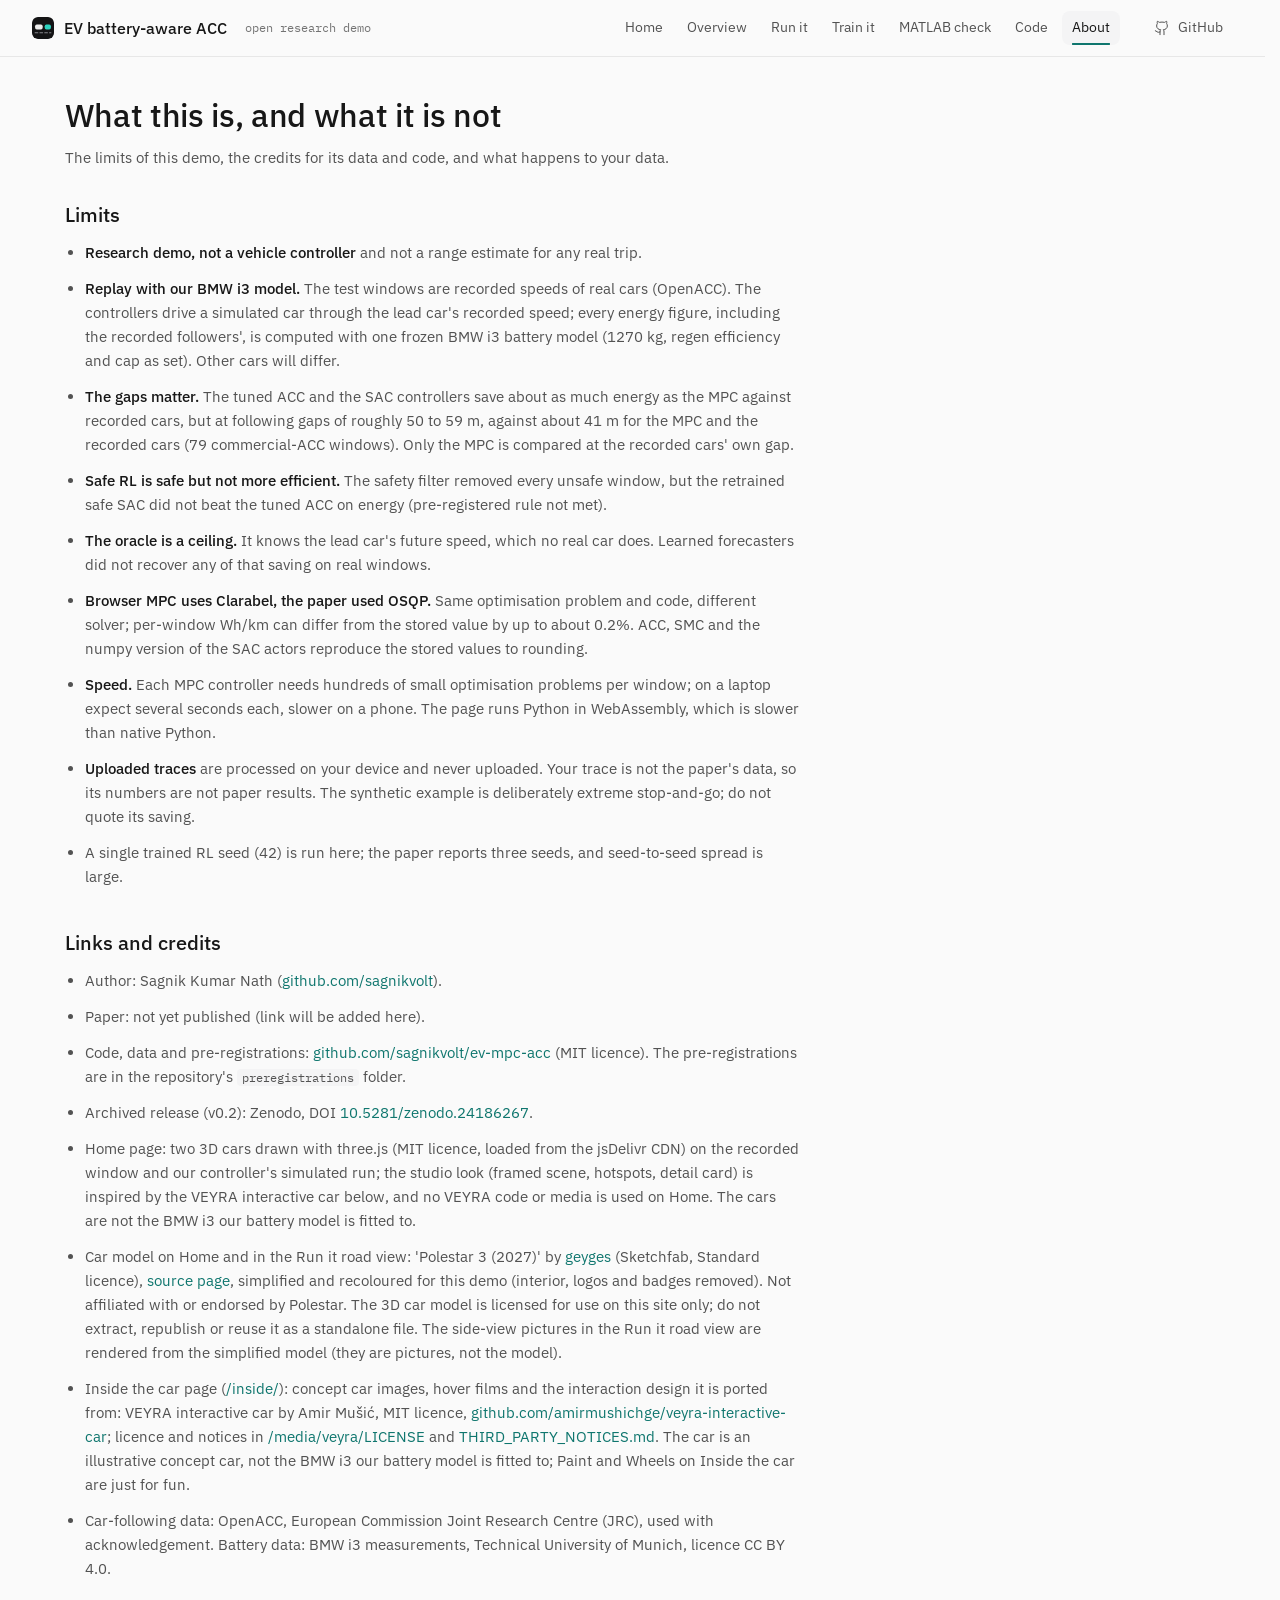
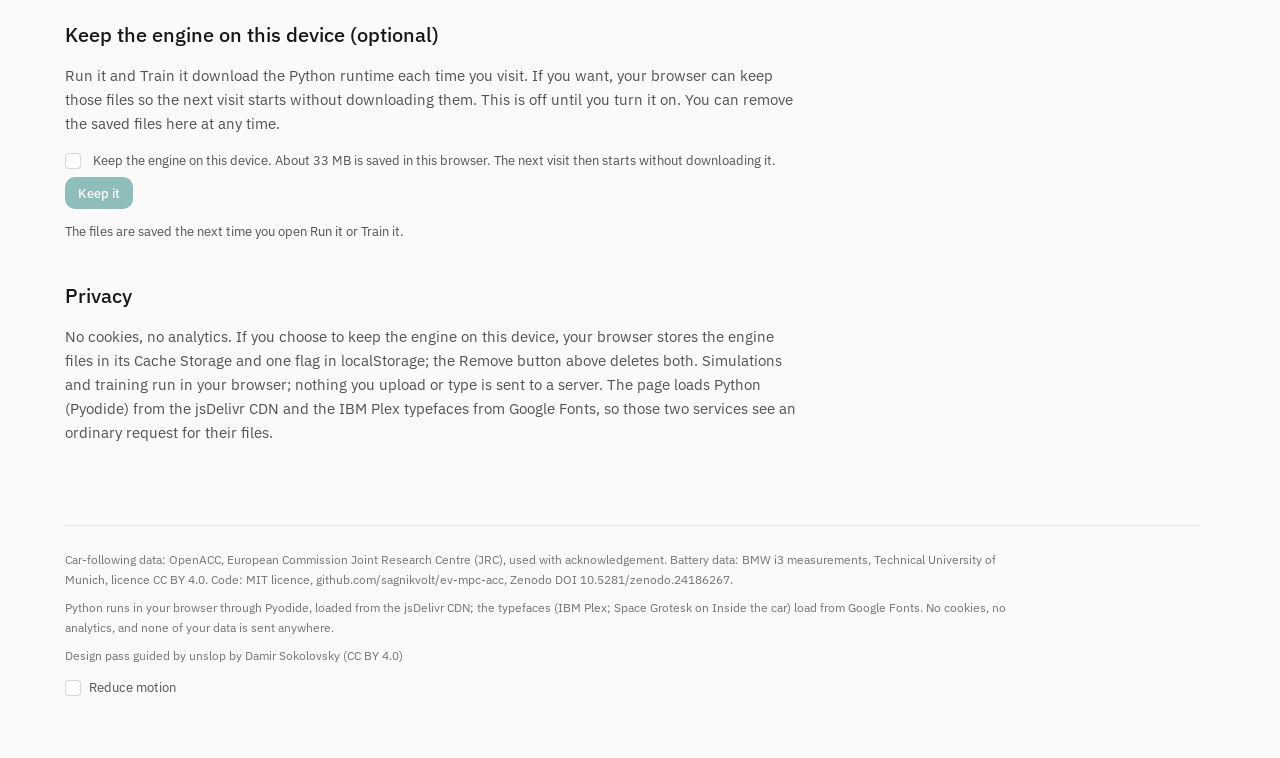
==== commit 2cd1d986: "Round W: sprite road view in Run it, Model view in Train it Run it: cars drawn as side-view sprites " ====
--- a/about/index.html
+++ b/about/index.html
@@ -5,14 +5,14 @@
 <meta name="color-scheme" content="dark light">
 <link rel="preconnect" href="https://fonts.googleapis.com"><link rel="preconnect" href="https://fonts.gstatic.com" crossorigin>
 <link rel="stylesheet" href="https://fonts.googleapis.com/css2?family=IBM+Plex+Mono:wght@400;500&family=IBM+Plex+Sans:wght@400;500;600&display=swap">
-<link rel="icon" href="/favicon.svg?v=20261116v" type="image/svg+xml">
+<link rel="icon" href="/favicon.svg?v=20261118w" type="image/svg+xml">
 <script>(function(){var d=document.documentElement,r=false;try{r=localStorage.getItem("ev-rm")==="1"}catch(e){}if(r||(window.matchMedia&&matchMedia("(prefers-reduced-motion: reduce)").matches))d.classList.add("rm");d.classList.add("mjs")})();</script>
-<link rel="stylesheet" href="/styles.css?v=20261116v">
+<link rel="stylesheet" href="/styles.css?v=20261118w">
 
 </head><body class="" data-page="about" data-engine="0">
 <a class="skip" href="#main">Skip to content</a>
 <header class="nav"><div class="wrap">
-<a class="brand" href="/"><img src="/favicon.svg?v=20261116v" alt="" width="22" height="22">EV battery-aware ACC<span>open research demo</span></a>
+<a class="brand" href="/"><img src="/favicon.svg?v=20261118w" alt="" width="22" height="22">EV battery-aware ACC<span>open research demo</span></a>
 <nav class="links" aria-label="Pages"><a href="/">Home</a><a href="/overview/">Overview</a><a href="/run/">Run it</a><a href="/train/">Train it</a><a href="/matlab/">MATLAB check</a><a href="/code/">Code</a><a href="/about/" aria-current="page">About</a></nav>
 <a class="gh" href="https://github.com/sagnikvolt/ev-mpc-acc" rel="noopener"><svg viewBox="0 0 24 24" aria-hidden="true"><path d="M15 22v-4a4.8 4.8 0 0 0-1-3.5c3 0 6-2 6-5.5.08-1.25-.27-2.48-1-3.5.28-1.15.28-2.35 0-3.5 0 0-1 0-3 1.5-2.64-.5-5.36-.5-8 0C6 2 5 2 5 2c-.3 1.15-.3 2.35 0 3.5A5.4 5.4 0 0 0 4 9c0 3.5 3 5.5 6 5.5-.39.49-.68 1.05-.85 1.65-.17.6-.22 1.23-.15 1.85v4"/><path d="M9 18c-4.51 2-5-2-7-2"/></svg>GitHub</a>
 </div></header>
@@ -41,7 +41,7 @@
 <li>Code, data and pre-registrations: <a class="ext" href="https://github.com/sagnikvolt/ev-mpc-acc">github.com/sagnikvolt/ev-mpc-acc</a> (MIT licence). The pre-registrations are in the repository's <code>preregistrations</code> folder.</li>
 <li>Archived release (v0.2): Zenodo, DOI <a href="https://doi.org/10.5281/zenodo.24186267">10.5281/zenodo.24186267</a>.</li>
 <li>Home page: two 3D cars drawn with three.js (MIT licence, loaded from the jsDelivr CDN) on the recorded window and our controller's simulated run; the studio look (framed scene, hotspots, detail card) is inspired by the VEYRA interactive car below, and no VEYRA code or media is used on Home. The cars are not the BMW i3 our battery model is fitted to.</li>
-<li>Car model on Home: 'Polestar 3 (2027)' by <a class="ext" href="https://sketchfab.com/geyges">geyges</a> (Sketchfab, Standard licence), <a class="ext" href="https://sketchfab.com/3d-models/polestar-3-2027-74c179e622394024acb762a27bddbf2c">source page</a>, simplified and recoloured for this demo (interior, logos and badges removed). Not affiliated with or endorsed by Polestar. The 3D car model is licensed for use on this site only; do not extract, republish or reuse it as a standalone file.</li>
+<li>Car model on Home and in the Run it road view: 'Polestar 3 (2027)' by <a class="ext" href="https://sketchfab.com/geyges">geyges</a> (Sketchfab, Standard licence), <a class="ext" href="https://sketchfab.com/3d-models/polestar-3-2027-74c179e622394024acb762a27bddbf2c">source page</a>, simplified and recoloured for this demo (interior, logos and badges removed). Not affiliated with or endorsed by Polestar. The 3D car model is licensed for use on this site only; do not extract, republish or reuse it as a standalone file. The side-view pictures in the Run it road view are rendered from the simplified model (they are pictures, not the model).</li>
 <li>Inside the car page (<a href="/inside/">/inside/</a>): concept car images, hover films and the interaction design it is ported from: VEYRA interactive car by Amir Mu&scaron;i&cacute;, MIT licence, <a class="ext" href="https://github.com/amirmushichge/veyra-interactive-car">github.com/amirmushichge/veyra-interactive-car</a>; licence and notices in <a href="/media/veyra/LICENSE">/media/veyra/LICENSE</a> and <a href="/media/veyra/THIRD_PARTY_NOTICES.md">THIRD_PARTY_NOTICES.md</a>. The car is an illustrative concept car, not the BMW i3 our battery model is fitted to; Paint and Wheels on Inside the car are just for fun.</li>
 <li>Car-following data: OpenACC, European Commission Joint Research Centre (JRC), used with acknowledgement. Battery data: BMW i3 measurements, Technical University of Munich, licence CC BY 4.0.</li>
 </ul></div></section>
@@ -53,6 +53,6 @@
 </main>
 
 
-<script src="/common.js?v=20261116v"></script>
-<script src="/motion.js?v=20261116v" defer></script>
+<script src="/common.js?v=20261118w"></script>
+<script src="/motion.js?v=20261118w" defer></script>
 </body></html>
--- a/styles.css
+++ b/styles.css
@@ -200,7 +200,7 @@
 .rv-t{font:400 12px/16px var(--mono);color:var(--text3);font-variant-numeric:tabular-nums;white-space:nowrap;text-align:right;min-width:6ch}
 .rv-leg{display:flex;flex-wrap:wrap;gap:4px 16px;font-size:12px;line-height:16px;color:var(--text2);margin-top:8px}
 .rv-sw{display:inline-block;box-sizing:border-box;width:14px;height:8px;border-radius:2px;margin-right:8px;vertical-align:middle}
-.rv-sw.is-lead{background:var(--text3)}.rv-sw.is-rec{border:1.5px solid var(--text)}.rv-sw.is-ours{background:var(--accent)}.rv-sw.is-other{background:var(--text2)}.rv-sw.is-bump{background:var(--text2);border-radius:7px 7px 0 0}.rv-sw.is-pit{background:#000;border:1px solid var(--text3);border-radius:50%}
+.rv-sw.is-lead{background:#d9dfe2;border:1px solid var(--line2)}.rv-sw.is-rec{border:1.5px solid var(--text)}.rv-sw.is-ours{background:var(--accent)}.rv-sw.is-other{background:#7f8a92}.rv-sw.is-bump{background:var(--text2);border-radius:7px 7px 0 0}.rv-sw.is-pit{background:#000;border:1px solid var(--text3);border-radius:50%}
 .gate{margin-top:24px;padding:20px 24px;border:1px solid var(--line);border-radius:16px;background:var(--card);box-shadow:var(--shadow)}
 .gate h3{margin:0 0 8px}.gate p{margin:0;font-size:14px;line-height:22px;color:var(--text2);max-width:46rem}
 
@@ -1057,3 +1057,17 @@
 .hs-hm.phase-overview .hs-stage:hover::after{opacity:0}
 .hs-hm .hs-stage{position:relative}
 }
+
+/* Round w: Train it, Model view */
+.stage.pv-model>:not(.stage-title):not(#procbar):not(#mview):not(footer):not(.stage-note){display:none}
+.stage:not(.pv-model)>#mview{display:none}
+.mview{padding:16px}
+.mv-head{display:flex;align-items:center;justify-content:space-between;gap:8px 16px;flex-wrap:wrap}
+.mv-badge{font:400 12px/16px var(--mono);padding:3px 8px;border-radius:6px;border:1px solid var(--line2);color:var(--text2);background:var(--raised)}
+.mv-badge[data-k=real]{color:var(--accent);border-color:var(--accent);background:var(--accent-soft)}
+.mv-ctl{display:flex;align-items:center;gap:8px 16px;flex-wrap:wrap;margin:12px 0 8px}
+.mv-ctl .seg{align-self:auto}
+.mv-stage{margin:0;min-height:280px}.mv-stage svg{display:block;max-width:100%;height:auto}
+.mv-stage text{font:400 11px var(--mono);fill:var(--text3)}.mv-stage .mv-lab{fill:var(--text2)}.mv-stage .acc{fill:var(--accent)}.mv-stage .mv-big{font:500 20px var(--mono);fill:var(--text)}
+.mv-cap{margin:8px 0 0;max-width:62rem}
+.stage.pv-model>.stage-title .intro,.stage.pv-model .procbar-n{display:none}
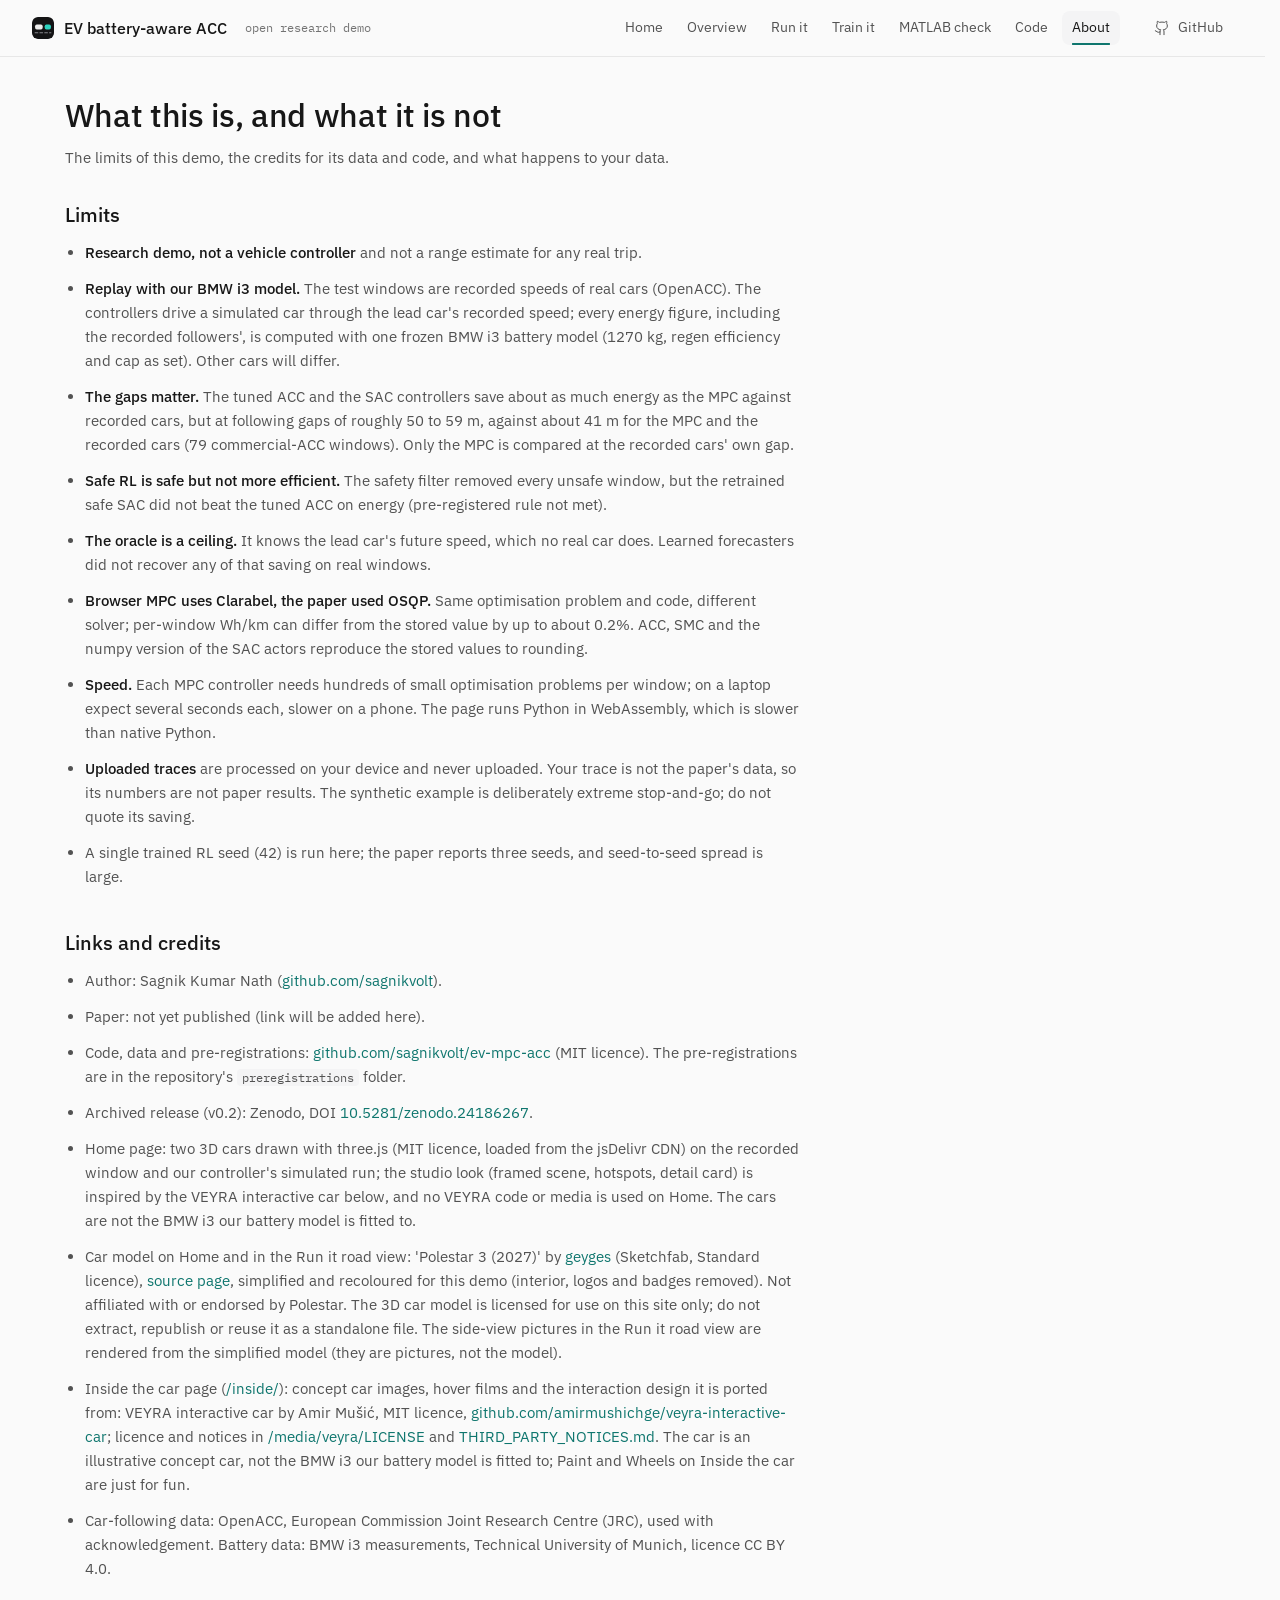
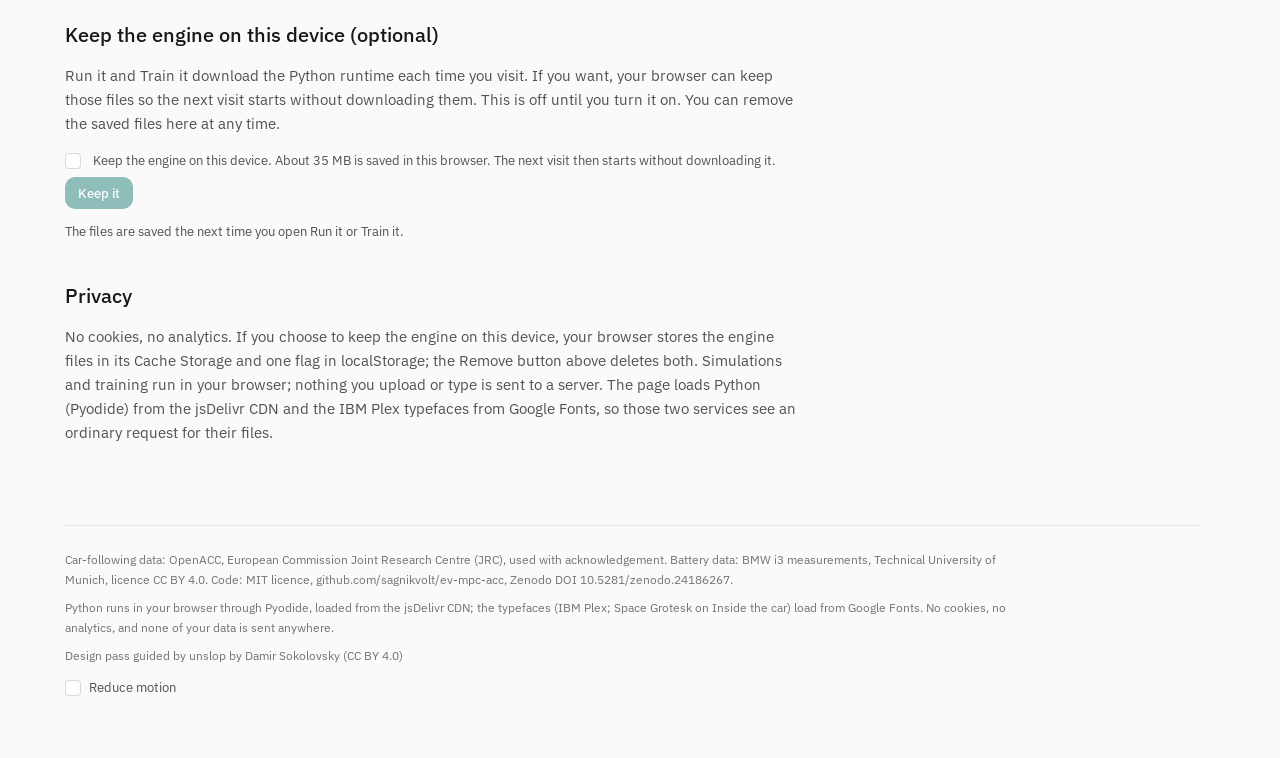
==== commit 091dda67: "Round X: cinematic loading overlay for Run it / Train it, scrubber-style chart scrubbing - load_scen" ====
--- a/about/index.html
+++ b/about/index.html
@@ -5,14 +5,14 @@
 <meta name="color-scheme" content="dark light">
 <link rel="preconnect" href="https://fonts.googleapis.com"><link rel="preconnect" href="https://fonts.gstatic.com" crossorigin>
 <link rel="stylesheet" href="https://fonts.googleapis.com/css2?family=IBM+Plex+Mono:wght@400;500&family=IBM+Plex+Sans:wght@400;500;600&display=swap">
-<link rel="icon" href="/favicon.svg?v=20261118w" type="image/svg+xml">
+<link rel="icon" href="/favicon.svg?v=20261118x" type="image/svg+xml">
 <script>(function(){var d=document.documentElement,r=false;try{r=localStorage.getItem("ev-rm")==="1"}catch(e){}if(r||(window.matchMedia&&matchMedia("(prefers-reduced-motion: reduce)").matches))d.classList.add("rm");d.classList.add("mjs")})();</script>
-<link rel="stylesheet" href="/styles.css?v=20261118w">
+<link rel="stylesheet" href="/styles.css?v=20261118x">
 
 </head><body class="" data-page="about" data-engine="0">
 <a class="skip" href="#main">Skip to content</a>
 <header class="nav"><div class="wrap">
-<a class="brand" href="/"><img src="/favicon.svg?v=20261118w" alt="" width="22" height="22">EV battery-aware ACC<span>open research demo</span></a>
+<a class="brand" href="/"><img src="/favicon.svg?v=20261118x" alt="" width="22" height="22">EV battery-aware ACC<span>open research demo</span></a>
 <nav class="links" aria-label="Pages"><a href="/">Home</a><a href="/overview/">Overview</a><a href="/run/">Run it</a><a href="/train/">Train it</a><a href="/matlab/">MATLAB check</a><a href="/code/">Code</a><a href="/about/" aria-current="page">About</a></nav>
 <a class="gh" href="https://github.com/sagnikvolt/ev-mpc-acc" rel="noopener"><svg viewBox="0 0 24 24" aria-hidden="true"><path d="M15 22v-4a4.8 4.8 0 0 0-1-3.5c3 0 6-2 6-5.5.08-1.25-.27-2.48-1-3.5.28-1.15.28-2.35 0-3.5 0 0-1 0-3 1.5-2.64-.5-5.36-.5-8 0C6 2 5 2 5 2c-.3 1.15-.3 2.35 0 3.5A5.4 5.4 0 0 0 4 9c0 3.5 3 5.5 6 5.5-.39.49-.68 1.05-.85 1.65-.17.6-.22 1.23-.15 1.85v4"/><path d="M9 18c-4.51 2-5-2-7-2"/></svg>GitHub</a>
 </div></header>
@@ -53,6 +53,6 @@
 </main>
 
 
-<script src="/common.js?v=20261118w"></script>
-<script src="/motion.js?v=20261118w" defer></script>
+<script src="/common.js?v=20261118x"></script>
+<script src="/motion.js?v=20261118x" defer></script>
 </body></html>
--- a/styles.css
+++ b/styles.css
@@ -1071,3 +1071,37 @@
 .mv-stage text{font:400 11px var(--mono);fill:var(--text3)}.mv-stage .mv-lab{fill:var(--text2)}.mv-stage .acc{fill:var(--accent)}.mv-stage .mv-big{font:500 20px var(--mono);fill:var(--text)}
 .mv-cap{margin:8px 0 0;max-width:62rem}
 .stage.pv-model>.stage-title .intro,.stage.pv-model .procbar-n{display:none}
+
+/* ===== Round x: loading overlay on Run it and Train it (load_scene.js). Sits over the right-hand pane only; pointer-events: none except its two controls, so nothing is blocked ===== */
+.ldv{position:relative;grid-column:2;grid-row:1;z-index:6;min-height:0;min-width:0;overflow:hidden;background:var(--bg);pointer-events:none;contain:layout paint}
+.ldv-gl,.ldv-stills,.ldv-still1{position:absolute;inset:0;width:100%;height:100%;display:block}
+.ldv-still1{object-fit:cover}
+.ldv-top{position:absolute;left:0;right:0;top:0;display:flex;align-items:center;justify-content:space-between;gap:16px;padding:16px 24px 28px;background:linear-gradient(to bottom,var(--bg) 25%,transparent)}
+.ldv-eb{font:500 11px/16px var(--mono);letter-spacing:.1em;text-transform:uppercase;color:var(--text3)}
+.ldv-ctl{display:flex;align-items:center;gap:16px;pointer-events:auto}
+.ldv-off{margin:0;font-size:13px;color:var(--text2)}
+.ldv-skip kbd{font:500 10px/14px var(--mono);margin-left:8px;padding:0 5px;border:1px solid var(--line2);border-radius:4px;color:var(--text3)}
+.ldv-chip{position:absolute;left:28px;bottom:112px;width:min(340px,40%);padding:14px 18px 16px;border-radius:14px;border:1px solid var(--line2);background:color-mix(in srgb,var(--card) 80%,transparent);-webkit-backdrop-filter:blur(14px) saturate(1.15);backdrop-filter:blur(14px) saturate(1.15);opacity:0;transform:translateY(8px);transition:opacity 500ms var(--ease),transform 500ms var(--ease)}
+.ldv-chip.on{opacity:1;transform:none}
+.ldv-chip .k{font:500 11px/16px var(--mono);letter-spacing:.1em;text-transform:uppercase;color:var(--accent)}
+.ldv-chip .t{font:400 18px/26px var(--sans);color:var(--text);margin-top:4px}
+.ldv-dots{position:absolute;right:28px;bottom:104px;display:flex;gap:6px}
+.ldv-dots i{width:6px;height:6px;border-radius:50%;background:var(--line2);transition:background-color 300ms var(--ease)}
+.ldv-dots i.on{background:var(--accent)}
+.ldv-bar{position:absolute;left:0;right:0;bottom:0;padding:44px 28px 22px;background:linear-gradient(to bottom,transparent,var(--bg) 58%)}
+.ldv-row{display:flex;align-items:baseline;gap:16px;margin-bottom:10px;font-size:13px;line-height:18px}
+.ldv-step{color:var(--text);font-weight:500;white-space:nowrap;overflow:hidden;text-overflow:ellipsis;min-width:0}
+.ldv-det{color:var(--text3);font-size:12px;white-space:nowrap;margin-left:auto}
+.ldv-pct{color:var(--text2);font-size:12px;white-space:nowrap;min-width:9.5ch;text-align:right}
+.ldv-track{position:relative;height:4px;border-radius:2px;background:var(--line2);overflow:hidden}
+.ldv-fill{position:absolute;inset:0;background:var(--accent);transform:scaleX(0);transform-origin:left;transition:transform 260ms var(--ease)}
+.ldv-shim{position:absolute;top:0;bottom:0;left:0;width:0;opacity:0;overflow:hidden}
+.ldv-shim::after{content:"";position:absolute;top:0;bottom:0;left:0;width:60%;background:linear-gradient(90deg,transparent,color-mix(in srgb,var(--accent) 55%,transparent),transparent);animation:ldv-shim 1.5s linear infinite;will-change:transform}
+@keyframes ldv-shim{from{transform:translateX(-100%)}to{transform:translateX(170%)}}
+.ldv-lite .ldv-chip{-webkit-backdrop-filter:none;backdrop-filter:none;background:color-mix(in srgb,var(--card) 92%,transparent)}
+.ldv-lite .ldv-shim::after{animation:none;width:100%;opacity:.45}
+.ldv-ticks b{position:absolute;top:0;bottom:0;width:2px;margin-left:-1px;background:var(--bg);opacity:.9}
+.rm .ldv-shim::after{animation:none;width:100%;opacity:.45}
+@media(max-width:1180px){.ldv-chip{width:min(300px,44%)}.ldv-chip .t{font-size:16px;line-height:23px}.ldv-det{display:none}}
+body.app:not(.gated) .app-ws>.rail{grid-column:1;grid-row:1}
+body.app:not(.gated) .app-ws>.stage{grid-column:2;grid-row:1}
